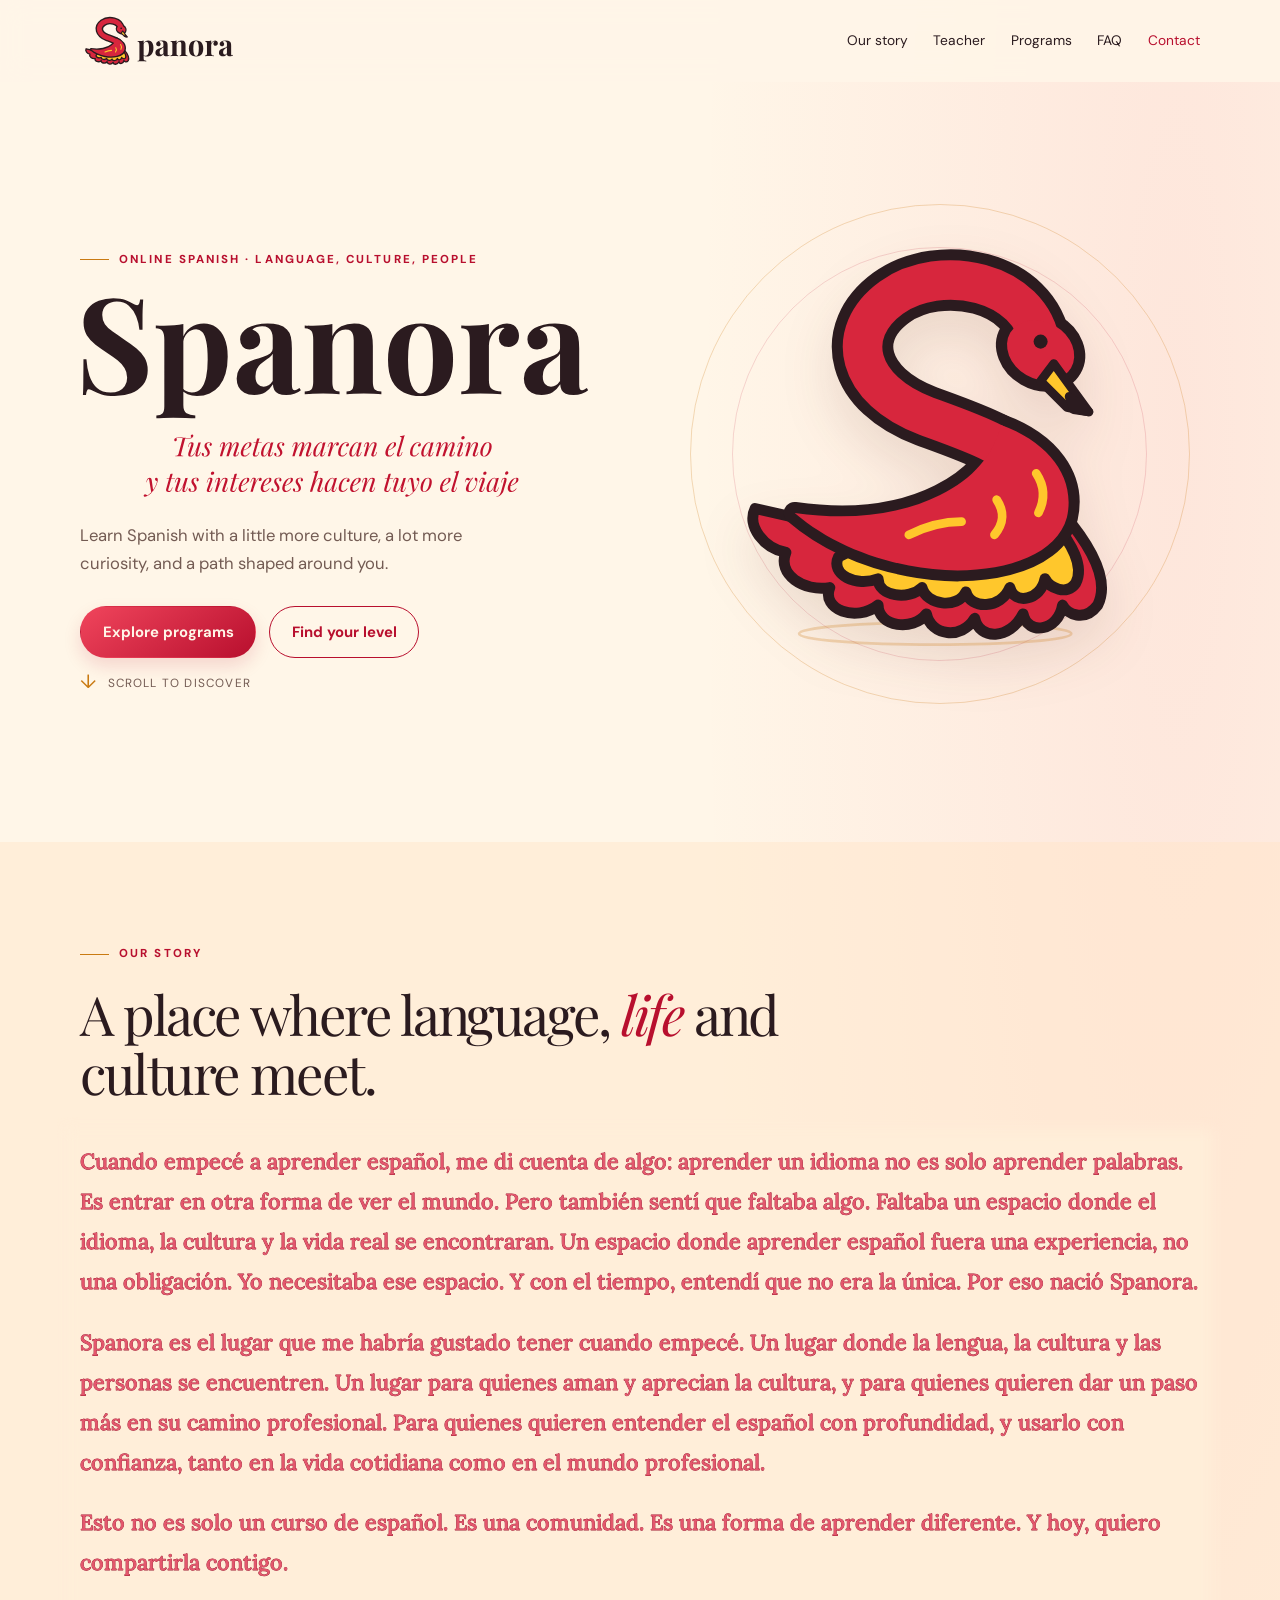
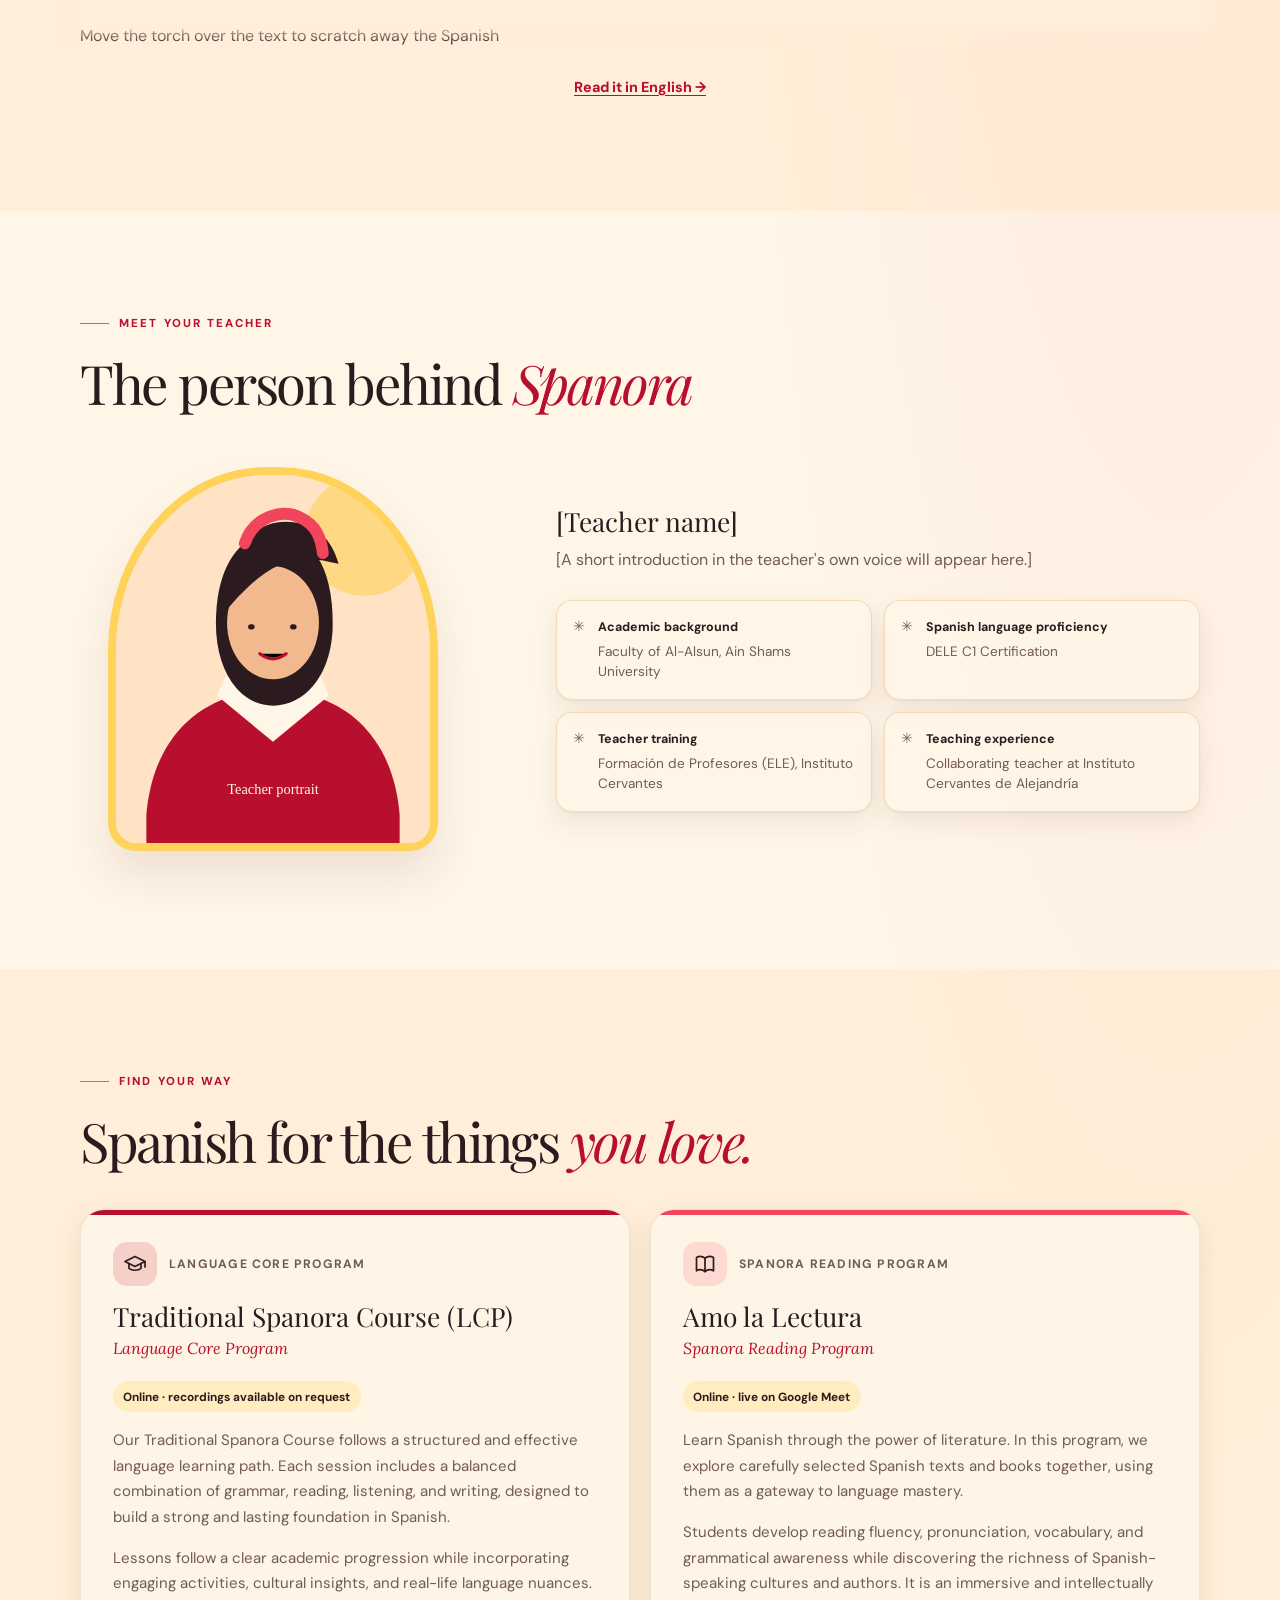
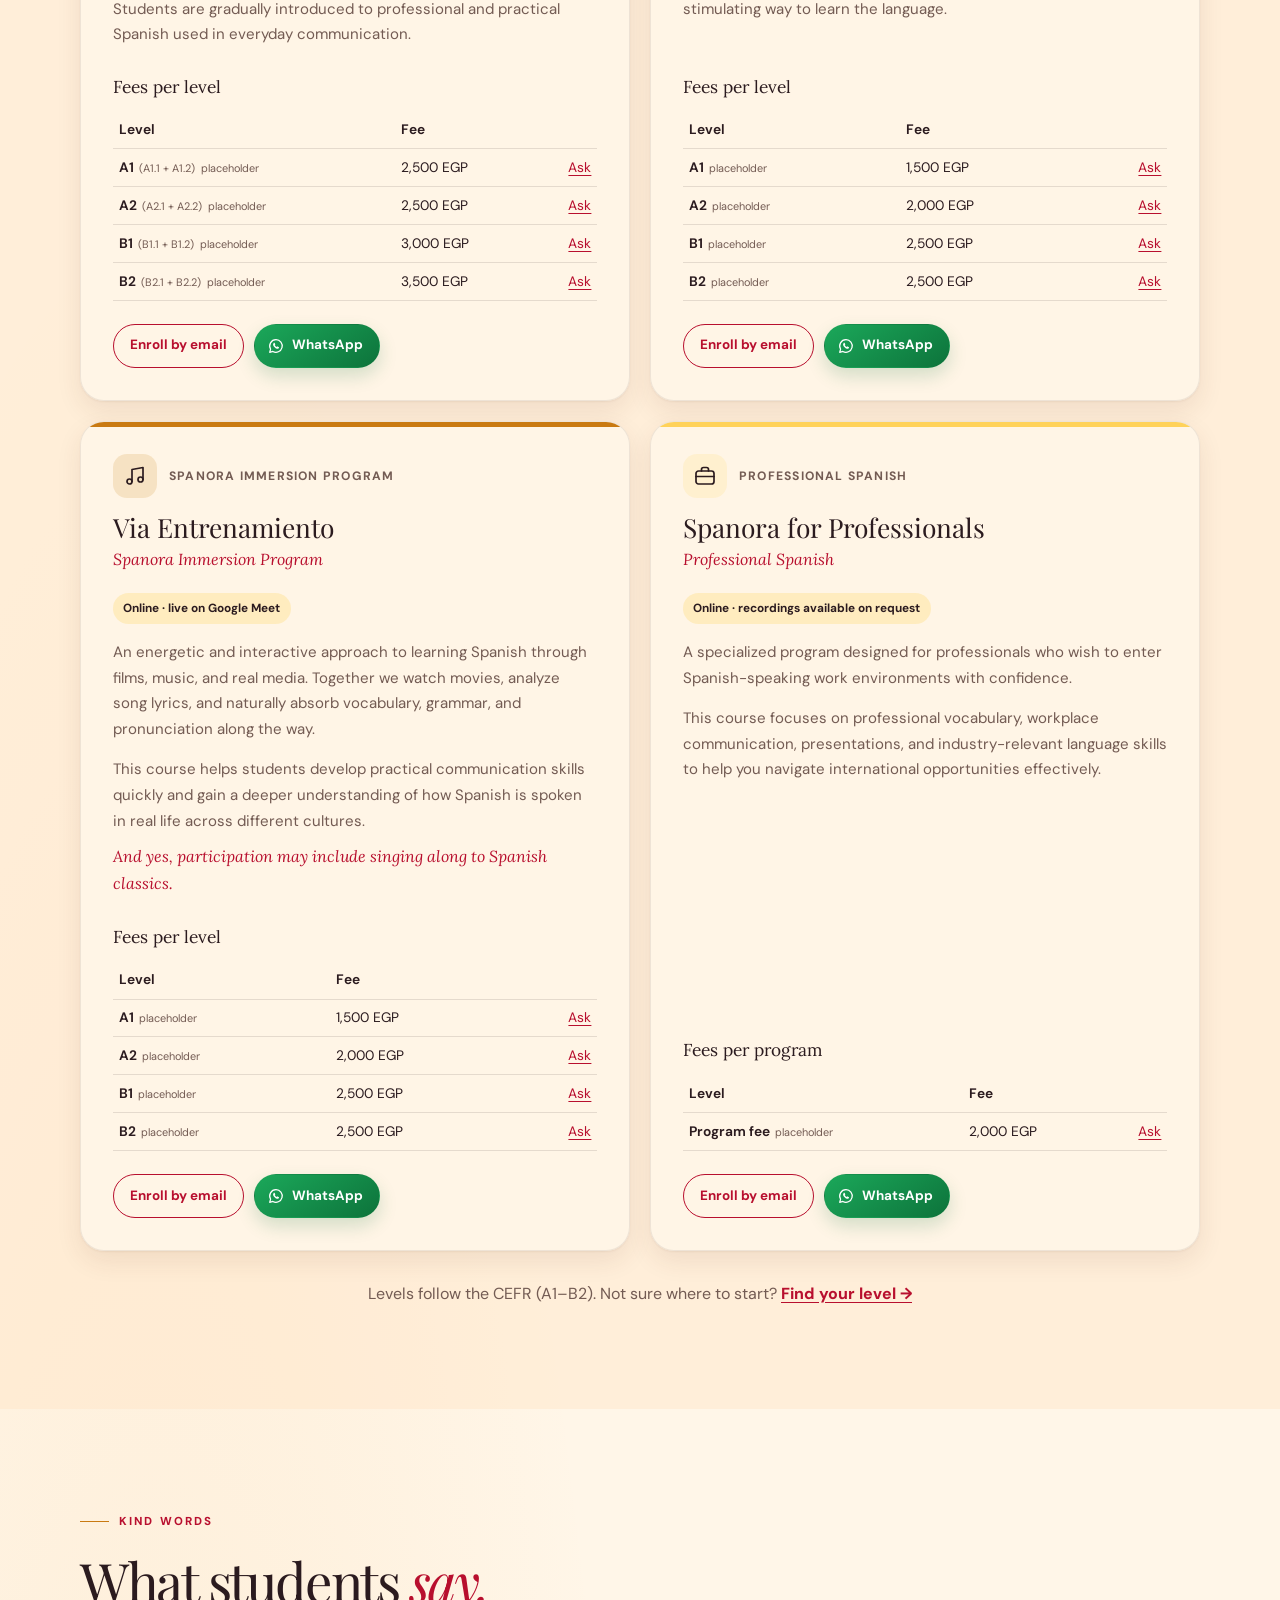
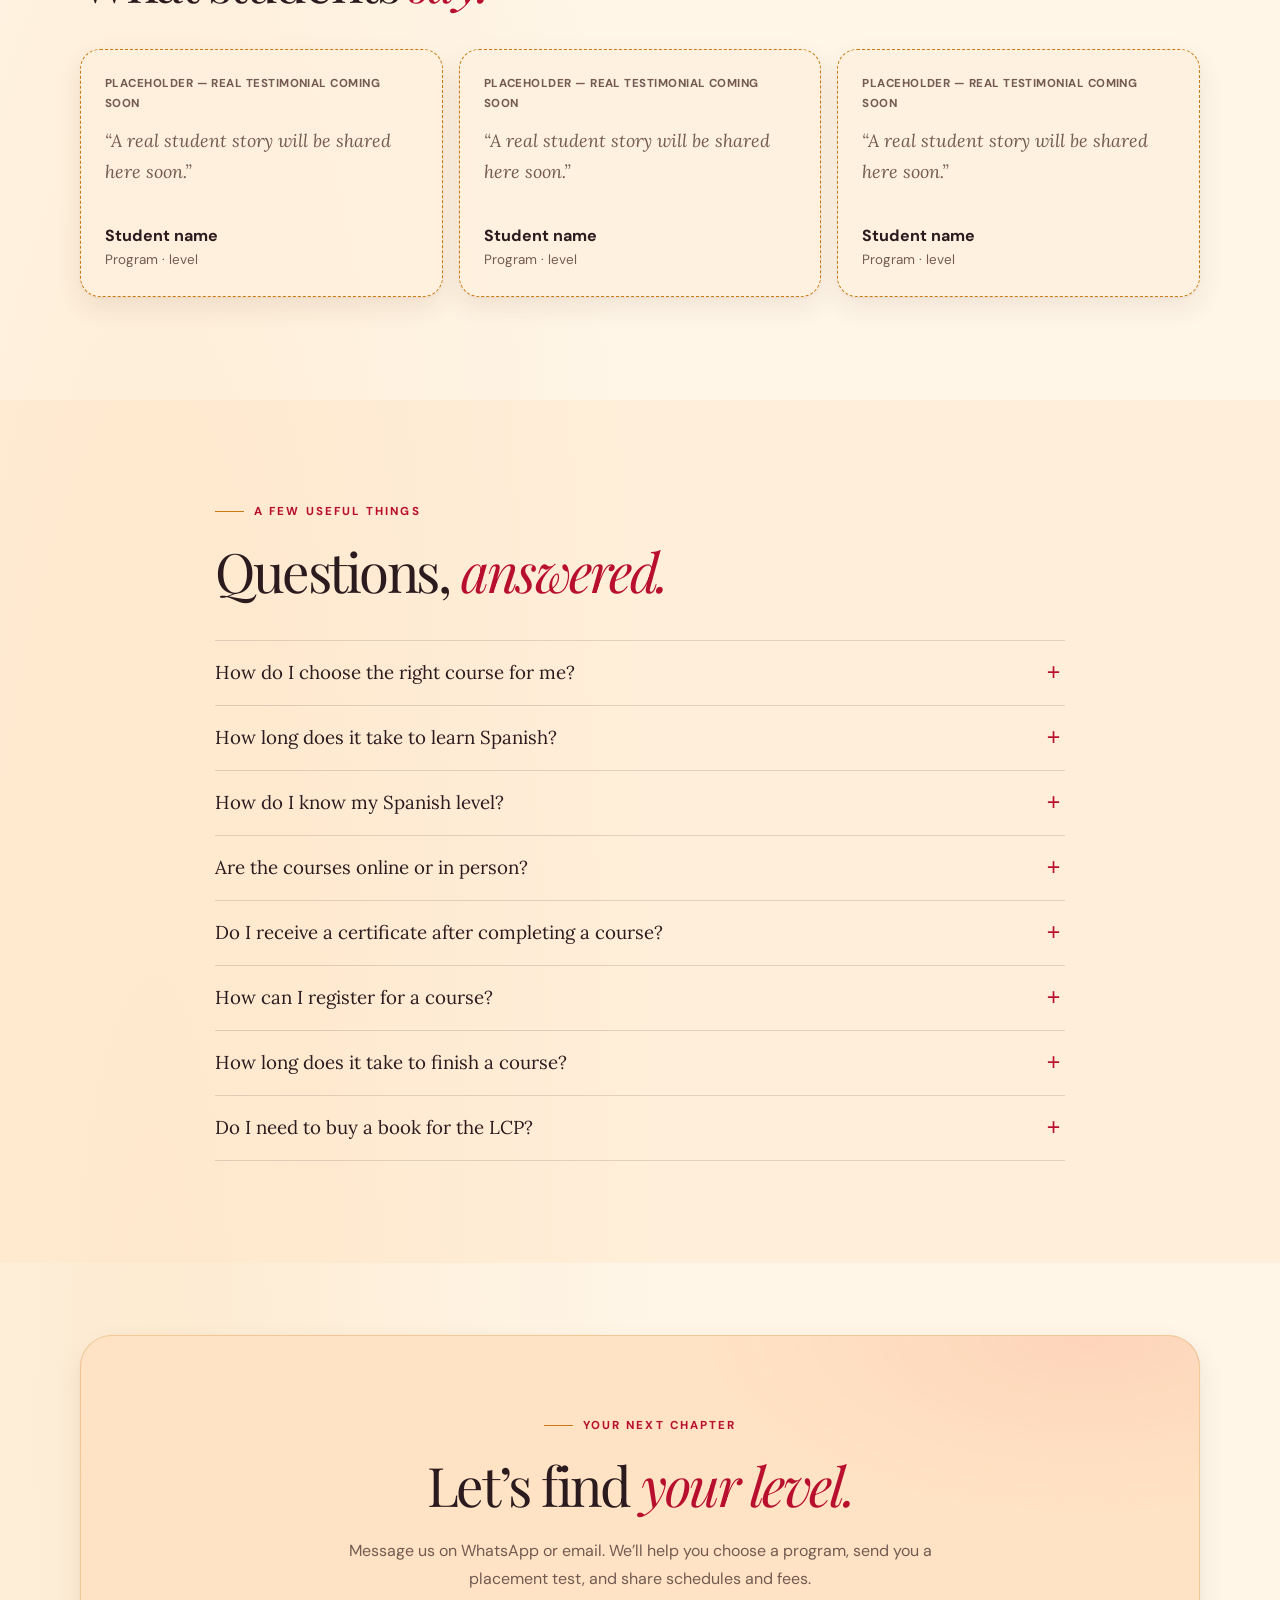
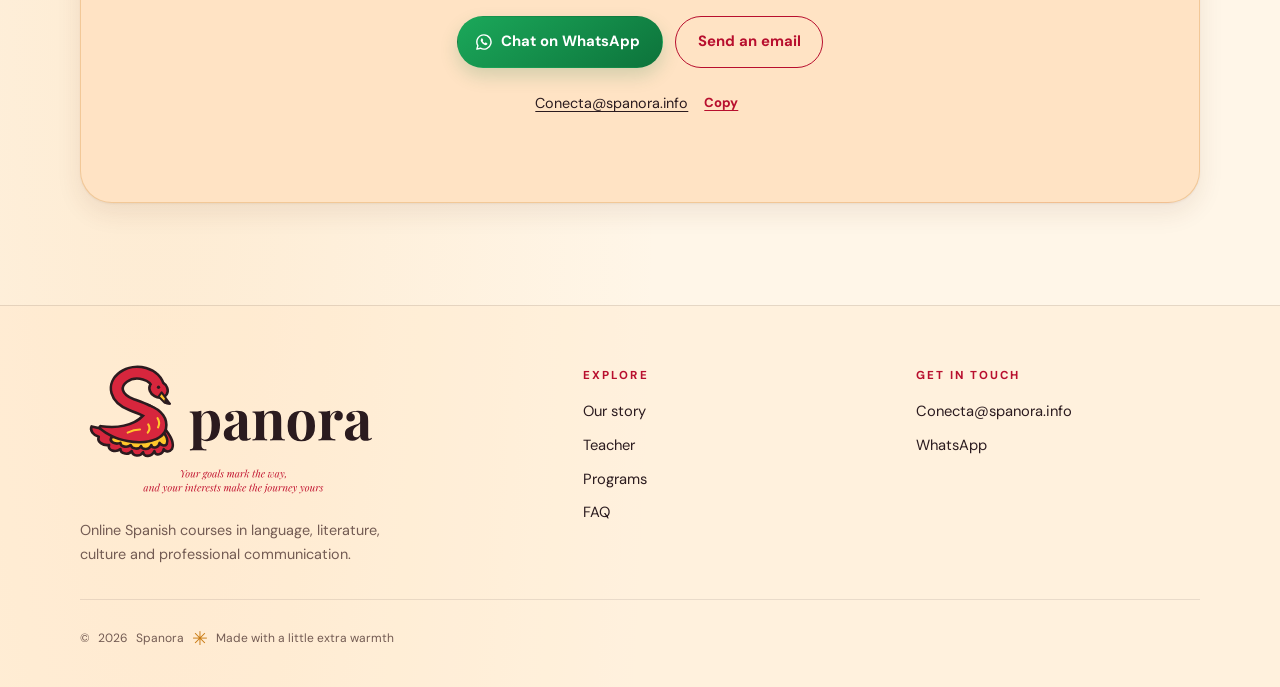
==== index.html @ b5266e98 "Update wording." ====
<!doctype html>
<html lang="en">
  <head>
    <meta charset="utf-8">
    <meta name="viewport" content="width=device-width, initial-scale=1">
    <meta name="theme-color" content="#FFF6E8">
    <meta name="description" content="Learn Spanish online with Spanora: structured courses, reading, film &amp; music immersion and Spanish for professionals. DELE-prepared. Contact us to find your level.">
    <meta property="og:type" content="website">
    <meta property="og:title" content="Spanora — Online Spanish courses with a certified teacher">
    <meta property="og:description" content="Your goals mark the way, and your interests make the journey yours.">
    <meta property="og:url" content="https://spanora.info/">
    <meta property="og:image" content="https://spanora.info/assets/og-image.png">
    <meta name="twitter:card" content="summary_large_image">
    <link rel="canonical" href="https://spanora.info/">
    <link rel="icon" href="./assets/logo.svg" type="image/svg+xml">
    <link rel="icon" href="./assets/favicon-32.png" type="image/png" sizes="32x32">
    <link rel="apple-touch-icon" href="./assets/apple-touch-icon.png">
    <link rel="preconnect" href="https://fonts.googleapis.com">
    <link rel="preconnect" href="https://fonts.gstatic.com" crossorigin>
    <link rel="stylesheet" href="https://fonts.googleapis.com/css2?family=DM+Sans:opsz,wght@9..40,400..800&amp;family=Lora:ital,wght@0,400..700;1,400..700&amp;family=Playfair+Display:ital,wght@0,400..700;1,400..700&amp;display=swap">
    <link rel="stylesheet" href="./css/tokens.css">
    <link rel="stylesheet" href="./css/base.css">
    <link rel="stylesheet" href="./css/components.css">
    <link rel="stylesheet" href="./css/intro-lens.css">
    <title>Spanora — Online Spanish courses with a certified teacher</title>
    <script type="application/ld+json">
      {
        "@context": "https://schema.org",
        "@type": "EducationalOrganization",
        "name": "Spanora",
        "email": "Conecta@spanora.info",
        "telephone": "+201110827032",
        "knowsLanguage": ["Spanish", "English"],
        "description": "Online Spanish courses in language, literature, culture and professional communication."
      }
    </script>
    <script src="./js/content.js" defer></script>
    <script src="./js/render.js" defer></script>
    <script src="./js/nav.js" defer></script>
    <script src="./js/faq.js" defer></script>
    <script src="./js/intro-lens.js" defer></script>
  </head>
  <body>
    <a class="skip-link" href="#main">Skip to content</a>
    <header class="site-header" data-header>
      <div class="container header__inner">
        <a class="brand brand--logo" href="#top" aria-label="Spanora home">
          <img src="./assets/logo-header.svg" width="528" height="177" alt="">
        </a>
        <button class="menu-toggle" type="button" aria-expanded="false" aria-controls="site-nav" aria-label="Open navigation">
          <span></span><span></span><span></span>
        </button>
        <nav class="site-nav" id="site-nav" aria-label="Main navigation">
          <a href="#intro">Our story</a>
          <a href="#teacher">Teacher</a>
          <a href="#programs">Programs</a>
          <a href="#faq">FAQ</a>
          <a href="#contact">Contact</a>
<!--          <a class="button button&#45;&#45;small" data-mailto="generic" href="mailto:Conecta@spanora.info">Get in touch</a>-->
<!--          <a class="site-nav__whatsapp" data-whatsapp="generic" href="https://wa.me/201110827032">WhatsApp</a>-->
        </nav>
      </div>
    </header>
    <main id="main">
      <section class="hero section" id="top" aria-labelledby="hero-title">
        <div class="container hero__grid">
          <div class="hero__copy">
            <p class="eyebrow"><span>Online Spanish <span aria-hidden="true">·</span> Language, culture, people</span></p>
            <h1 id="hero-title" class="hero__logo"><img src="./assets/wordmark-es.svg" width="470" height="194" alt="Spanora" title="Your goals mark the way, and your interests make the journey yours."></h1>
            <p class="visually-hidden" lang="es">Tus metas marcan el camino y tus intereses hacen tuyo el viaje. <span lang="en">Your goals mark the way, and your interests make the journey yours.</span></p>
            <p class="hero__description">Learn Spanish with a little more culture, a lot more curiosity, and a path shaped around you.</p>
            <div class="button-row">
              <a class="button" href="#programs">Explore programs</a>
              <a class="button button--secondary" href="#faq-level">Find your level</a>
<!--              <a class="button button&#45;&#45;secondary" data-mailto="placement" href="mailto:Conecta@spanora.info">Find your level</a>-->
<!--              <a class="button button&#45;&#45;whatsapp" data-whatsapp="placement" href="https://wa.me/201110827032">WhatsApp us</a>-->
            </div>
          </div>
          <div class="hero__art" aria-hidden="true">
            <svg class="hero__swan" viewBox="0 0 200 200" width="520" height="520" focusable="false">
              <defs>
                <path id="swan-neck" d="M146 60 C142 30 100 22 78 38 C56 54 62 80 94 92 C116 100 134 106 140 118"/>
                <path id="swan-body" d="M128 96 C150 104 162 120 158 138 C152 160 116 166 86 160 C66 156 48 148 34 136 C62 140 84 136 100 128 C116 120 124 110 128 96 Z"/>
              </defs>
              <g class="swan__ripples" fill="none" stroke-linecap="round">
                <ellipse class="swan__ripple" cx="98" cy="182" rx="62" ry="5" stroke="#C97A12"/>
                <ellipse class="swan__ripple swan__ripple--late" cx="98" cy="182" rx="62" ry="5" stroke="#B80F2E"/>
              </g>
              <g class="swan__float">
                <g transform="translate(0 -9)">
                  <g class="swan__ruffle" stroke="#2B1B1F" stroke-width="5" stroke-linejoin="round">
                    <path fill="#D7263D" d="M156 136 C168 150 178 166 172 178 C166 186 158 182 156 178 C154 190 140 192 138 182 C132 194 118 194 116 184 C110 194 96 192 94 182 C88 190 72 188 72 178 C62 186 46 180 50 170 C38 172 26 164 30 154 C20 152 12 142 16 134 L60 144 Z"/>
                    <path fill="#FFC72C" d="M152 140 C160 150 166 160 162 168 C158 174 150 170 148 166 C146 176 134 178 132 170 C128 180 114 180 112 172 C108 180 94 178 92 170 C86 176 72 174 72 166 C62 170 50 164 54 156 L70 148 Z"/>
                  </g>
                  <use href="#swan-neck" fill="none" stroke="#2B1B1F" stroke-width="28" stroke-linecap="round"/>
                  <use href="#swan-body" fill="#2B1B1F" stroke="#2B1B1F" stroke-width="10" stroke-linejoin="round"/>
                  <ellipse cx="146" cy="62" rx="16" ry="13" transform="rotate(30 146 62)" fill="#2B1B1F" stroke="#2B1B1F" stroke-width="10"/>
                  <use href="#swan-neck" fill="none" stroke="#D7263D" stroke-width="18" stroke-linecap="round"/>
                  <use href="#swan-body" fill="#D7263D"/>
                  <ellipse cx="146" cy="62" rx="16" ry="13" transform="rotate(30 146 62)" fill="#D7263D"/>
                  <g class="swan__beak">
                    <path d="M152 68 L168 90 L158 88 L146 76 Z" fill="#FFC72C" stroke="#2B1B1F" stroke-width="4" stroke-linejoin="round"/>
                    <path d="M168 90 L161 89 L159 83 Z" fill="#2B1B1F" stroke="#2B1B1F" stroke-width="4" stroke-linejoin="round"/>
                  </g>
                  <circle class="swan__eye" cx="146" cy="58" r="3.2" fill="#2B1B1F"/>
                  <g class="swan__wing" fill="none" stroke="#FFC72C" stroke-width="4" stroke-linecap="round">
                    <path d="M144 118 c4 6 4 12 1 18"/>
                    <path d="M126 130 c4 6 3 11 -1 16"/>
                    <path d="M86 146 c8 -4 16 -6 24 -6"/>
                  </g>
                </g>
              </g>
            </svg>
          </div>
          <a class="scroll-cue" href="#intro"><span aria-hidden="true">↓</span> Scroll to discover</a>
        </div>
      </section>
      <section class="section section--peach intro-section" id="intro" aria-labelledby="intro-title">
        <div class="container">
          <p class="eyebrow">Our story</p>
          <h2 id="intro-title">A place where language, <em>life</em> and culture meet.</h2>
          <div class="intro__stage" data-lens-stage tabindex="0" aria-label="Spanish story. Move the torch over the text to reveal its English translation.">
            <div class="intro__layer intro__layer--en" lang="en" aria-hidden="true" data-intro-en></div>
            <div class="visually-hidden" lang="es" data-intro-es></div>
            <canvas class="intro__canvas" data-intro-canvas aria-hidden="true"></canvas>
          </div>
          <p class="lens-hint" data-lens-hint aria-hidden="true">Move the torch over the text to scratch away the Spanish</p>
          <div class="intro__tools">
            <button class="text-button" type="button" data-reveal-all>Read it in English <span aria-hidden="true">→</span></button>
            <button class="text-button" type="button" data-replay hidden>Replay</button>
          </div>
          <p class="intro__done" role="status" data-intro-done hidden></p>
        </div>
      </section>
      <section class="section" id="teacher" aria-labelledby="teacher-title">
        <div class="container">
          <p class="eyebrow">Meet your teacher</p>
          <h2 id="teacher-title">The person behind <em>Spanora</em></h2>
          <div class="teacher-grid" data-teacher></div>
        </div>
      </section>
      <section class="section section--peach" id="programs" aria-labelledby="programs-title">
        <div class="container">
          <p class="eyebrow">Find your way</p>
          <h2 id="programs-title">Spanish for the things <em>you love.</em></h2>
          <div class="program-grid" data-programs></div>
          <p class="program-note">Levels follow the CEFR (A1–B2). Not sure where to start? <a data-mailto="placement" href="mailto:Conecta@spanora.info">Find your level <span aria-hidden="true">→</span></a></p>
        </div>
      </section>
      <section class="section" id="testimonials" aria-labelledby="testimonials-title">
        <div class="container">
          <p class="eyebrow">Kind words</p>
          <h2 id="testimonials-title">What students <em>say.</em></h2>
          <div class="testimonial-grid" data-testimonials></div>
        </div>
      </section>
      <section class="section section--peach" id="faq" aria-labelledby="faq-title">
        <div class="container container--narrow">
          <p class="eyebrow">A few useful things</p>
          <h2 id="faq-title">Questions, <em>answered.</em></h2>
          <div class="faq-list" data-faq></div>
        </div>
      </section>
      <section class="section contact-section" id="contact" aria-labelledby="contact-title">
        <div class="container contact-card">
          <p class="eyebrow">Your next chapter</p>
          <h2 id="contact-title">Let’s find <em>your level.</em></h2>
          <p>Message us on WhatsApp or email. We’ll help you choose a program, send you a placement test, and share schedules and fees.</p>
          <div class="contact-actions">
            <a class="button button--whatsapp" data-whatsapp="generic" href="https://wa.me/201110827032">Chat on WhatsApp</a>
            <a class="button button--secondary" data-mailto="generic" href="mailto:Conecta@spanora.info">Send an email</a>
          </div>
          <div class="contact-details">
            <a href="mailto:Conecta@spanora.info">Conecta@spanora.info</a>
            <button type="button" class="text-button" data-copy-email aria-label="Copy email address">Copy</button>
<!--            <span class="contact-details__sep" aria-hidden="true">·</span>-->
<!--            <a data-whatsapp="generic" href="https://wa.me/201110827032"><span class="visually-hidden">WhatsApp: </span>+20 111 082 7032</a>-->
<!--            <span class="copy-status" role="status" aria-live="polite" data-copy-status></span>-->
          </div>
        </div>
      </section>
    </main>
    <!-- Kept outside the sections: their reveal animation sets a transform, which would make this
         position: fixed glow track the section instead of the viewport. -->
    <div class="torch-glow" data-torch-glow aria-hidden="true"></div>
    <footer class="site-footer">
      <div class="container footer-grid">
        <div class="footer-brand">
          <a class="footer-logo" href="#top" aria-label="Spanora home"><img src="./assets/logo-en.svg" width="536" height="250" alt=""></a>
          <p class="footer-blurb">Online Spanish courses in language, literature, culture and professional communication.</p>
        </div>
        <nav class="footer-col" aria-label="Footer">
          <h2 class="footer-heading">Explore</h2>
          <a href="#intro">Our story</a>
          <a href="#teacher">Teacher</a>
          <a href="#programs">Programs</a>
          <a href="#faq">FAQ</a>
        </nav>
        <div class="footer-col">
          <h2 class="footer-heading">Get in touch</h2>
          <a href="mailto:Conecta@spanora.info">Conecta@spanora.info</a>
          <a data-whatsapp="generic" href="https://wa.me/201110827032">WhatsApp</a>
<!--          <a href="#contact">Find your level</a>-->
        </div>
        <p class="footer-small">© <span data-year></span> Spanora <span class="footer-flourish" aria-hidden="true">✳</span> Made with a little extra warmth</p>
      </div>
    </footer>
    <a class="back-to-top" href="#top" data-back-to-top aria-label="Back to top"><span aria-hidden="true">↑</span></a>
    <noscript>
      <div class="noscript-note">
        <h2>Welcome to Spanora</h2>
        <p lang="es">Tus metas marcan el camino y tus intereses hacen tuyo el viaje.</p>
        <p>Online Spanish programs in language, reading, film and music immersion, and professional Spanish.</p>
        <p>Explore the Traditional Spanora Course (LCP), Amo la Lectura, Via Entrenamiento, and Spanora for Professionals.</p>
        <a href="mailto:Conecta@spanora.info">Conecta@spanora.info</a>
        <a href="https://wa.me/201110827032">WhatsApp: +20 111 082 7032</a>
      </div>
    </noscript>
  </body>
</html>
---- css/tokens.css ----
:root {
  color-scheme: light;
  --cream: #FFF6E8;
  --peach: #FFE3C4;
  --rose: #F0455C;
  --red: #B80F2E;
  --gold: #FFD25A;
  --caramel: #C97A12;
  --ink: #2B1B1F;
  --muted: #735B53;
  --orange: #F29A2E;
  --red-gradient: linear-gradient(145deg, var(--rose), var(--red));
  --gold-gradient: linear-gradient(135deg, var(--gold), var(--orange));
  --page-wash:
    radial-gradient(ellipse at 12% 88%, rgb(242 154 46 / 12%), transparent 32rem),
    radial-gradient(ellipse at 92% 6%, rgb(240 69 92 / 9%), transparent 30rem);
  --content-width: 1120px;
  --font-display: "Playfair Display", Georgia, "Times New Roman", serif;
  --font-serif: Lora, Georgia, "Times New Roman", serif;
  --font-sans: "DM Sans", "Avenir Next", Avenir, "Segoe UI", sans-serif;
  --header-height: 82px;
  --radius-card: 24px;
  --shadow-soft: 0 24px 40px rgb(89 39 22 / 10%);
  --shadow-card: 0 1px 2px rgb(89 39 22 / 6%), 0 10px 26px rgb(89 39 22 / 9%);
  --shadow-card-hover: 0 2px 4px rgb(89 39 22 / 7%), 0 22px 40px rgb(89 39 22 / 15%);
  --whatsapp: #128C4A;
  --whatsapp-gradient: linear-gradient(145deg, #1BA85A, #0D733B);
  --icon-whatsapp: url("data:image/svg+xml,%3Csvg xmlns='http://www.w3.org/2000/svg' viewBox='0 0 24 24'%3E%3Cpath d='M12 2.6a9.4 9.4 0 0 0-8.1 14.2L2.6 21.4l4.7-1.2A9.4 9.4 0 1 0 12 2.6Z' fill='none' stroke='%23000' stroke-width='1.9' stroke-linejoin='round'/%3E%3Cpath d='M8.7 7.2c.3-.3.8-.3 1 .1l1.1 1.7c.2.3.2.7-.1 1l-.6.6c.6 1.3 1.6 2.3 2.9 2.9l.6-.6c.3-.3.7-.3 1-.1l1.7 1.1c.4.2.4.7.1 1l-.8.8c-.6.6-1.6.8-2.4.4-2.4-1.1-4.3-3-5.4-5.4-.4-.8-.2-1.8.4-2.4Z'/%3E%3C/svg%3E");
}
---- css/base.css ----
* { box-sizing: border-box; }
html { scroll-behavior: smooth; scroll-padding-top: calc(var(--header-height) + 1rem); }
body {
  min-width: 320px;
  margin: 0;
  background: var(--page-wash), var(--cream);
  color: var(--ink);
  font-family: var(--font-sans);
  font-size: 1rem;
  line-height: 1.7;
}
img { display: block; max-width: 100%; }
a { color: var(--red); text-underline-offset: .2em; }
a:hover { color: var(--ink); }
button { color: inherit; font: inherit; }
button, a { -webkit-tap-highlight-color: transparent; }
::selection { background: var(--gold); color: var(--ink); }
.container { width: min(calc(100% - 3rem), var(--content-width)); margin-inline: auto; }
.container--narrow { max-width: 850px; }
.section { padding: clamp(4rem, 8vw, 6.5rem) 0; scroll-margin-top: calc(var(--header-height) + 1rem); }
.section--peach { background: rgb(255 227 196 / 42%); }
h1, h2, h3, p { margin-top: 0; }
h1, h2, h3 { font-family: var(--font-display); font-weight: 400; }
h1 { max-width: 720px; margin-bottom: 1.3rem; font-size: clamp(3.2rem, 8vw, 6.5rem); letter-spacing: -.065em; line-height: .99; }
h2 { max-width: 800px; margin-bottom: 2.4rem; font-size: clamp(2rem, 4.5vw, 3.4rem); letter-spacing: -.045em; line-height: 1.08; }
h2 em, h1 .accent { color: var(--red); font-style: italic; }
h3 { margin-bottom: .35rem; font-size: 1.65rem; line-height: 1.2; }
.eyebrow { display: flex; align-items: center; gap: .65rem; margin-bottom: 1.3rem; color: var(--red); font-size: .72rem; font-weight: 750; letter-spacing: .18em; text-transform: uppercase; }
.eyebrow::before { width: 1.8rem; height: 1px; background: var(--caramel); content: ""; }
.skip-link { position: fixed; z-index: 100; top: .75rem; left: .75rem; padding: .7rem 1rem; transform: translateY(-160%); border-radius: 8px; background: var(--ink); color: var(--cream); }
.skip-link:focus { transform: translateY(0); }
:focus-visible { outline: 3px solid var(--red); outline-offset: 4px; }
.visually-hidden { position: absolute; width: 1px; height: 1px; padding: 0; margin: -1px; overflow: hidden; clip: rect(0, 0, 0, 0); white-space: nowrap; border: 0; }
.noscript-note { max-width: 60rem; margin: 2rem auto; padding: 1.5rem; }
@media (max-width: 700px) {
  :root { --header-height: 70px; }
  .container { width: min(calc(100% - 2.25rem), var(--content-width)); }
}
@media (prefers-reduced-motion: reduce) {
  html { scroll-behavior: auto; }
  *, *::before, *::after { animation-duration: .01ms !important; animation-iteration-count: 1 !important; scroll-behavior: auto !important; transition-duration: .01ms !important; }
}
---- css/components.css ----
.site-header { position: sticky; z-index: 20; top: 0; height: var(--header-height); background: rgb(255 246 232 / 90%); backdrop-filter: blur(14px); transition: box-shadow .2s ease; }
.site-header.is-scrolled { box-shadow: 0 1px 0 rgb(43 27 31 / 13%); }
.header__inner { display: flex; height: 100%; align-items: center; justify-content: space-between; }
.brand { display: inline-flex; align-items: center; gap: .65rem; color: var(--ink); font-size: .86rem; font-weight: 800; letter-spacing: .18em; text-decoration: none; }
.brand img { width: 42px; height: 42px; }
.brand--logo img { width: auto; height: 52px; }
.site-nav { display: flex; align-items: center; gap: clamp(.8rem, 2vw, 1.7rem); }
.site-nav a:not(.button) { color: var(--ink); font-size: .86rem; text-decoration: none; }
.site-nav a[aria-current="location"] { color: var(--red); }
.site-nav a[href^="#"]:not(.button) { position: relative; }
.site-nav a[href^="#"]:not(.button)::after { position: absolute; right: 0; bottom: -5px; left: 0; height: 2px; border-radius: 2px; background: var(--red); content: ""; transform: scaleX(0); transform-origin: left; transition: transform .25s ease; }
.site-nav a[href^="#"]:not(.button):hover::after, .site-nav a[aria-current="location"]::after { transform: scaleX(1); }
.site-nav a.site-nav__whatsapp { display: inline-flex; align-items: center; gap: .4rem; color: var(--whatsapp); font-size: .86rem; font-weight: 750; text-decoration: none; }
.site-nav a.site-nav__whatsapp::before { width: 1.15em; height: 1.15em; background: currentColor; content: ""; -webkit-mask: var(--icon-whatsapp) center / contain no-repeat; mask: var(--icon-whatsapp) center / contain no-repeat; }
.site-nav a.site-nav__whatsapp:hover { color: var(--ink); }
.menu-toggle { display: none; }
.button { display: inline-flex; min-height: 48px; align-items: center; justify-content: center; padding: .78rem 1.35rem; border: 1px solid transparent; border-radius: 99px; background: var(--red-gradient); box-shadow: 0 8px 18px rgb(184 15 46 / 14%); color: var(--cream); font-size: .93rem; font-weight: 700; text-align: center; text-decoration: none; transition: transform .2s ease, box-shadow .2s ease; }
.button:hover { transform: translateY(-2px); box-shadow: 0 12px 22px rgb(184 15 46 / 20%); color: var(--cream); }
.button:focus-visible { outline: 3px solid var(--gold); outline-offset: 3px; }
.button--secondary { border-color: var(--red); background: transparent; box-shadow: none; color: var(--red); }
.button--secondary:hover { background: rgb(184 15 46 / 6%); color: var(--red); }
.button--small { min-height: 42px; padding: .6rem 1rem; font-size: .84rem; }
.button--whatsapp { gap: .5rem; padding-left: 1.1rem; background: var(--whatsapp-gradient); box-shadow: 0 8px 18px rgb(13 115 59 / 18%); color: #fff; }
.button--whatsapp::before { flex: none; width: 1.2em; height: 1.2em; background: currentColor; content: ""; -webkit-mask: var(--icon-whatsapp) center / contain no-repeat; mask: var(--icon-whatsapp) center / contain no-repeat; }
.button--whatsapp:hover { box-shadow: 0 12px 22px rgb(13 115 59 / 26%); color: #fff; }
.button--small.button--whatsapp { padding-left: .85rem; }
.button-row { display: flex; flex-wrap: wrap; gap: .8rem; margin-top: 1.8rem; }
.hero { position: relative; min-height: min(760px, calc(100svh - var(--header-height))); display: grid; align-items: center; overflow: hidden; padding-block: 4.5rem 5.5rem; }
.hero__grid { position: relative; display: grid; min-height: 490px; grid-template-columns: 1.03fr .97fr; align-items: center; }
.hero__copy { position: relative; z-index: 1; min-width: 0; }
.hero__logo { max-width: 520px; margin: 1.2rem 0 1rem; line-height: 0; }
.hero__logo img { display: block; width: 100%; height: auto; }
.hero__description { max-width: 420px; margin-bottom: 0; color: var(--muted); font-size: 1.04rem; }
.hero__art { position: absolute; top: 50%; right: -4%; width: min(57%, 610px); aspect-ratio: 1; transform: translateY(-50%); }
.hero__art::before, .hero__art::after { position: absolute; inset: 9%; border: 1px solid rgb(201 122 18 / 25%); border-radius: 50%; content: ""; }
.hero__art::after { inset: 16%; border-color: rgb(184 15 46 / 15%); }
.hero__art .hero__swan { position: absolute; z-index: 1; inset: 14%; width: 72%; height: 72%; overflow: visible; filter: drop-shadow(0 24px 26px rgb(89 39 22 / 12%)); }
.swan__float, .swan__ruffle, .swan__eye, .swan__wing, .swan__ripple { transform-box: fill-box; }
.swan__ripple { opacity: .25; stroke-width: 1.2; }
.swan__ripple--late { opacity: 0; }
.scroll-cue { position: absolute; bottom: 0; left: 0; display: inline-flex; align-items: center; gap: .65rem; color: var(--muted); font-size: .74rem; letter-spacing: .1em; text-decoration: none; text-transform: uppercase; }
.scroll-cue span { color: var(--caramel); font-size: 1.2rem; }
.teacher-grid { display: grid; grid-template-columns: .75fr 1.25fr; align-items: center; gap: clamp(2rem, 7vw, 6rem); }
.teacher-portrait { width: min(100%, 330px); aspect-ratio: .86; justify-self: center; overflow: hidden; border: 8px solid var(--gold); border-radius: 48% 48% 28px 28px; background: var(--peach); box-shadow: var(--shadow-soft); }
.teacher-portrait img { width: 100%; height: 100%; object-fit: cover; }
.teacher-bio { margin: .5rem 0 1.7rem; color: var(--muted); }
.credentials { display: grid; grid-template-columns: repeat(2, 1fr); gap: .8rem; }
.credential { display: flex; gap: .8rem; padding: 1rem; border: 1px solid rgb(201 122 18 / 22%); border-radius: 16px; background: rgb(255 246 232 / 85%); box-shadow: var(--shadow-card); transition: transform .25s ease, box-shadow .25s ease, border-color .25s ease; }
.credential__mark { color: var(--caramel); font-size: 1.25rem; line-height: 1.2; }
.credential strong, .credential span { display: block; }
.credential strong { margin-bottom: .2rem; font-size: .78rem; }
.credential span { color: var(--muted); font-size: .85rem; line-height: 1.5; }
.program-grid { display: grid; grid-template-columns: repeat(2, minmax(0, 1fr)); gap: 1.25rem; }
.program-card { --program-accent: var(--red); position: relative; display: flex; flex-direction: column; padding: clamp(1.3rem, 3vw, 2rem); overflow: hidden; border: 1px solid rgb(43 27 31 / 8%); border-radius: var(--radius-card); background: rgb(255 246 232 / 92%); box-shadow: var(--shadow-card); transition: transform .3s ease, box-shadow .3s ease; }
.program-card::before { position: absolute; top: 0; right: 0; left: 0; height: 5px; background: var(--program-accent); content: ""; }
.program-card:nth-child(2) { --program-accent: var(--rose); }
.program-card:nth-child(3) { --program-accent: var(--caramel); }
.program-card:nth-child(4) { --program-accent: var(--gold); }
.program-card__head { display: flex; align-items: center; gap: .75rem; margin-bottom: .9rem; }
.program-card__icon { display: grid; width: 44px; height: 44px; flex: none; place-items: center; border-radius: 14px; background: color-mix(in srgb, var(--program-accent) 16%, transparent); color: var(--ink); }
.program-card__icon svg { width: 24px; height: 24px; }
.program-card__label { margin-bottom: 0; color: var(--muted); font-size: .76rem; font-weight: 700; letter-spacing: .1em; text-transform: uppercase; }
.program-card h3 { margin-bottom: .15rem; }
.program-card__subtitle { margin-bottom: 1.2rem; color: var(--red); font-family: var(--font-serif); font-style: italic; }
.program-card__description { color: var(--muted); font-size: .94rem; }
.program-card__aside { margin: -.4rem 0 1rem; color: var(--red); font-family: var(--font-serif); font-style: italic; }
.format-badge { align-self: flex-start; margin-bottom: 1rem; padding: .35rem .65rem; border-radius: 99px; background: rgb(255 210 90 / 28%); color: var(--ink); font-size: .74rem; font-weight: 700; }
.fee-table { width: 100%; margin: auto 0 1.2rem; border-collapse: collapse; font-size: .86rem; }
.fee-table caption { padding: .6rem 0; color: var(--ink); font-family: var(--font-serif); font-size: 1.08rem; text-align: left; }
.fee-table th, .fee-table td { padding: .42rem .35rem; border-bottom: 1px solid rgb(43 27 31 / 12%); text-align: left; }
.fee-table th { font-weight: 650; }
.fee-table td:last-child, .fee-table th:last-child { text-align: right; }
.fee-placeholder { display: inline-block; margin-left: .35rem; color: var(--muted); font-size: .68rem; font-weight: 400; }
.program-card__actions { display: flex; flex-wrap: wrap; gap: .6rem; margin-top: .25rem; }
@media (hover: hover) {
  .program-card:hover, .testimonial:hover { transform: translateY(-6px); box-shadow: var(--shadow-card-hover); }
  .credential:hover { border-color: rgb(201 122 18 / 45%); transform: translateY(-3px); box-shadow: var(--shadow-card-hover); }
}
.program-note { margin: 1.8rem 0 0; color: var(--muted); text-align: center; }
.program-note a { font-weight: 750; }
.testimonial-grid { display: grid; grid-template-columns: repeat(3, minmax(0, 1fr)); gap: 1rem; }
.testimonial { padding: 1.5rem; border: 1px dashed var(--caramel); border-radius: 20px; background: rgb(255 240 222 / 80%); box-shadow: var(--shadow-card); transition: transform .3s ease, box-shadow .3s ease; }
.placeholder-tag { display: inline-block; margin-bottom: .8rem; color: var(--muted); font-size: .72rem; font-weight: 750; letter-spacing: .04em; text-transform: uppercase; }
.testimonial blockquote { min-height: 5rem; margin: 0 0 1rem; color: var(--muted); font-family: var(--font-serif); font-size: 1.12rem; font-style: italic; }
.testimonial__name { margin-bottom: 0; font-weight: 750; }
.testimonial__program { margin: 0; color: var(--muted); font-size: .84rem; }
.faq-list { border-top: 1px solid rgb(43 27 31 / 14%); }
.faq-item { border-bottom: 1px solid rgb(43 27 31 / 14%); }
.faq-item summary { position: relative; min-height: 64px; display: flex; align-items: center; justify-content: space-between; gap: 1rem; padding: 1rem 2.5rem 1rem 0; cursor: pointer; font-family: var(--font-serif); font-size: 1.17rem; list-style: none; }
.faq-item summary::-webkit-details-marker { display: none; }
.faq-item summary::after { position: absolute; right: .3rem; color: var(--red); font-family: sans-serif; font-size: 1.45rem; content: "+"; transition: transform .2s ease; }
.faq-item[open] summary::after { transform: rotate(45deg); }
.faq-item__answer { max-width: 720px; padding: 0 2rem 1.2rem 0; color: var(--muted); }
.faq-item__answer p:last-child { margin-bottom: 0; }
.contact-section { padding-top: 4.5rem; }
.contact-card { padding: clamp(2rem, 7vw, 5rem); border: 1px solid rgb(201 122 18 / 25%); border-radius: 32px; background: radial-gradient(ellipse at 90% 0%, rgb(240 69 92 / 9%), transparent 24rem), var(--peach); box-shadow: var(--shadow-card); text-align: center; }
.contact-card .eyebrow { justify-content: center; }
.contact-card h2 { margin-inline: auto; }
.contact-card > p:not(.eyebrow) { max-width: 590px; margin: -1rem auto 1.5rem; color: var(--muted); }
.contact-actions { display: flex; flex-wrap: wrap; justify-content: center; gap: .75rem; }
.contact-details { display: flex; flex-wrap: wrap; align-items: center; justify-content: center; gap: .2rem .6rem; margin-top: 1.1rem; font-size: .9rem; }
.contact-details a { color: var(--ink); }
.contact-details .text-button { min-height: 36px; padding: .25rem .4rem; font-size: .82rem; }
.contact-details__sep { color: var(--caramel); }
.copy-status:empty { display: none; }
.text-button { min-height: 44px; padding: .35rem .55rem; border: 0; background: transparent; color: var(--red); cursor: pointer; font-size: .9rem; font-weight: 750; text-decoration: underline; text-underline-offset: .2em; }
.copy-status { flex-basis: 100%; color: var(--muted); font-size: .8rem; }
.site-footer { padding: 3.5rem 0 2rem; border-top: 1px solid rgb(43 27 31 / 12%); background: rgb(255 227 196 / 30%); }
.footer-grid { display: grid; grid-template-columns: 1.6fr 1fr 1fr; align-items: start; gap: 2rem 3rem; }
.footer-logo { display: block; width: min(100%, 300px); line-height: 0; }
.footer-logo img { width: 100%; height: auto; }
.footer-blurb { max-width: 340px; margin: 1rem 0 0; color: var(--muted); font-size: .9rem; }
.footer-col { display: flex; flex-direction: column; align-items: flex-start; gap: .55rem; }
.footer-heading { margin: .4rem 0 .35rem; color: var(--red); font-family: var(--font-sans); font-size: .72rem; font-weight: 750; letter-spacing: .18em; line-height: 1.4; text-transform: uppercase; }
.footer-col a { color: var(--ink); font-size: .92rem; text-decoration: none; }
.footer-col a:hover { color: var(--red); text-decoration: underline; }
.footer-small { grid-column: 1 / -1; display: flex; align-items: center; gap: .5rem; margin: 0; padding-top: 1.4rem; border-top: 1px solid rgb(43 27 31 / 10%); color: var(--muted); font-size: .75rem; }
.back-to-top { position: fixed; z-index: 15; right: clamp(1rem, 3vw, 2rem); bottom: clamp(1rem, 3vw, 2rem); display: grid; width: 46px; height: 46px; place-items: center; border-radius: 50%; background: var(--red-gradient); box-shadow: 0 10px 22px rgb(184 15 46 / 25%); color: var(--cream); font-size: 1.2rem; font-weight: 700; opacity: 0; pointer-events: none; text-decoration: none; transform: translateY(12px); transition: opacity .25s ease, transform .25s ease; }
.back-to-top.is-visible { opacity: 1; pointer-events: auto; transform: translateY(0); }
.back-to-top:hover { color: var(--cream); transform: translateY(-3px); }
.footer-flourish { color: var(--caramel); font-family: var(--font-serif); font-size: 1.2rem; }
.is-placeholder { position: relative; }
.section.will-reveal { opacity: 0; transform: translateY(16px); transition: opacity .65s ease, transform .65s ease; }
.section.will-reveal.is-visible { opacity: 1; transform: translateY(0); }
body.is-dev .is-placeholder { outline: 1px dashed var(--caramel); outline-offset: 4px; }
body.is-dev .is-placeholder::after { position: absolute; top: .45rem; right: .45rem; padding: .15rem .4rem; border-radius: 4px; background: var(--gold); color: var(--ink); content: "placeholder"; font: 700 .62rem/1.4 sans-serif; letter-spacing: 0; text-transform: uppercase; }
@media (max-width: 1000px) {
  .site-nav { gap: .9rem; }
  .site-nav a:not(.button) { font-size: .8rem; }
  .hero__art { right: -9%; width: 60%; }
}
@media (max-width: 700px) {
  .menu-toggle { z-index: 2; width: 46px; height: 46px; display: grid; align-content: center; justify-items: center; gap: 5px; padding: 0; border: 1px solid rgb(43 27 31 / 15%); border-radius: 50%; background: var(--cream); cursor: pointer; }
  .menu-toggle span { width: 18px; height: 2px; background: var(--ink); transition: transform .2s ease, opacity .2s ease; }
  .menu-toggle[aria-expanded="true"] span:first-child { transform: translateY(7px) rotate(45deg); }
  .menu-toggle[aria-expanded="true"] span:nth-child(2) { opacity: 0; }
  .menu-toggle[aria-expanded="true"] span:last-child { transform: translateY(-7px) rotate(-45deg); }
  .site-nav { position: absolute; top: 100%; right: 0; left: 0; display: none; align-items: stretch; gap: .3rem; padding: .5rem 1.125rem 1.25rem; border-bottom: 1px solid rgb(43 27 31 / 12%); background: var(--cream); }
  .site-nav.is-open { display: flex; flex-direction: column; }
  .site-nav a:not(.button) { padding: .65rem .2rem; font-size: .95rem; }
  .site-nav .button { align-self: flex-start; margin-top: .4rem; }
  .site-nav a[href^="#"]:not(.button)::after { right: auto; bottom: .3rem; width: 1.5rem; }
  .hero { min-height: auto; padding-block: 3rem 4.5rem; }
  .hero__grid { min-height: 0; grid-template-columns: 1fr; align-content: start; padding-bottom: 2.5rem; }
  .hero__copy { padding-top: 2rem; }
  .hero__art { position: relative; top: auto; right: auto; width: min(82%, 360px); margin: 1.5rem -4% 0 auto; transform: none; }
  .scroll-cue { bottom: 0; }
  .teacher-grid { grid-template-columns: 1fr; gap: 2rem; }
  .teacher-portrait { width: min(72%, 300px); }
  .program-grid { grid-template-columns: 1fr; }
  .testimonial-grid { display: flex; gap: .9rem; overflow-x: auto; padding: .3rem .2rem 1.2rem; scroll-snap-type: x mandatory; }
  .testimonial { min-width: min(84vw, 330px); scroll-snap-align: start; }
  .footer-grid { grid-template-columns: 1fr 1fr; gap: 2rem 1.5rem; }
  .footer-brand { grid-column: 1 / -1; }
  .footer-small { flex-wrap: wrap; padding-right: 3.5rem; }
  .contact-details__sep { display: none; }
  .contact-details > a:last-of-type { flex-basis: 100%; }
}
@media (max-width: 420px) {

  .hero__logo { max-width: 420px; }
  .credentials { grid-template-columns: 1fr; }
}
@media (prefers-reduced-motion: no-preference) {
  .hero__art .hero__swan { animation: arrive 1.2s cubic-bezier(.2, .8, .2, 1) both; }
  @keyframes arrive { from { opacity: 0; transform: translateY(14px) rotate(-4deg); } to { opacity: 1; transform: translateY(0) rotate(0); } }
  .swan__float { transform-origin: 50% 100%; animation: swan-float 6s 1.2s ease-in-out infinite; }
  .swan__ruffle { transform-origin: 90% 0; animation: swan-ruffle 3s 1.2s ease-in-out infinite; }
  .swan__wing { transform-origin: 80% 20%; animation: swan-wing 6s 1.2s ease-in-out infinite; }
  .swan__eye { transform-origin: center; animation: swan-blink 5.5s 2s infinite; }
  .swan__ripple { transform-origin: center; animation: swan-ripple 4.4s 1.2s ease-out infinite; }
  .swan__ripple--late { animation-delay: 3.4s; }
  @keyframes swan-float {
    0%, 100% { transform: translateY(0) rotate(0); }
    30% { transform: translateY(-5px) rotate(-1.6deg); }
    65% { transform: translateY(2px) rotate(1.2deg); }
  }
  @keyframes swan-ruffle {
    0%, 100% { transform: rotate(0) skewX(0); }
    50% { transform: rotate(-2deg) skewX(2deg); }
  }
  @keyframes swan-wing {
    0%, 100% { transform: rotate(0); }
    40% { transform: rotate(-4deg); }
  }
  @keyframes swan-blink {
    0%, 92%, 100% { transform: scaleY(1); }
    95% { transform: scaleY(.1); }
  }
  @keyframes swan-ripple {
    from { opacity: .4; transform: scale(.6); }
    to { opacity: 0; transform: scale(1.25); }
  }
}
---- css/intro-lens.css ----
.intro__stage { position: relative; min-height: 1px; touch-action: none; cursor: url("data:image/svg+xml,%3Csvg xmlns='http://www.w3.org/2000/svg' width='32' height='40' viewBox='0 0 32 40'%3E%3Cpath d='M8 2C5 10 1 14 3 20c1 5 5 7 10 6 5-1 8-6 5-11C15 10 11 8 8 2Z' fill='%23F0455C' stroke='%23B80F2E' stroke-width='2'/%3E%3Cpath d='M8 23 22 38' stroke='%232B1B1F' stroke-width='5' stroke-linecap='round'/%3E%3Cpath d='m11 24 14 14' stroke='%23C97A12' stroke-width='2' stroke-linecap='round'/%3E%3Cpath d='M8 8c-2 4-3 6-2 9' fill='none' stroke='%23FFD25A' stroke-width='2' stroke-linecap='round'/%3E%3C/svg%3E") 8 3, crosshair;}
.intro__stage.is-done { cursor: auto; }
.intro__layer, [data-intro-es] { font-family: var(--font-serif); font-size: clamp(1.12rem, 2vw, 1.35rem); line-height: 1.85; }
.intro__layer p, [data-intro-es] p { margin: 0 0 1.3rem; }
.intro__layer p:last-child, [data-intro-es] p:last-child { margin-bottom: 0; }
.intro__stage {
  /* Spanish is painted on the canvas from these values (see intro-lens.js). */
  --intro-es-fill: #E4566C;
  --intro-es-stroke: #9E1A33;
  --intro-es-stroke-width: 0.4px;
  --intro-en-fill: #1A0E10;
  --intro-en-stroke: #FFFDF8;
  --intro-en-stroke-width: 2.5px;
  --torch-x: -999px;
  --torch-y: -999px;
  --torch-radius: 110px;
}
.intro__layer--en { position: relative; z-index: 0; margin: 0; color: var(--intro-en-fill); font-weight: 500; -webkit-text-stroke: var(--intro-en-stroke-width) var(--intro-en-stroke); paint-order: stroke fill; }
.intro__layer--lit { position: absolute; z-index: 0; inset: 0; color: #3D1600; -webkit-text-stroke-color: #FFE7A3; text-shadow: 0 0 6px rgb(255 200 80 / 95%), 0 0 16px rgb(255 160 40 / 70%); opacity: 0; pointer-events: none; transition: opacity .22s ease; -webkit-mask-image: radial-gradient(circle var(--torch-radius) at var(--torch-x) var(--torch-y), #000 0, #000 45%, transparent 100%); mask-image: radial-gradient(circle var(--torch-radius) at var(--torch-x) var(--torch-y), #000 0, #000 45%, transparent 100%); }
.intro__stage.is-lit .intro__layer--lit { opacity: 1; }
.intro__stage.is-done .intro__layer--lit, .intro__stage.is-fallback .intro__layer--lit { display: none; }
.intro__canvas { position: absolute; z-index: 1; inset: 0; display: block; width: 100%; height: 100%; opacity: 1; pointer-events: none; transition: opacity .8s ease; }
.intro__stage.is-done .intro__canvas { opacity: 0; pointer-events: none; }
.intro__stage.is-fallback { display: block; }
.intro__stage.is-fallback .intro__canvas { display: none; }
.intro__stage.is-fallback [data-intro-es] { position: static; width: auto; height: auto; margin-top: 2rem; overflow: visible; clip: auto; white-space: normal; color: var(--intro-es-fill); -webkit-text-stroke: var(--intro-es-stroke-width) var(--intro-es-stroke); paint-order: stroke fill; }
.intro__stage.is-fallback [data-intro-es]::before { display: block; margin-bottom: .7rem; color: var(--red); content: "Spanish original"; -webkit-text-stroke: 0; font-family: var(--font-sans); font-size: .75rem; font-weight: 750; letter-spacing: .14em; text-transform: uppercase; }
.torch-glow { position: fixed; z-index: 30; top: 0; left: 0; width: 220px; height: 220px; border-radius: 50%; background: radial-gradient(circle, rgb(255 210 90 / 28%) 0, rgb(255 210 90 / 18%) 35%, rgb(240 154 46 / 9%) 58%, transparent 72%); opacity: 0; pointer-events: none; transform: translate(-100vw, -100vh); transition: opacity .22s ease; will-change: transform; }
.torch-glow.is-visible { opacity: 1; }
.intro__tools { display: flex; justify-content: center; gap: 1rem; margin-top: 1rem; }
.intro__done { max-width: 720px; margin: 1.5rem auto 0; color: var(--red); font-family: var(--font-serif); font-size: clamp(1.35rem, 3vw, 2rem); font-style: italic; text-align: center; }
.intro__done:not([hidden]) { animation: message-in .6s ease both; }
.intro__done:not([hidden])::after { display: block; width: min(60%, 270px); height: 3px; margin: .5rem auto 0; background: var(--gold); content: ""; transform-origin: left; animation: underline-in .65s .2s ease both; }
@keyframes message-in { from { opacity: 0; transform: translateY(8px); } to { opacity: 1; transform: translateY(0); } }
@keyframes underline-in { from { transform: scaleX(0); } to { transform: scaleX(1); } }
@media (prefers-reduced-motion: reduce) {
  .intro__done:not([hidden]), .intro__done:not([hidden])::after { animation: none; }
}
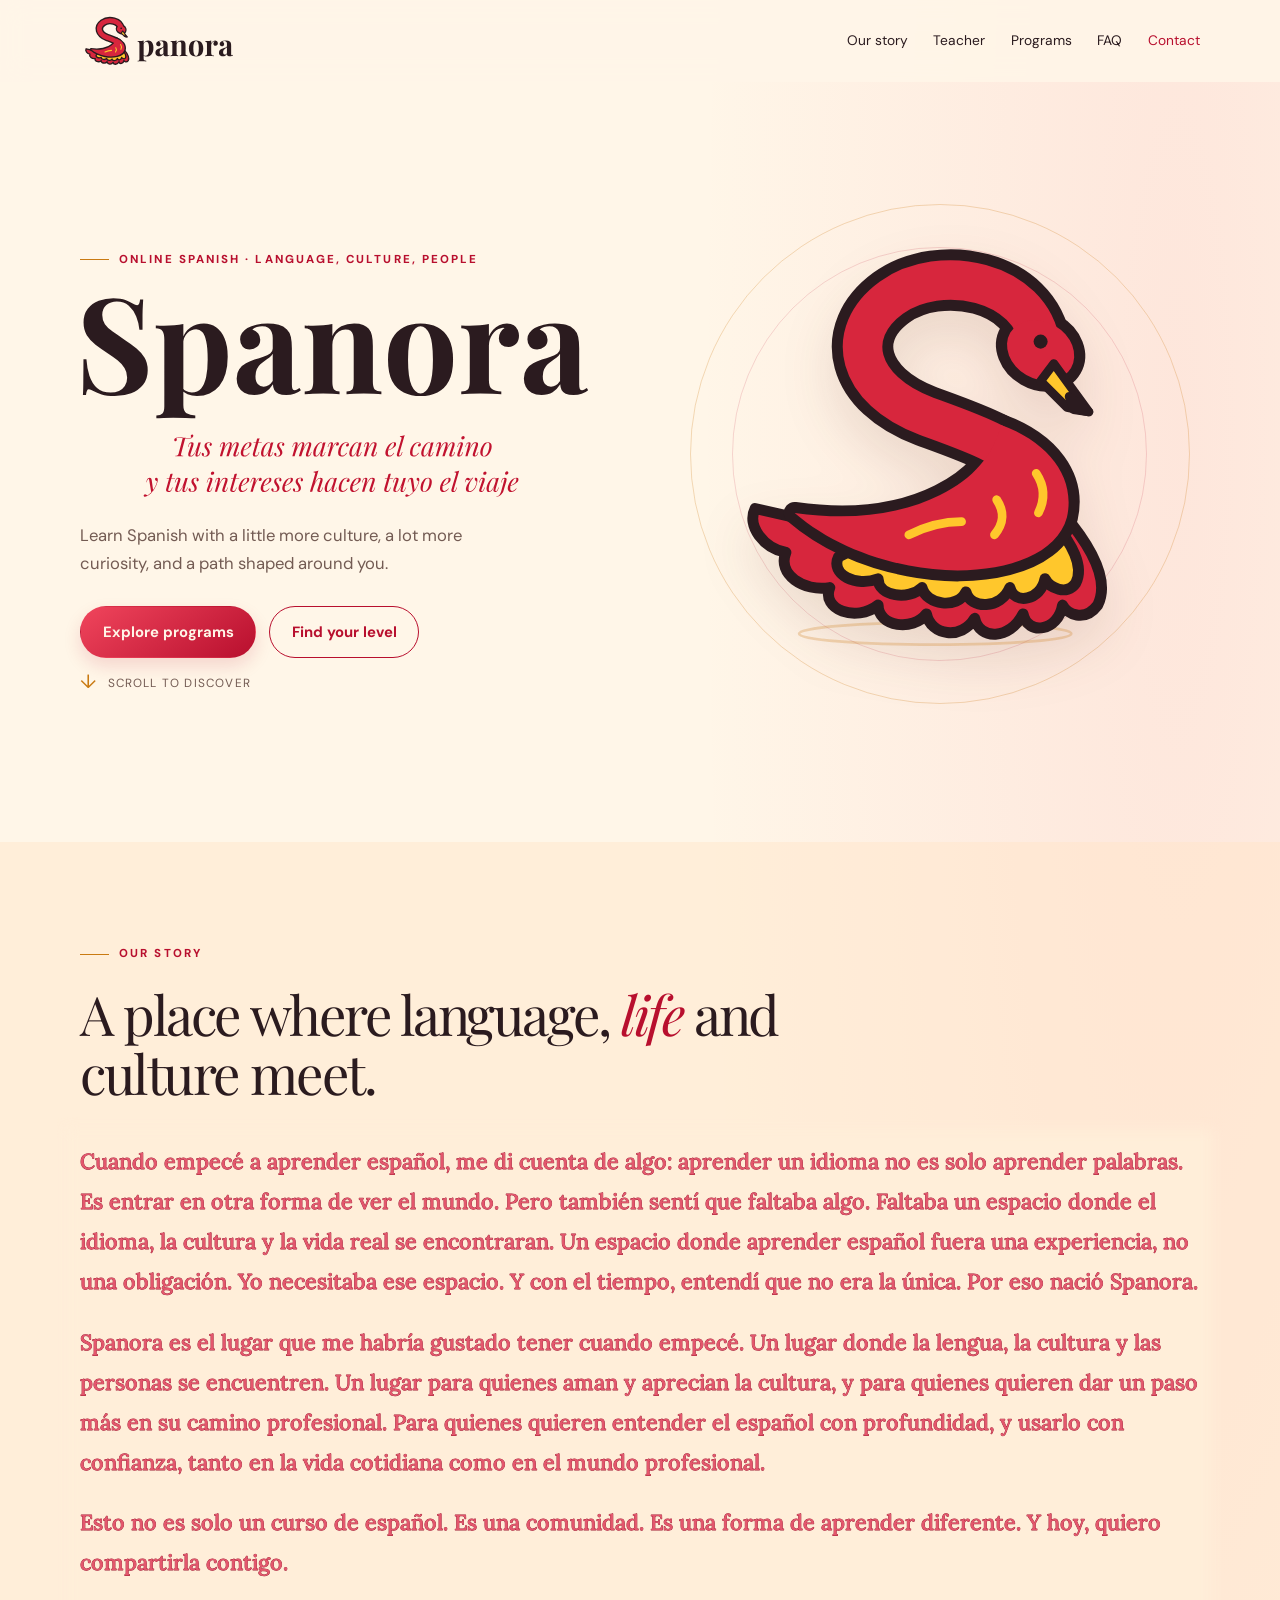
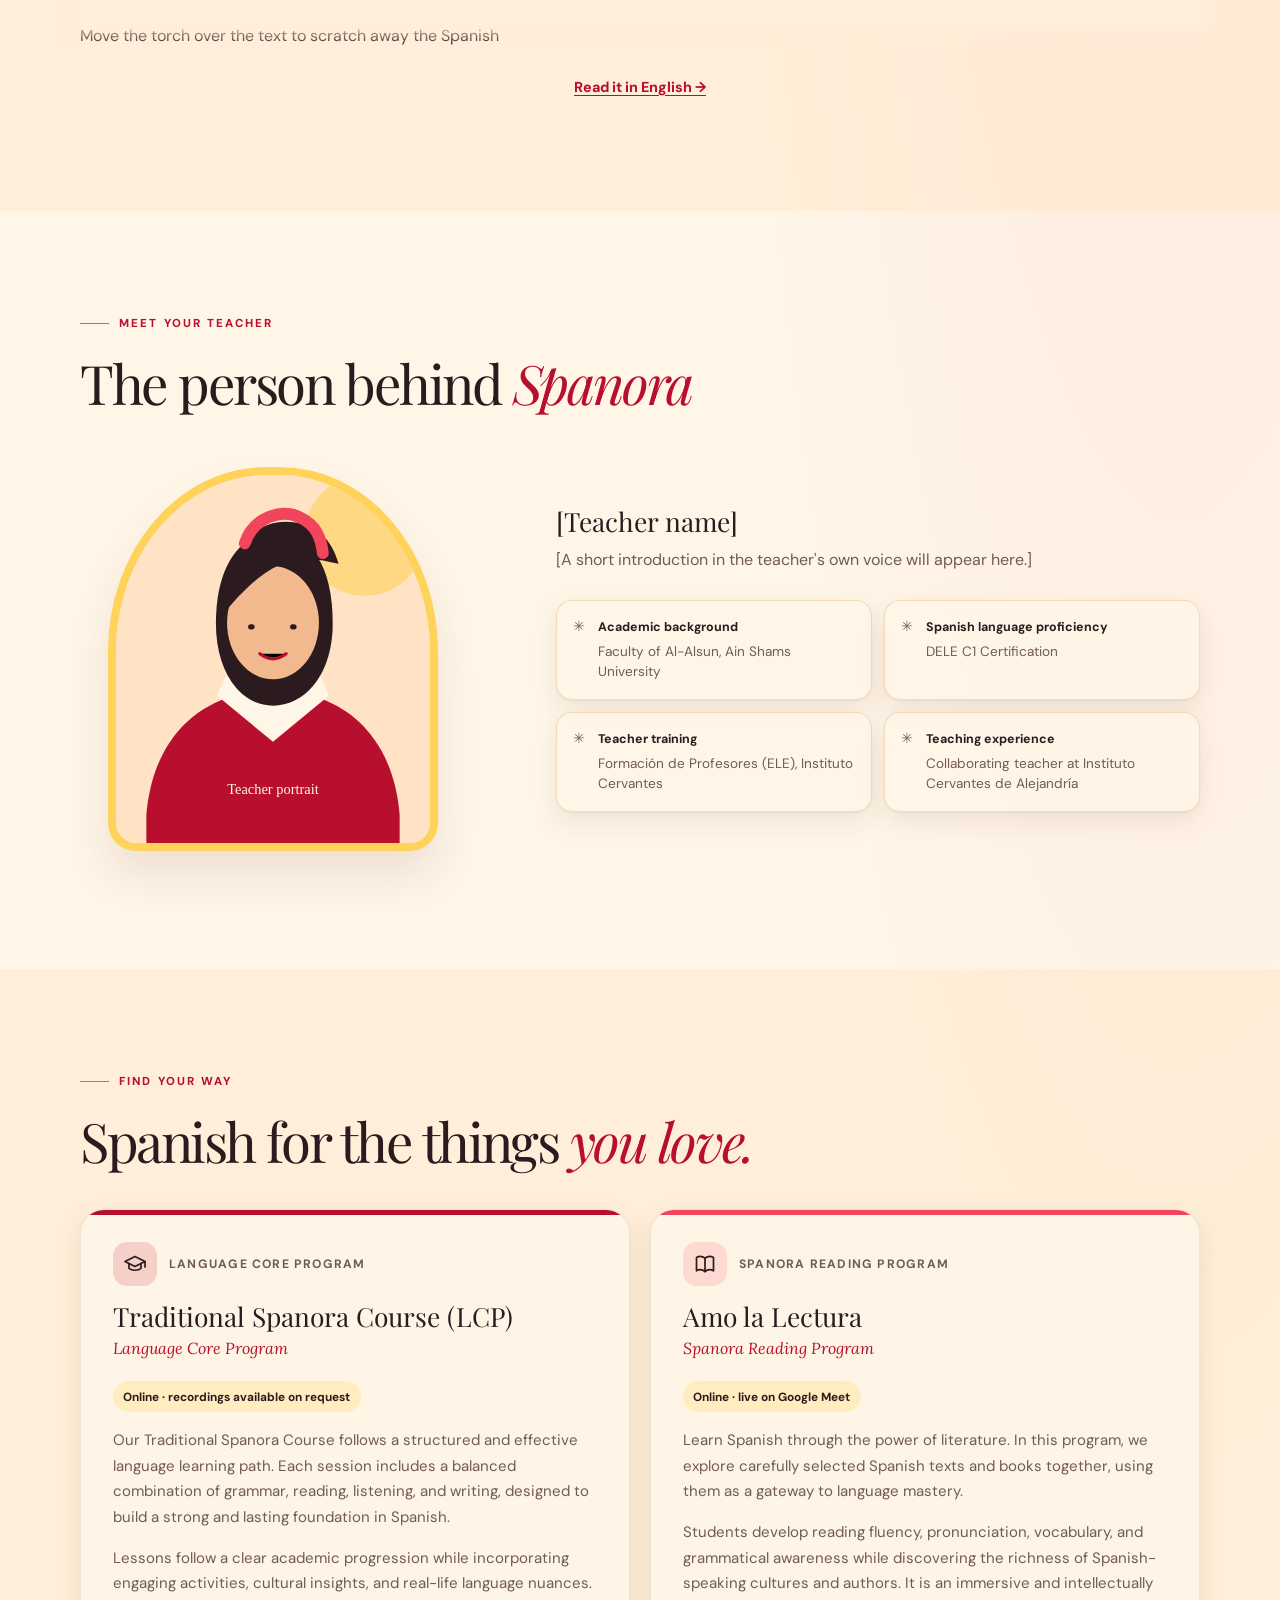
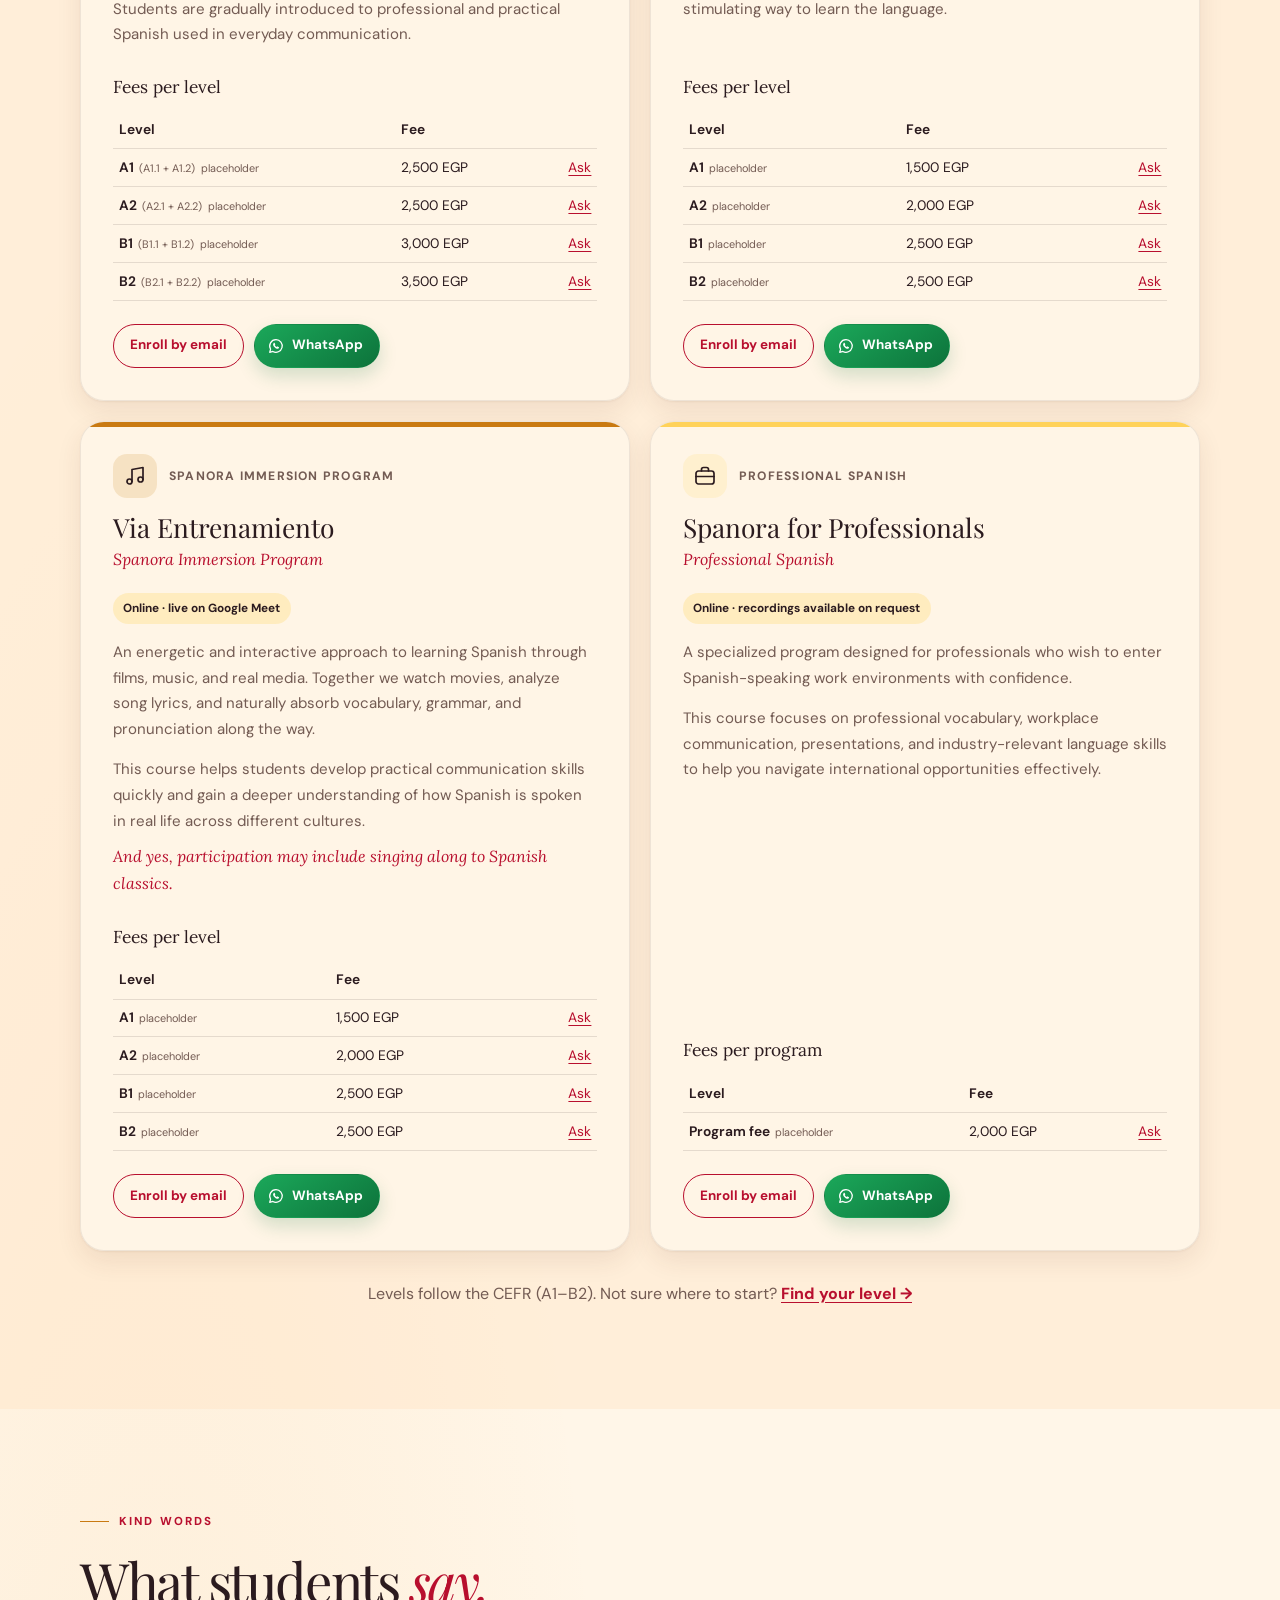
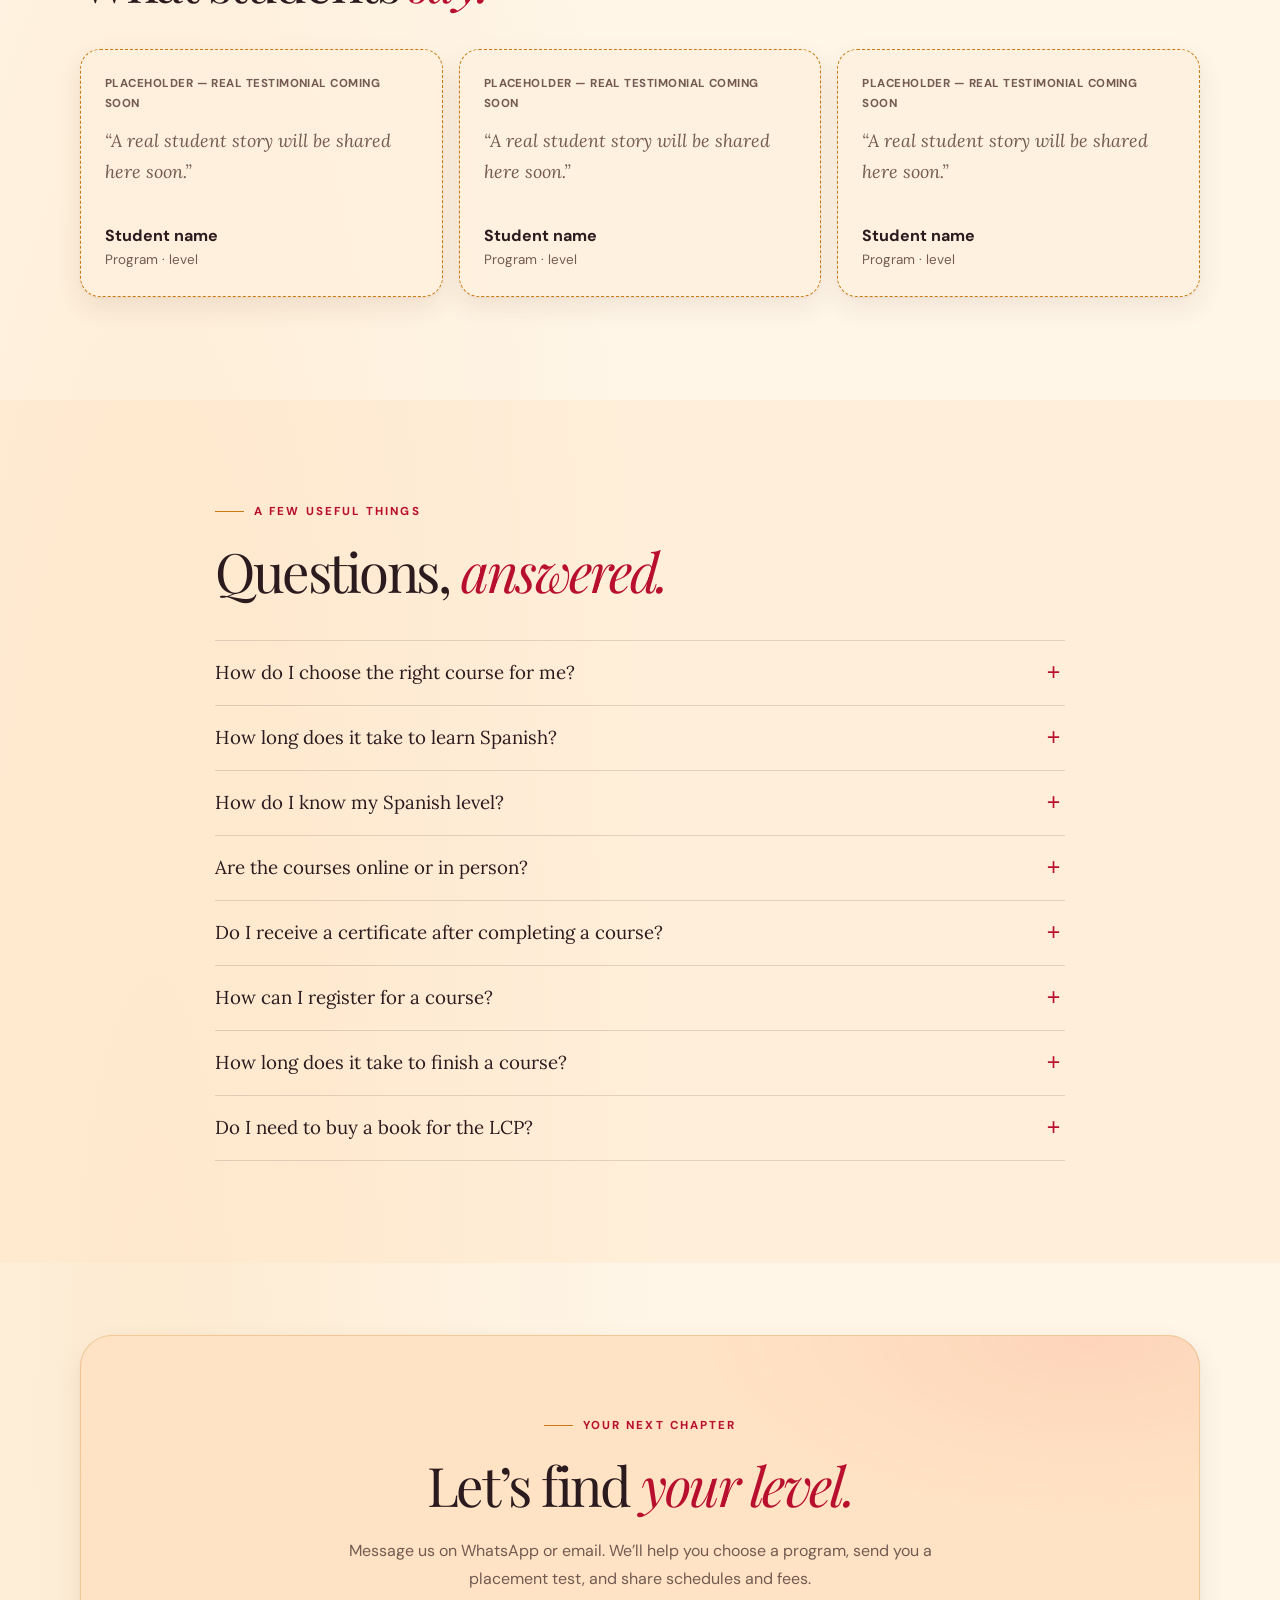
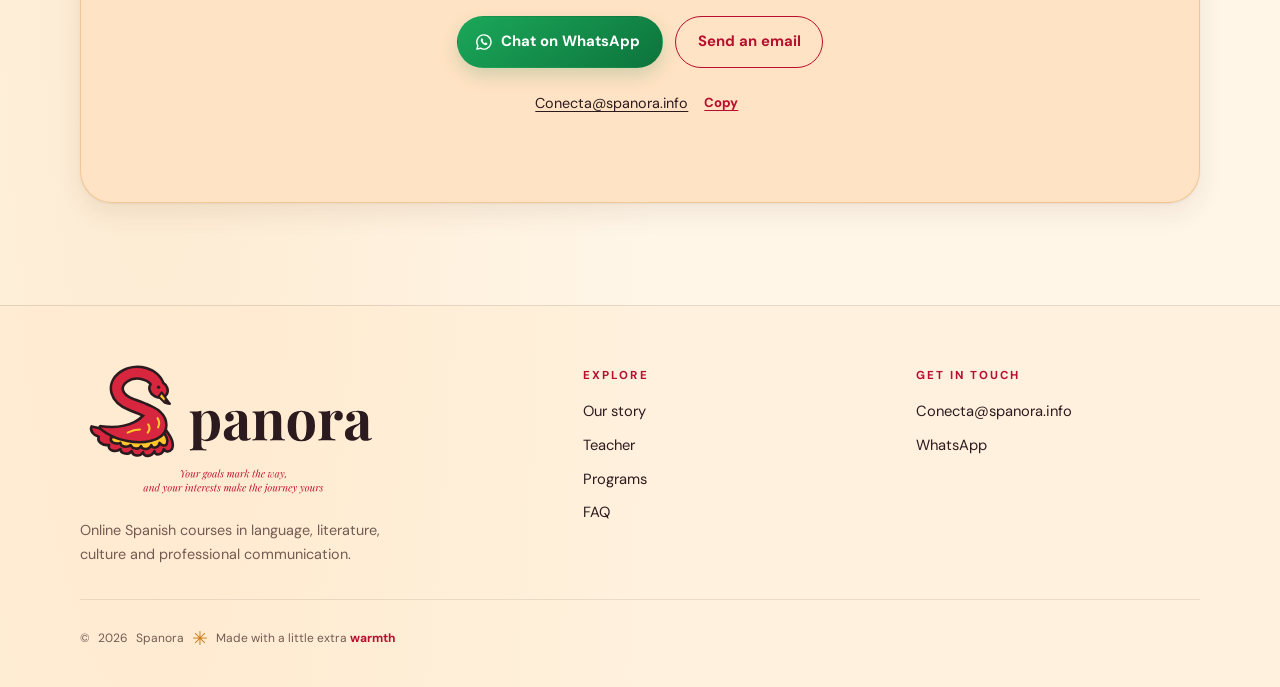
==== commit 15070588: "Update wording and credits." ====
--- a/index.html
+++ b/index.html
@@ -202,7 +202,16 @@
           <a data-whatsapp="generic" href="https://wa.me/201110827032">WhatsApp</a>
 <!--          <a href="#contact">Find your level</a>-->
         </div>
-        <p class="footer-small">© <span data-year></span> Spanora <span class="footer-flourish" aria-hidden="true">✳</span> Made with a little extra warmth</p>
+        <div class="footer-small">© <span data-year></span> Spanora <span class="footer-flourish" aria-hidden="true">✳</span>
+          <details class="footer-developer">
+            <summary>Made with a little extra <span class="footer-warmth">warmth</span></summary>
+            <div class="footer-developer__card">
+              <strong>Hesham Elshrkawy</strong>
+              <span>Senior Software Engineer</span>
+              <a href="https://wa.me/201110827032">Contact the developer on WhatsApp</a>
+            </div>
+          </details>
+        </div>
       </div>
     </footer>
     <a class="back-to-top" href="#top" data-back-to-top aria-label="Back to top"><span aria-hidden="true">↑</span></a>
--- a/css/components.css
+++ b/css/components.css
@@ -115,6 +115,12 @@
 .footer-col a { color: var(--ink); font-size: .92rem; text-decoration: none; }
 .footer-col a:hover { color: var(--red); text-decoration: underline; }
 .footer-small { grid-column: 1 / -1; display: flex; align-items: center; gap: .5rem; margin: 0; padding-top: 1.4rem; border-top: 1px solid rgb(43 27 31 / 10%); color: var(--muted); font-size: .75rem; }
+.footer-developer { position: relative; }
+.footer-developer summary { cursor: pointer; list-style: none; }
+.footer-developer summary::-webkit-details-marker { display: none; }
+.footer-warmth { display: inline-block; color: var(--red); font-weight: 750; }
+.footer-developer__card { position: absolute; z-index: 5; right: 0; bottom: calc(100% + .75rem); display: grid; width: min(18rem, calc(100vw - 2.5rem)); gap: .35rem; padding: 1rem 1.1rem; border: 1px solid rgb(43 27 31 / 12%); border-radius: 12px; background: var(--cream); box-shadow: 0 12px 32px rgb(43 27 31 / 16%); color: var(--ink); font-size: .85rem; line-height: 1.5; }
+.footer-developer__card a { margin-top: .25rem; color: var(--red); font-weight: 700; }
 .back-to-top { position: fixed; z-index: 15; right: clamp(1rem, 3vw, 2rem); bottom: clamp(1rem, 3vw, 2rem); display: grid; width: 46px; height: 46px; place-items: center; border-radius: 50%; background: var(--red-gradient); box-shadow: 0 10px 22px rgb(184 15 46 / 25%); color: var(--cream); font-size: 1.2rem; font-weight: 700; opacity: 0; pointer-events: none; text-decoration: none; transform: translateY(12px); transition: opacity .25s ease, transform .25s ease; }
 .back-to-top.is-visible { opacity: 1; pointer-events: auto; transform: translateY(0); }
 .back-to-top:hover { color: var(--cream); transform: translateY(-3px); }
@@ -162,6 +168,11 @@
   .credentials { grid-template-columns: 1fr; }
 }
 @media (prefers-reduced-motion: no-preference) {
+  .footer-warmth { animation: footer-warmth-bounce 1.8s ease-in-out infinite; }
+  @keyframes footer-warmth-bounce {
+    0%, 100% { transform: translateY(0); }
+    50% { transform: translateY(-3px); }
+  }
   .hero__art .hero__swan { animation: arrive 1.2s cubic-bezier(.2, .8, .2, 1) both; }
   @keyframes arrive { from { opacity: 0; transform: translateY(14px) rotate(-4deg); } to { opacity: 1; transform: translateY(0) rotate(0); } }
   .swan__float { transform-origin: 50% 100%; animation: swan-float 6s 1.2s ease-in-out infinite; }
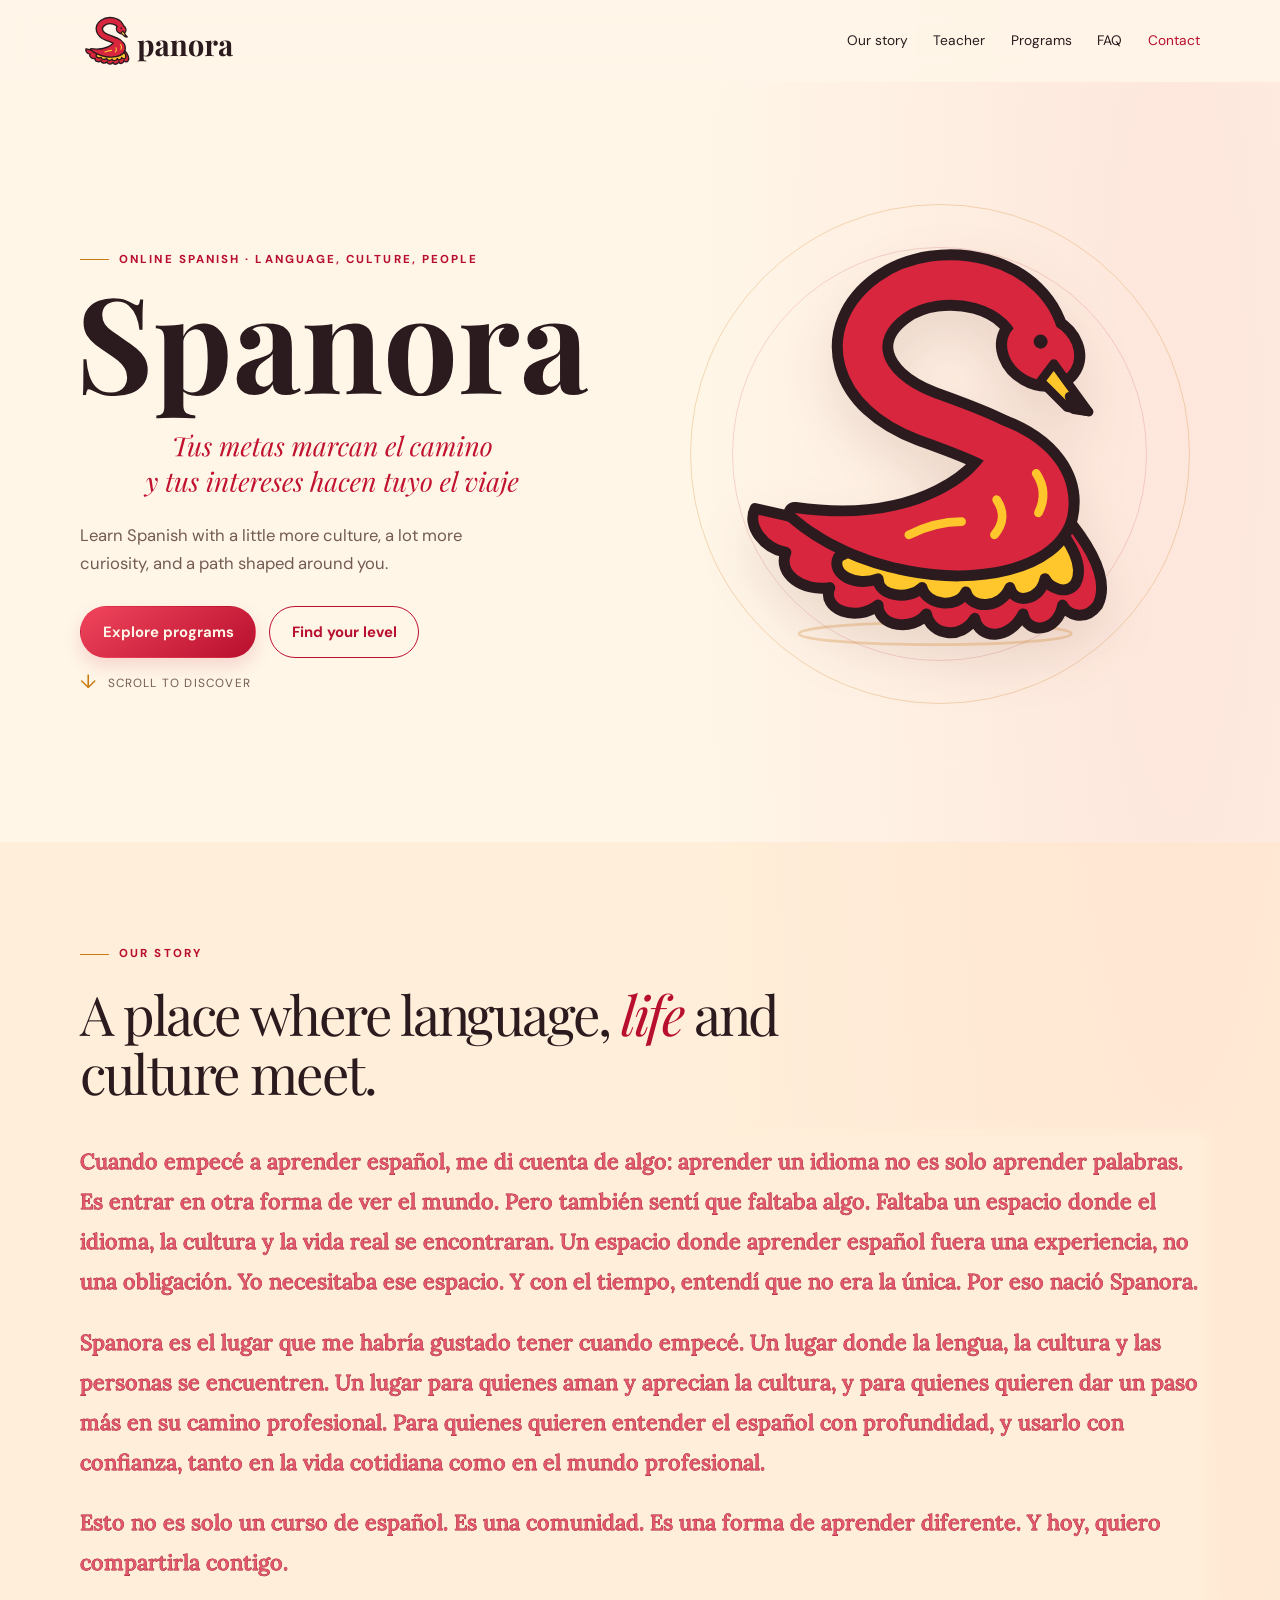
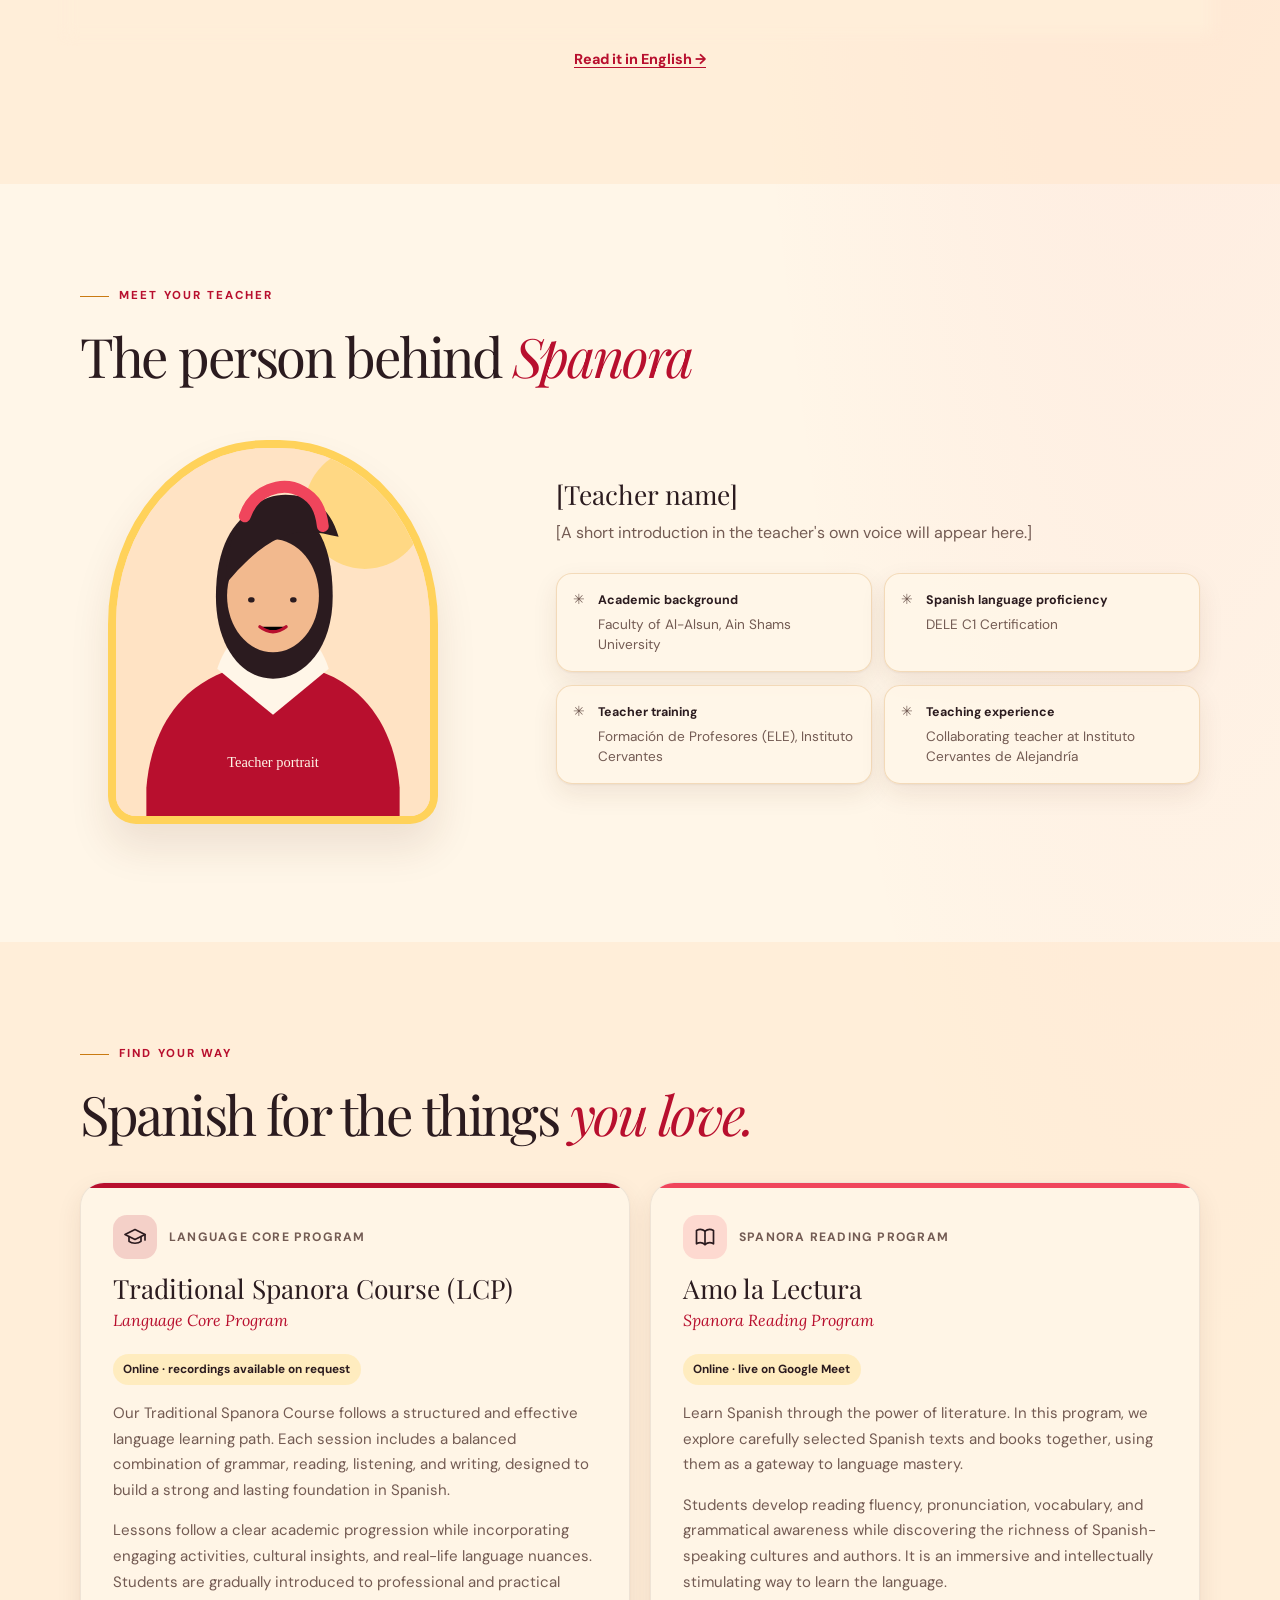
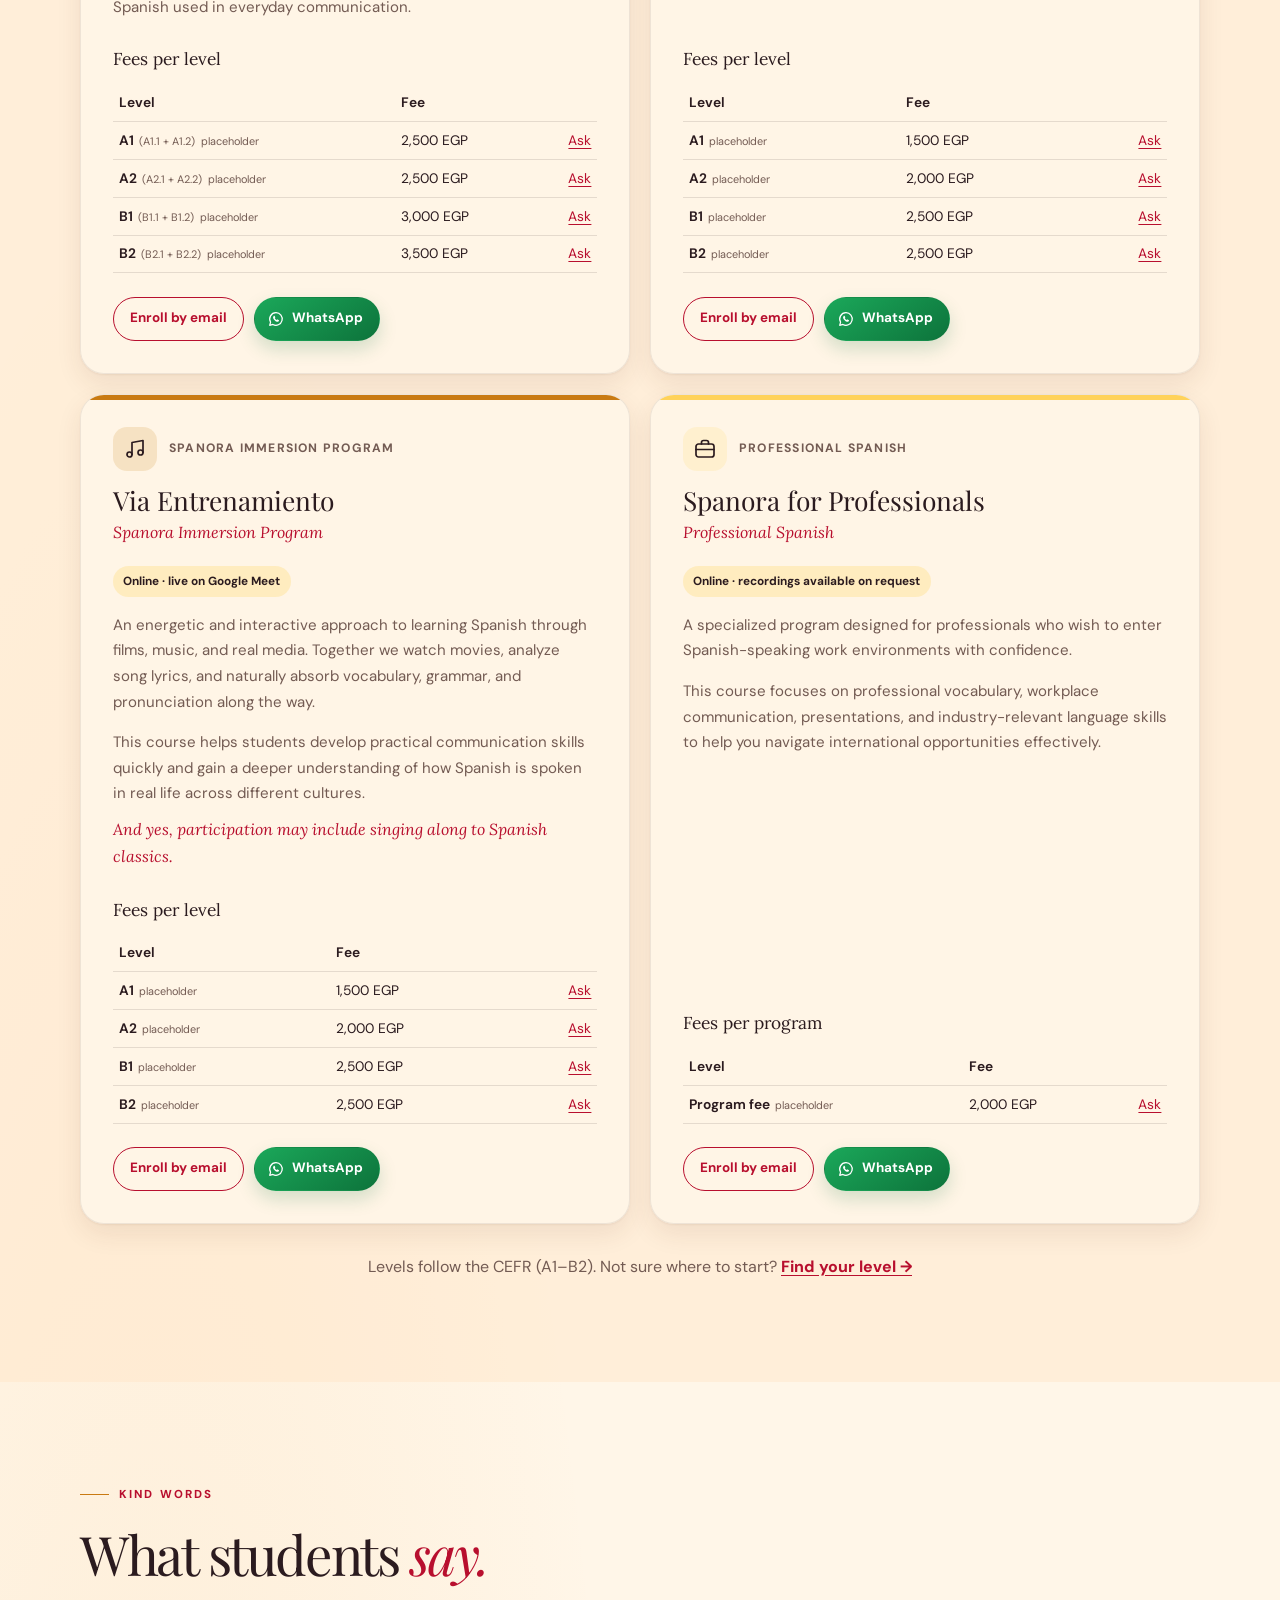
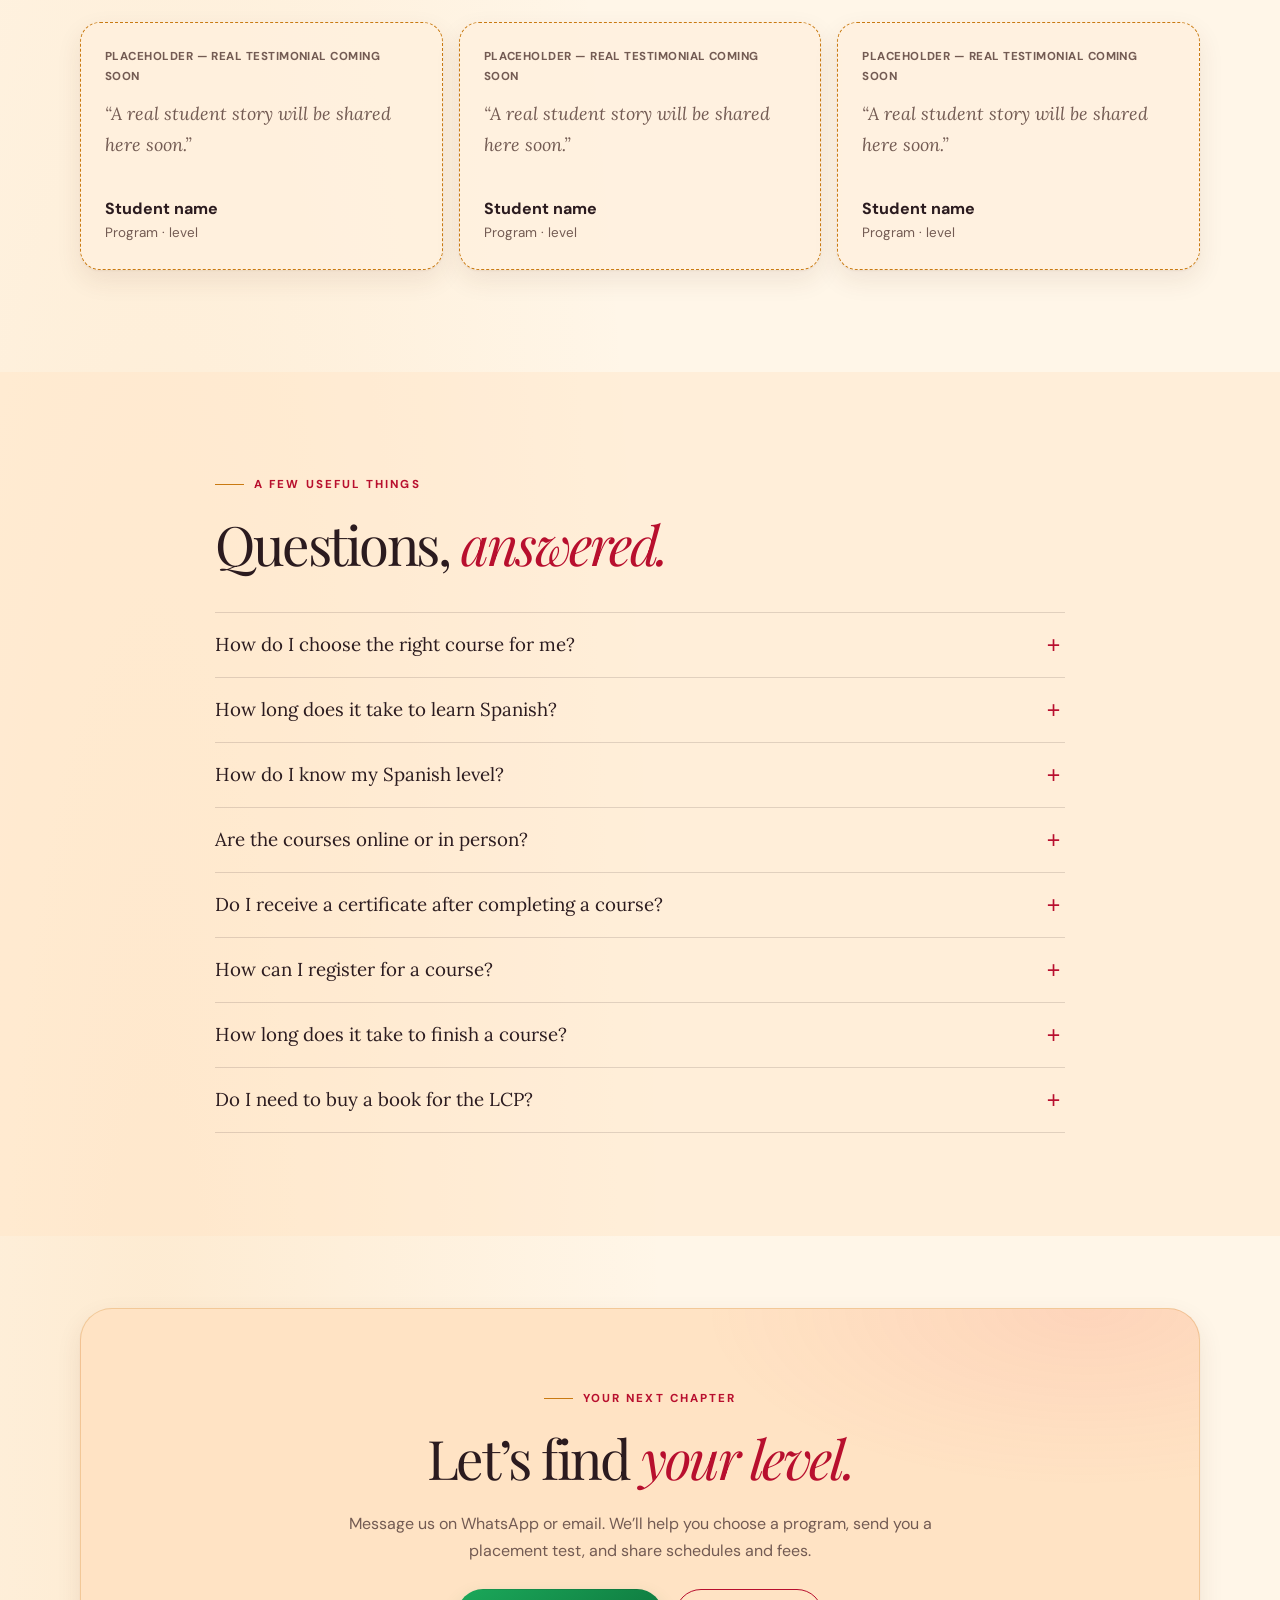
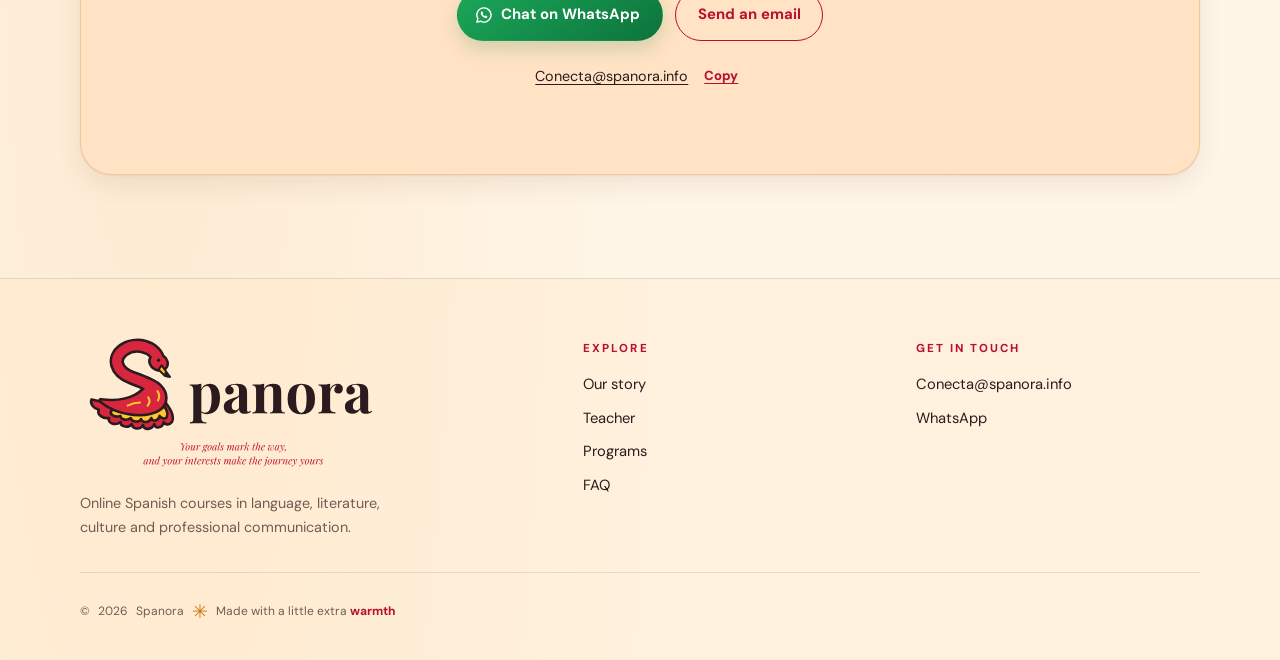
==== commit 33178ca7: "Update." ====
--- a/index.html
+++ b/index.html
@@ -37,6 +37,7 @@
     <script src="./js/content.js" defer></script>
     <script src="./js/render.js" defer></script>
     <script src="./js/nav.js" defer></script>
+    <script src="./js/hero-motion.js" defer></script>
     <script src="./js/faq.js" defer></script>
     <script src="./js/intro-lens.js" defer></script>
   </head>
@@ -124,7 +125,7 @@
             <div class="visually-hidden" lang="es" data-intro-es></div>
             <canvas class="intro__canvas" data-intro-canvas aria-hidden="true"></canvas>
           </div>
-          <p class="lens-hint" data-lens-hint aria-hidden="true">Move the torch over the text to scratch away the Spanish</p>
+<!--          <p class="lens-hint" data-lens-hint aria-hidden="true">Move the torch over the text to scratch away the Spanish</p>-->
           <div class="intro__tools">
             <button class="text-button" type="button" data-reveal-all>Read it in English <span aria-hidden="true">→</span></button>
             <button class="text-button" type="button" data-replay hidden>Replay</button>
--- a/css/components.css
+++ b/css/components.css
@@ -32,9 +32,13 @@
 .hero__logo img { display: block; width: 100%; height: auto; }
 .hero__description { max-width: 420px; margin-bottom: 0; color: var(--muted); font-size: 1.04rem; }
 .hero__art { position: absolute; top: 50%; right: -4%; width: min(57%, 610px); aspect-ratio: 1; transform: translateY(-50%); }
-.hero__art::before, .hero__art::after { position: absolute; inset: 9%; border: 1px solid rgb(201 122 18 / 25%); border-radius: 50%; content: ""; }
+.hero__art::before, .hero__art::after { position: absolute; inset: 9%; border: 1px solid rgb(201 122 18 / 25%); border-radius: 50%; content: ""; translate: var(--hero-parallax-x, 0px) var(--hero-parallax-y, 0px); transition: translate .45s cubic-bezier(.2, .8, .2, 1); }
 .hero__art::after { inset: 16%; border-color: rgb(184 15 46 / 15%); }
-.hero__art .hero__swan { position: absolute; z-index: 1; inset: 14%; width: 72%; height: 72%; overflow: visible; filter: drop-shadow(0 24px 26px rgb(89 39 22 / 12%)); }
+.hero__art[data-parallax]::before { --hero-parallax-x: var(--hero-ring-x, 0px); --hero-parallax-y: var(--hero-ring-y, 0px); }
+.hero__art[data-parallax]::after { --hero-parallax-x: var(--hero-inner-ring-x, 0px); --hero-parallax-y: var(--hero-inner-ring-y, 0px); }
+.hero__art .hero__swan { position: absolute; z-index: 1; inset: 14%; width: 72%; height: 72%; overflow: visible; filter: drop-shadow(0 24px 26px rgb(89 39 22 / 12%)); transition: translate .45s cubic-bezier(.2, .8, .2, 1); }
+.hero__art[data-parallax] .hero__swan { translate: var(--hero-swan-x, 0px) var(--hero-swan-y, 0px); }
+.hero[data-parallax] .hero__copy { translate: var(--hero-copy-x, 0px) var(--hero-copy-y, 0px); transition: translate .45s cubic-bezier(.2, .8, .2, 1); }
 .swan__float, .swan__ruffle, .swan__eye, .swan__wing, .swan__ripple { transform-box: fill-box; }
 .swan__ripple { opacity: .25; stroke-width: 1.2; }
 .swan__ripple--late { opacity: 0; }
@@ -57,8 +61,9 @@
 .program-card:nth-child(3) { --program-accent: var(--caramel); }
 .program-card:nth-child(4) { --program-accent: var(--gold); }
 .program-card__head { display: flex; align-items: center; gap: .75rem; margin-bottom: .9rem; }
-.program-card__icon { display: grid; width: 44px; height: 44px; flex: none; place-items: center; border-radius: 14px; background: color-mix(in srgb, var(--program-accent) 16%, transparent); color: var(--ink); }
+.program-card__icon { position: relative; display: grid; width: 44px; height: 44px; flex: none; place-items: center; border-radius: 14px; background: color-mix(in srgb, var(--program-accent) 16%, transparent); color: var(--ink); }
 .program-card__icon svg { width: 24px; height: 24px; }
+.program-card__icon--briefcase::after { position: absolute; top: -5px; right: -5px; display: grid; width: 16px; height: 16px; place-items: center; border-radius: 50%; background: var(--gold); color: var(--red); content: "✳"; font-size: .7rem; opacity: 0; transform: scale(.4) rotate(-35deg); }
 .program-card__label { margin-bottom: 0; color: var(--muted); font-size: .76rem; font-weight: 700; letter-spacing: .1em; text-transform: uppercase; }
 .program-card h3 { margin-bottom: .15rem; }
 .program-card__subtitle { margin-bottom: 1.2rem; color: var(--red); font-family: var(--font-serif); font-style: italic; }
@@ -168,6 +173,44 @@
   .credentials { grid-template-columns: 1fr; }
 }
 @media (prefers-reduced-motion: no-preference) {
+  .program-card:focus-within .program-card__icon--cap svg { animation: program-cap-toss .65s cubic-bezier(.2, .8, .2, 1); }
+  .program-card:focus-within .program-card__icon--book svg { animation: program-book-open .55s cubic-bezier(.2, .8, .2, 1); }
+  .program-card:focus-within .program-card__icon--music svg { animation: program-music-spin .7s cubic-bezier(.25, .8, .25, 1); }
+  .program-card:focus-within .program-card__icon--briefcase svg { animation: program-briefcase-stamp .48s cubic-bezier(.2, .8, .2, 1); }
+  .program-card:focus-within .program-card__icon--briefcase::after { animation: program-stamp-spark .48s .08s cubic-bezier(.2, .8, .2, 1) both; }
+  @media (hover: hover) {
+    .program-card:hover .program-card__icon--cap svg { animation: program-cap-toss .65s cubic-bezier(.2, .8, .2, 1); }
+    .program-card:hover .program-card__icon--book svg { animation: program-book-open .55s cubic-bezier(.2, .8, .2, 1); }
+    .program-card:hover .program-card__icon--music svg { animation: program-music-spin .7s cubic-bezier(.25, .8, .25, 1); }
+    .program-card:hover .program-card__icon--briefcase svg { animation: program-briefcase-stamp .48s cubic-bezier(.2, .8, .2, 1); }
+    .program-card:hover .program-card__icon--briefcase::after { animation: program-stamp-spark .48s .08s cubic-bezier(.2, .8, .2, 1) both; }
+  }
+  .program-card__icon svg { transform-box: fill-box; transform-origin: center; }
+  @keyframes program-cap-toss {
+    0%, 100% { transform: translateY(0) rotate(0); }
+    38% { transform: translateY(-4px) rotate(-7deg); }
+    70% { transform: translateY(1px) rotate(3deg); }
+  }
+  @keyframes program-book-open {
+    0%, 100% { transform: perspective(80px) rotateY(0) scale(1); }
+    45% { transform: perspective(80px) rotateY(-18deg) scale(.96); }
+    75% { transform: perspective(80px) rotateY(5deg) scale(1.02); }
+  }
+  @keyframes program-music-spin {
+    0%, 100% { transform: rotate(0) scale(1); }
+    45% { transform: rotate(150deg) scale(1.08); }
+    75% { transform: rotate(320deg) scale(.98); }
+  }
+  @keyframes program-briefcase-stamp {
+    0%, 100% { transform: translateY(0) scale(1); }
+    45% { transform: translateY(2px) scale(.88); }
+    75% { transform: translateY(-1px) scale(1.04); }
+  }
+  @keyframes program-stamp-spark {
+    0% { opacity: 0; transform: scale(.4) rotate(-35deg); }
+    55% { opacity: 1; transform: scale(1.15) rotate(15deg); }
+    100% { opacity: 1; transform: scale(1) rotate(0); }
+  }
   .footer-warmth { animation: footer-warmth-bounce 1.8s ease-in-out infinite; }
   @keyframes footer-warmth-bounce {
     0%, 100% { transform: translateY(0); }
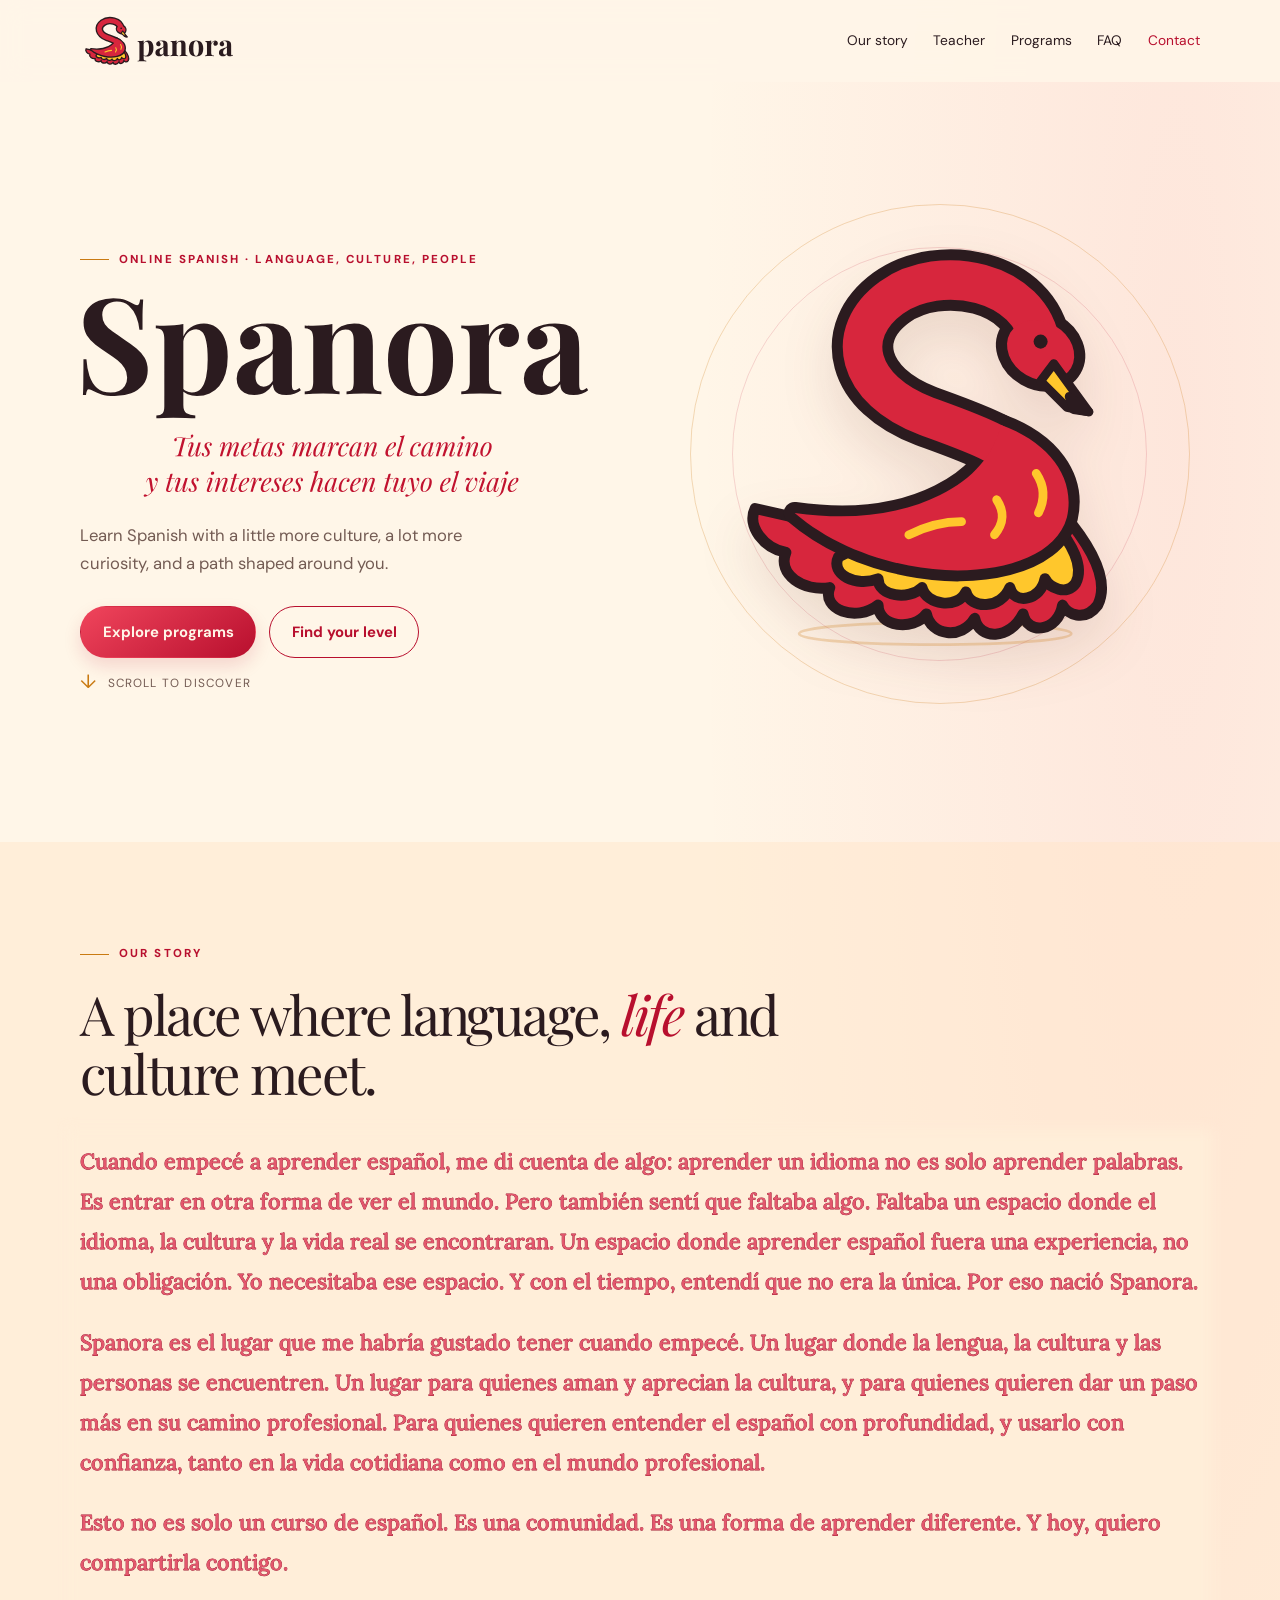
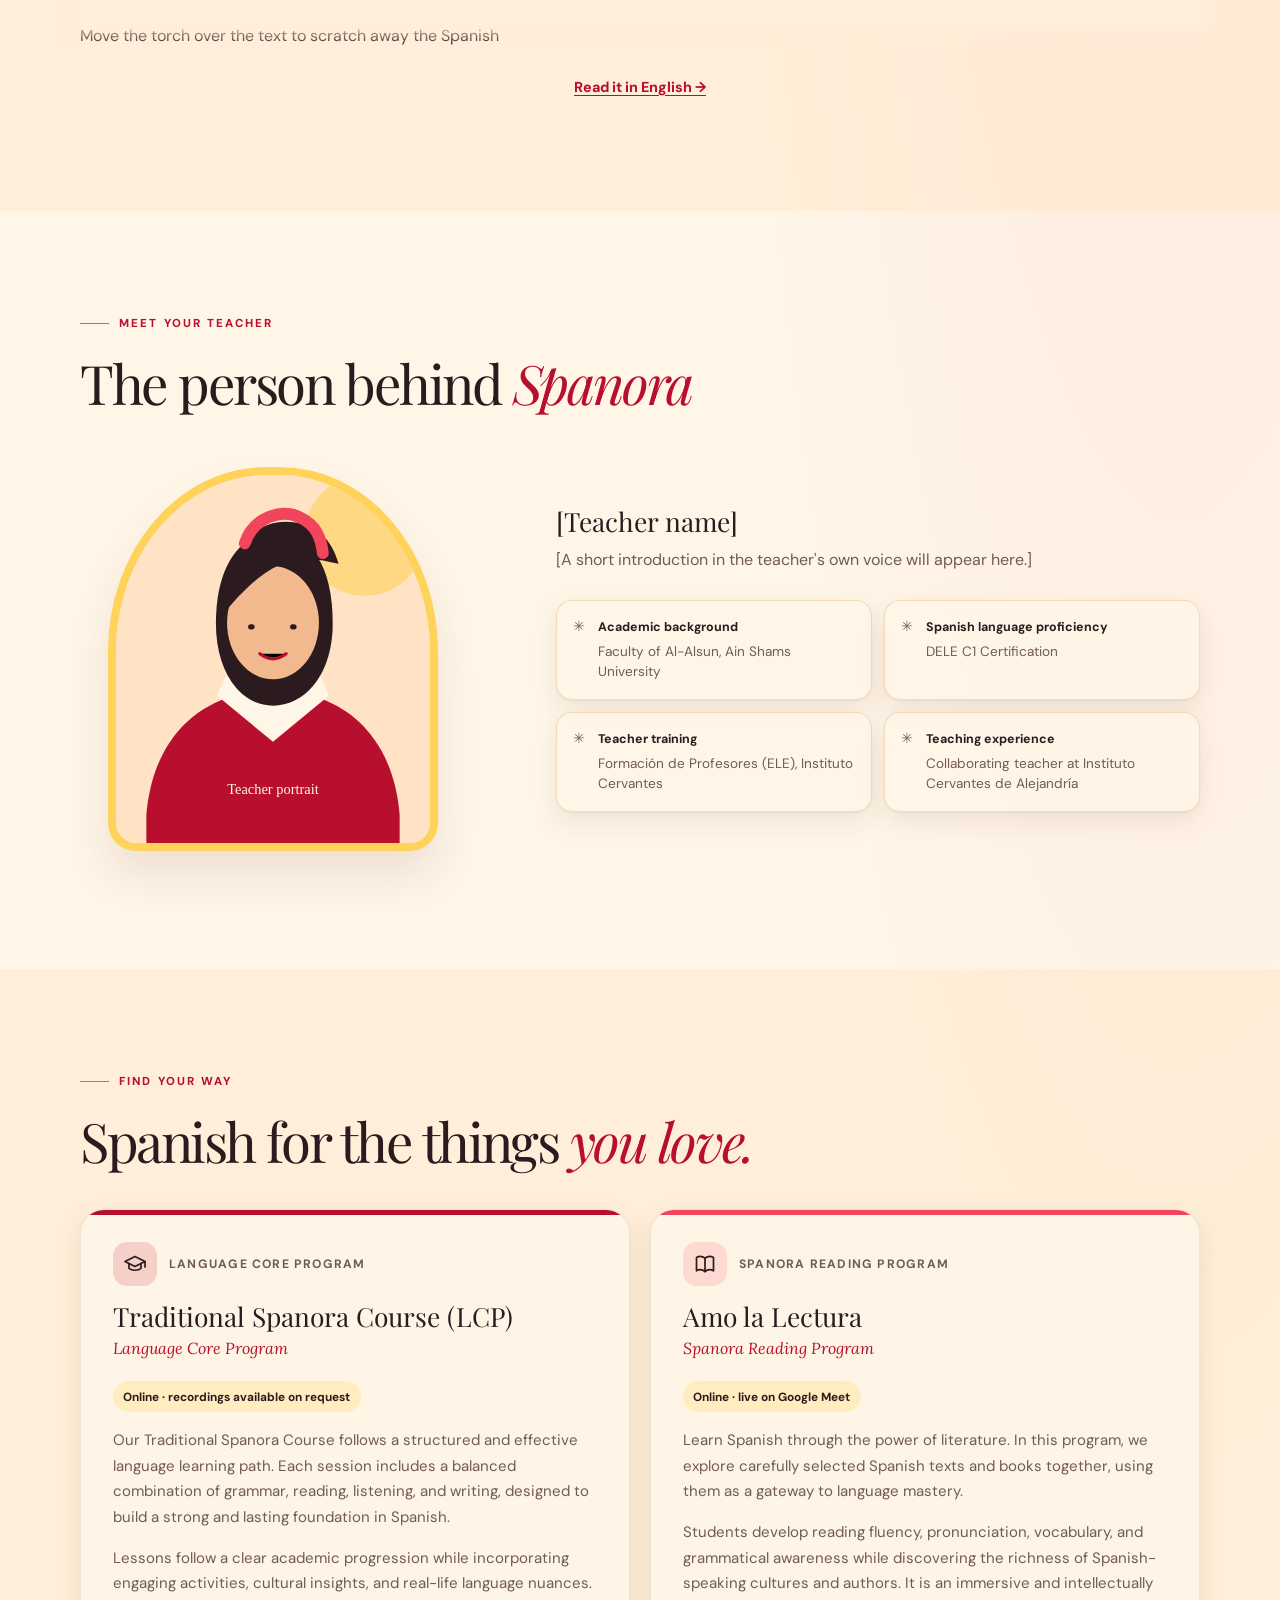
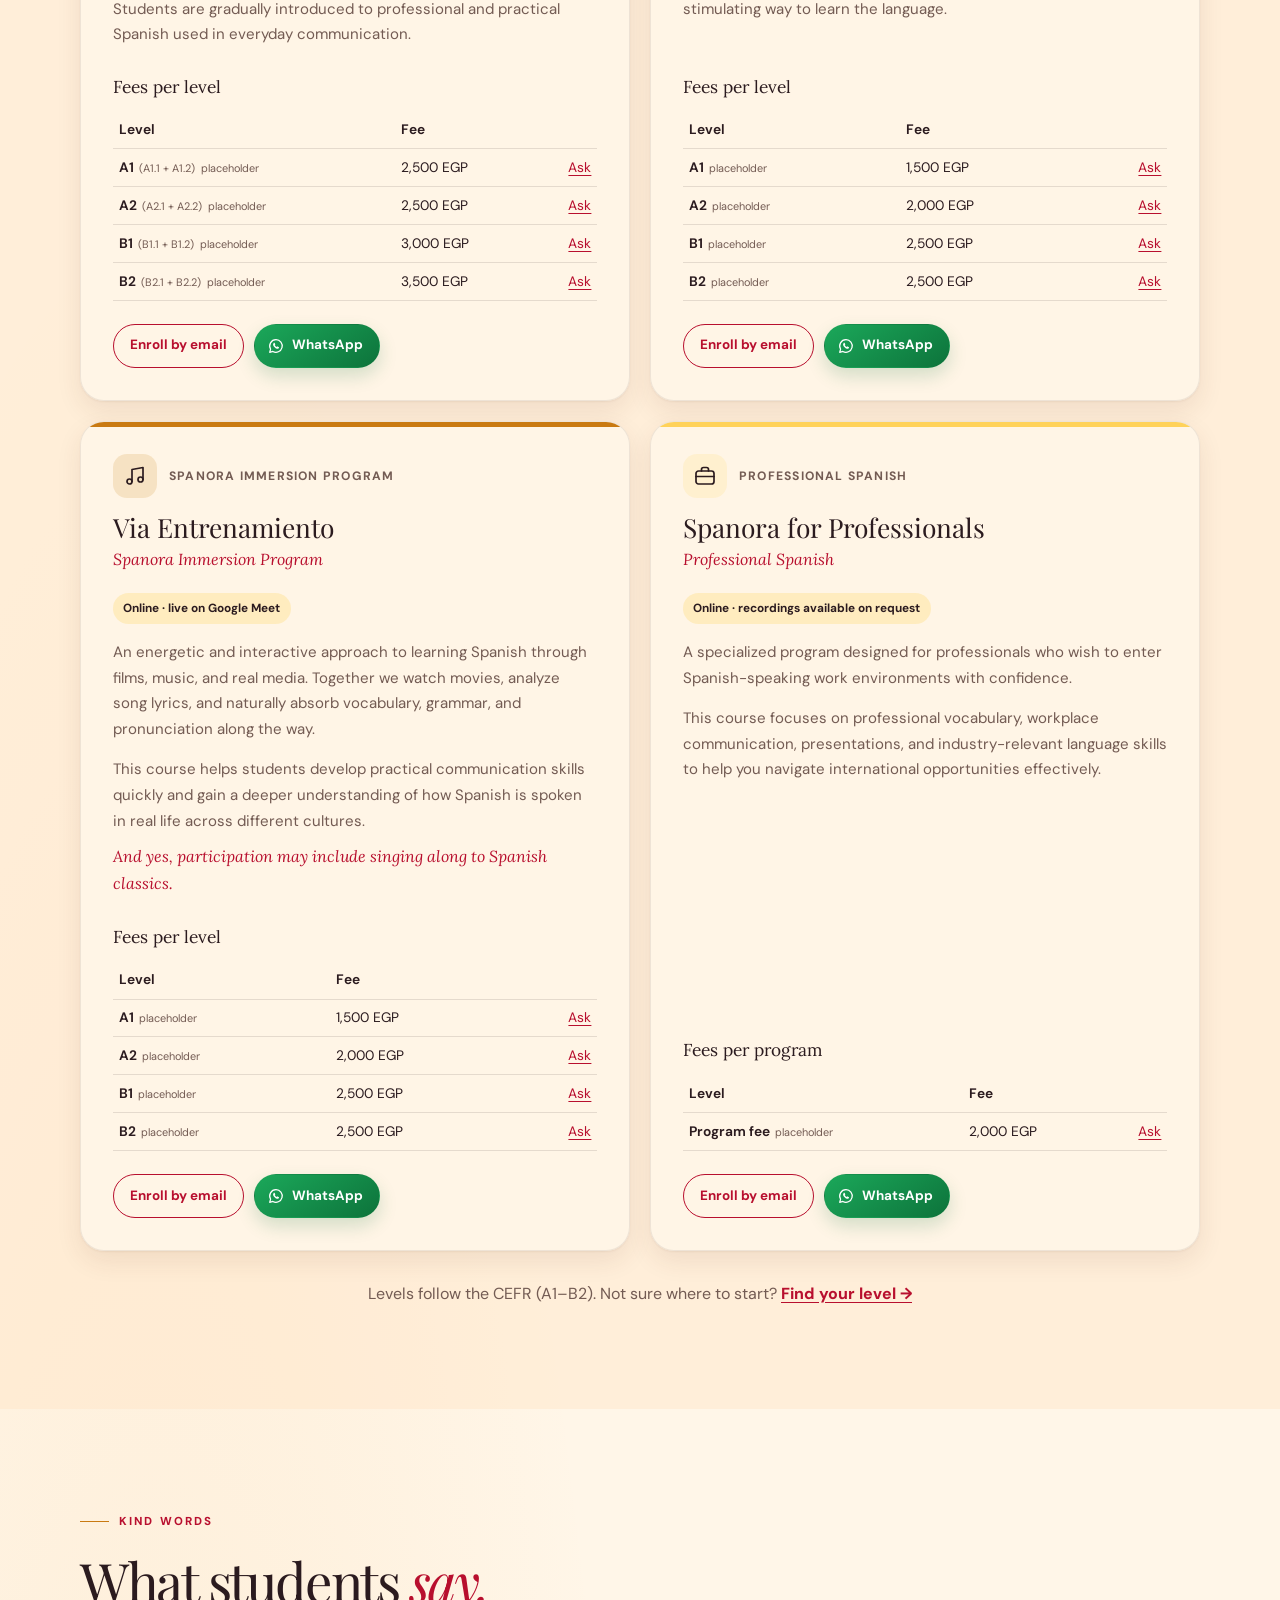
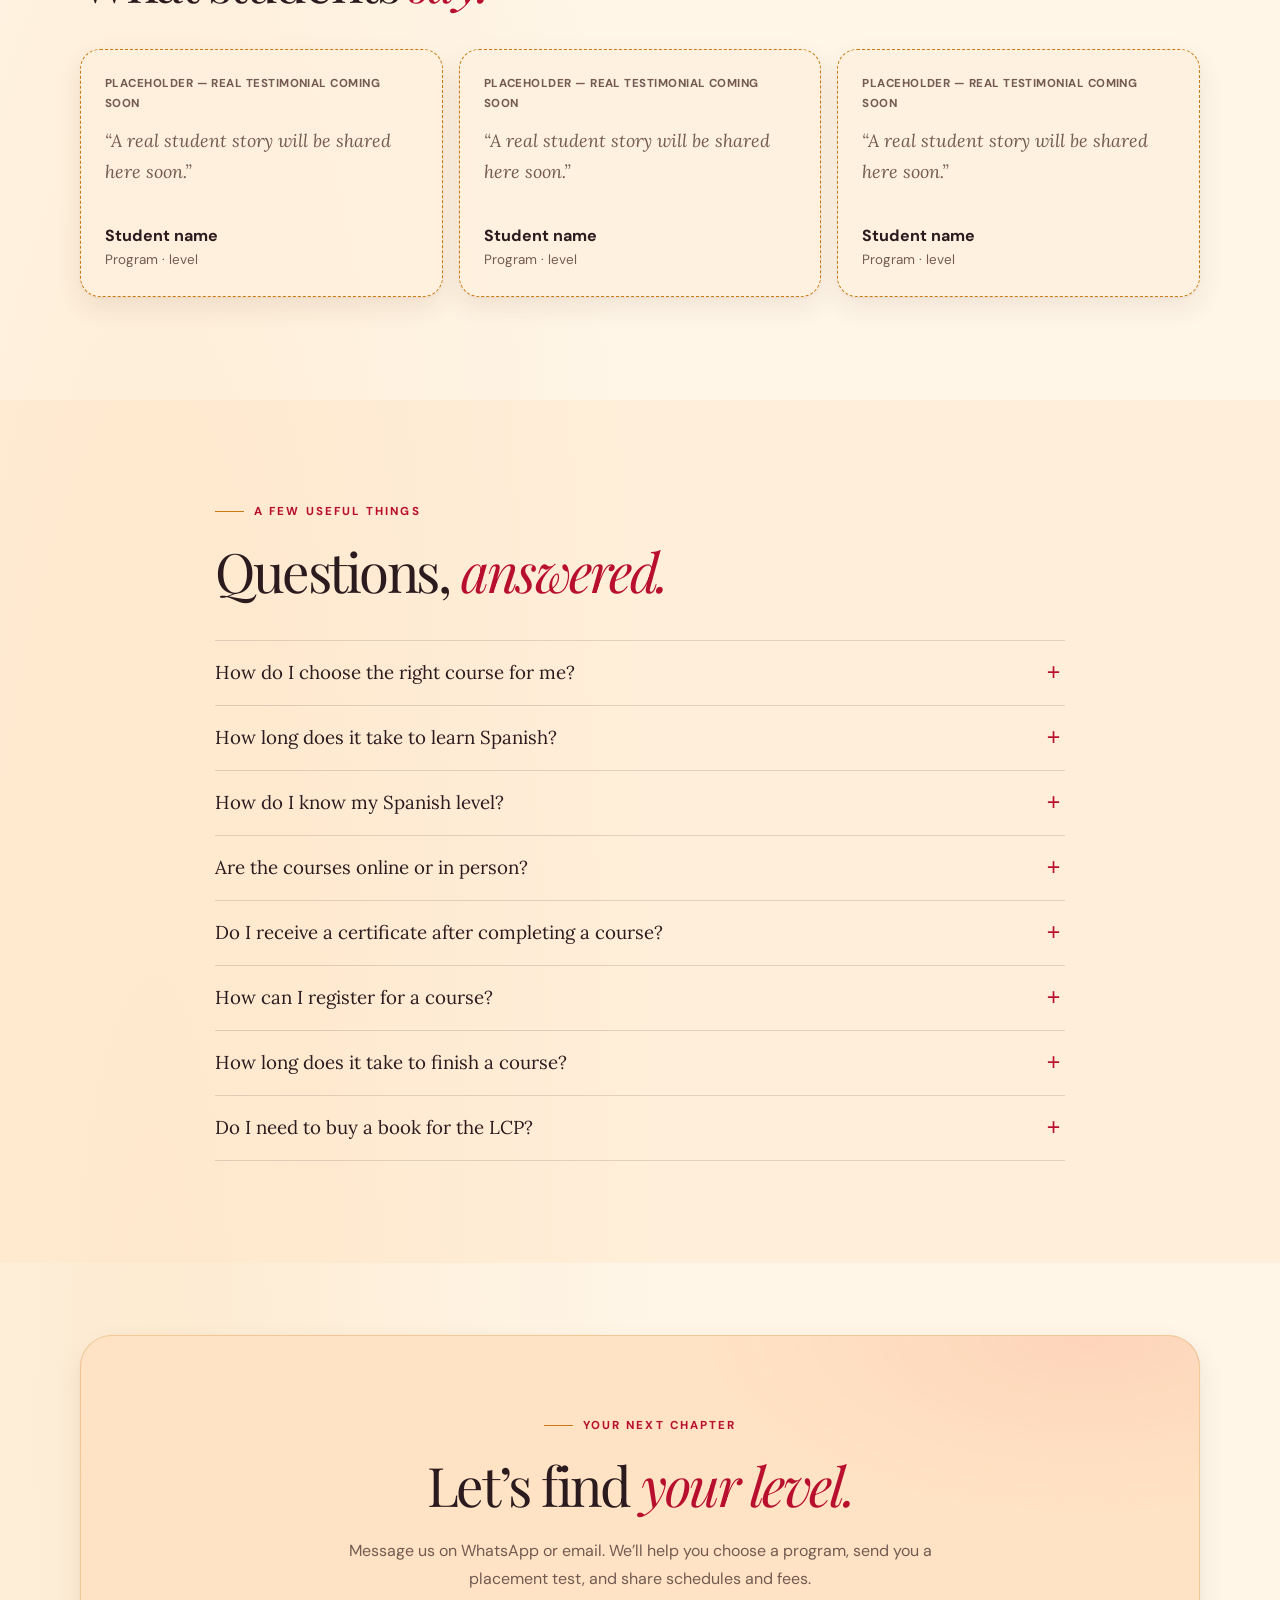
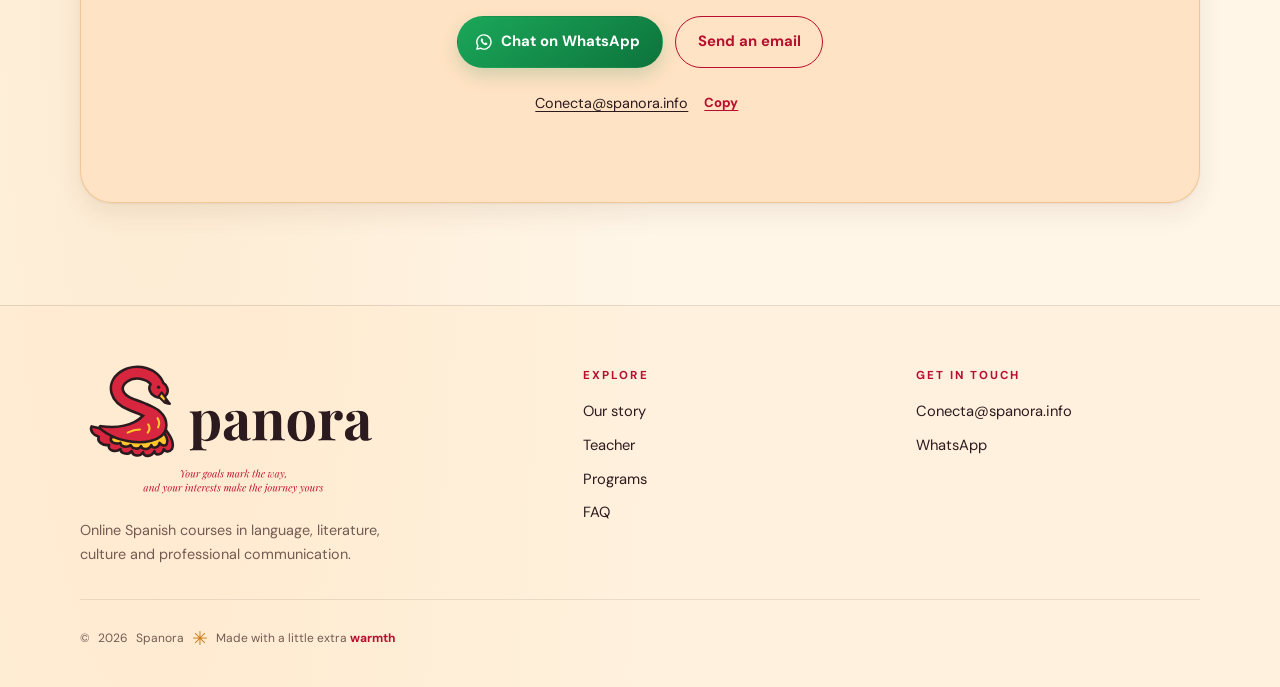
==== commit 96552739: "Merge pull request #1 from EngHeshamElshrkawy/dev Load website with place holders" ====
--- a/index.html
+++ b/index.html
@@ -125,7 +125,7 @@
             <div class="visually-hidden" lang="es" data-intro-es></div>
             <canvas class="intro__canvas" data-intro-canvas aria-hidden="true"></canvas>
           </div>
-<!--          <p class="lens-hint" data-lens-hint aria-hidden="true">Move the torch over the text to scratch away the Spanish</p>-->
+          <p class="lens-hint" data-lens-hint aria-hidden="true">Move the torch over the text to scratch away the Spanish</p>
           <div class="intro__tools">
             <button class="text-button" type="button" data-reveal-all>Read it in English <span aria-hidden="true">→</span></button>
             <button class="text-button" type="button" data-replay hidden>Replay</button>
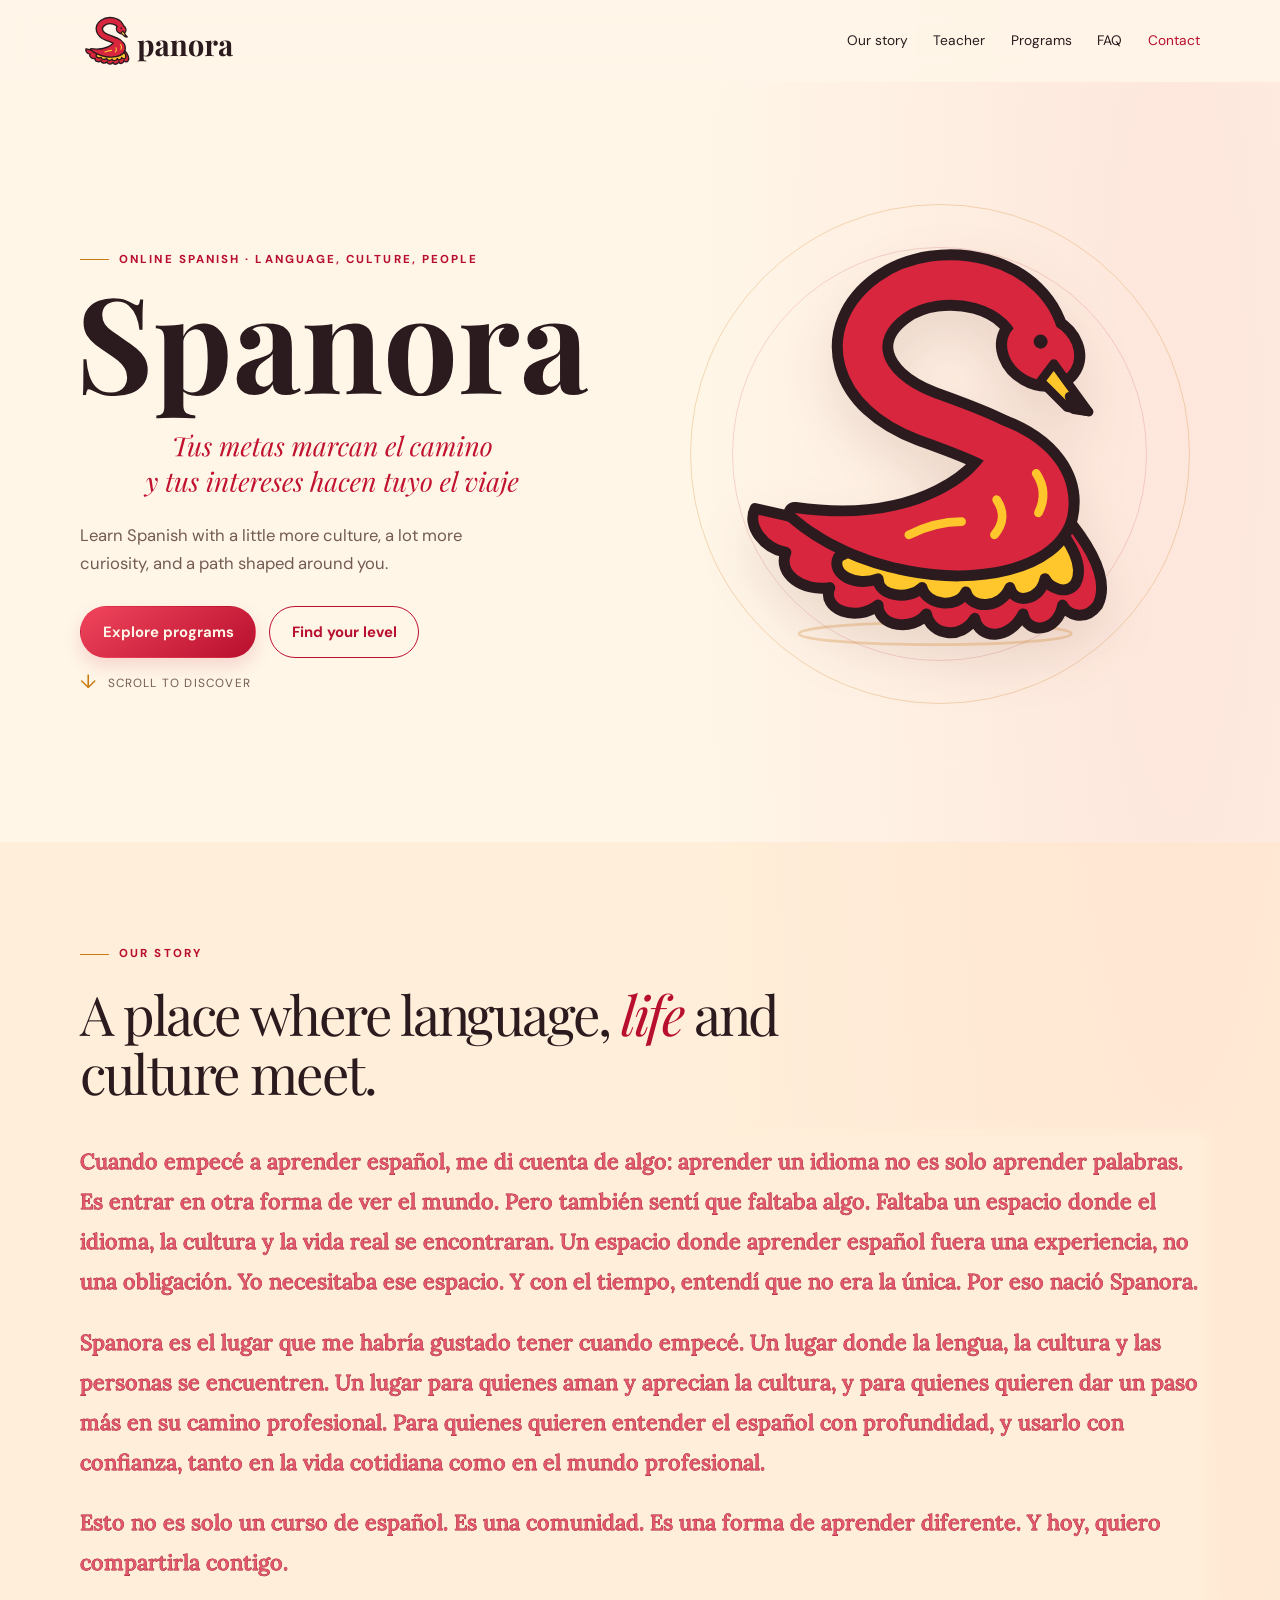
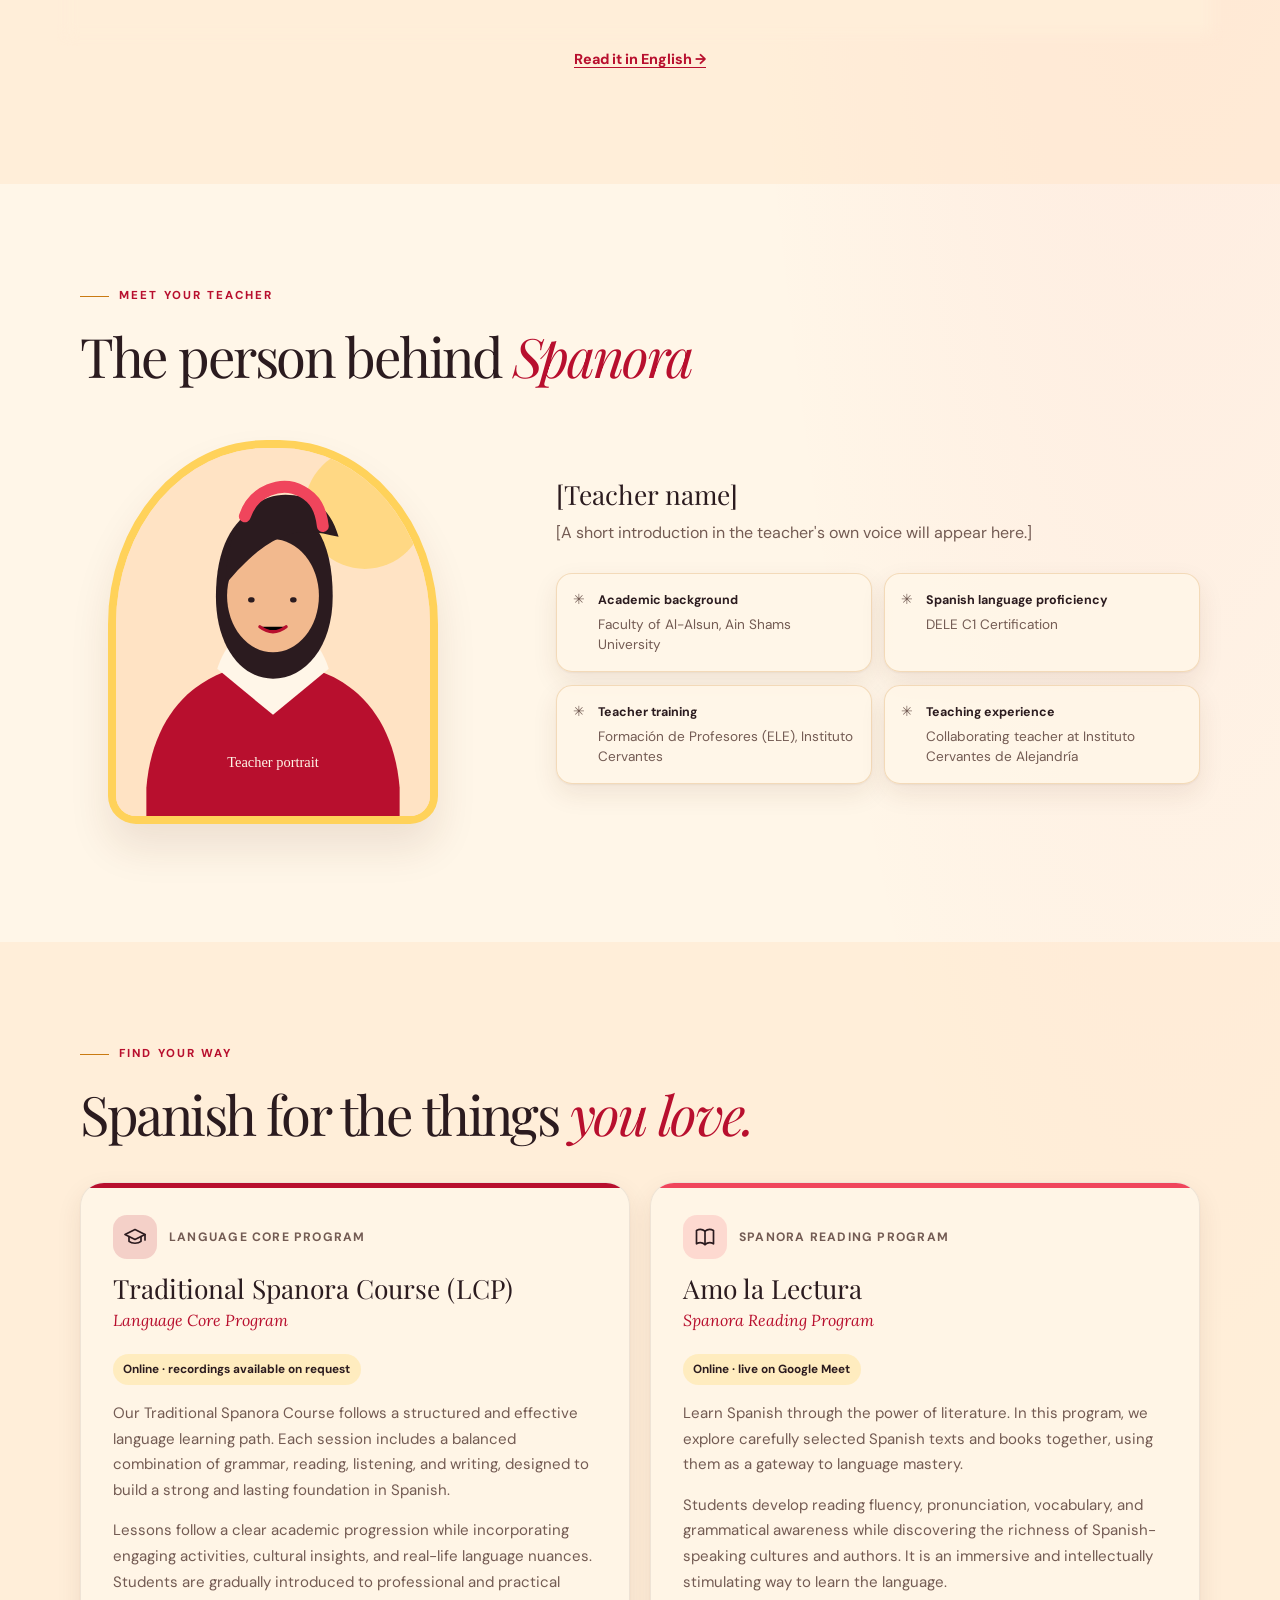
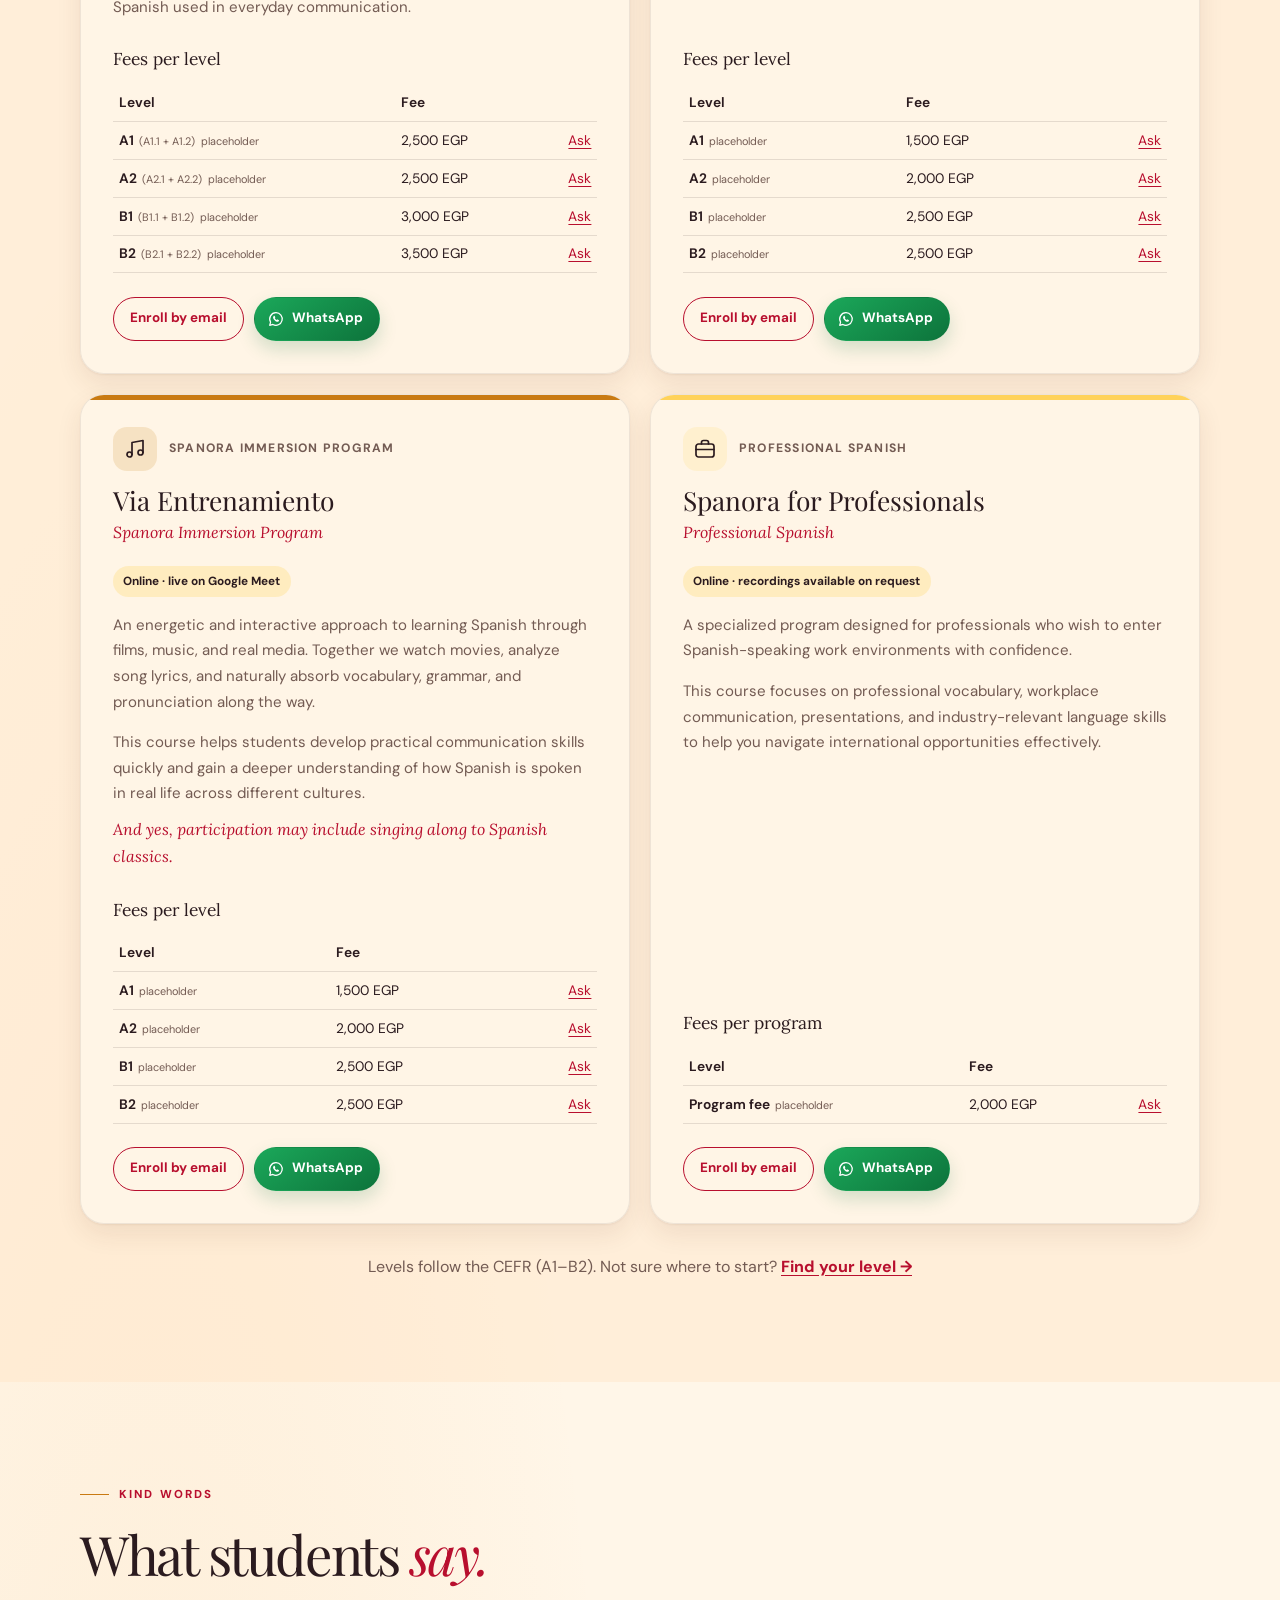
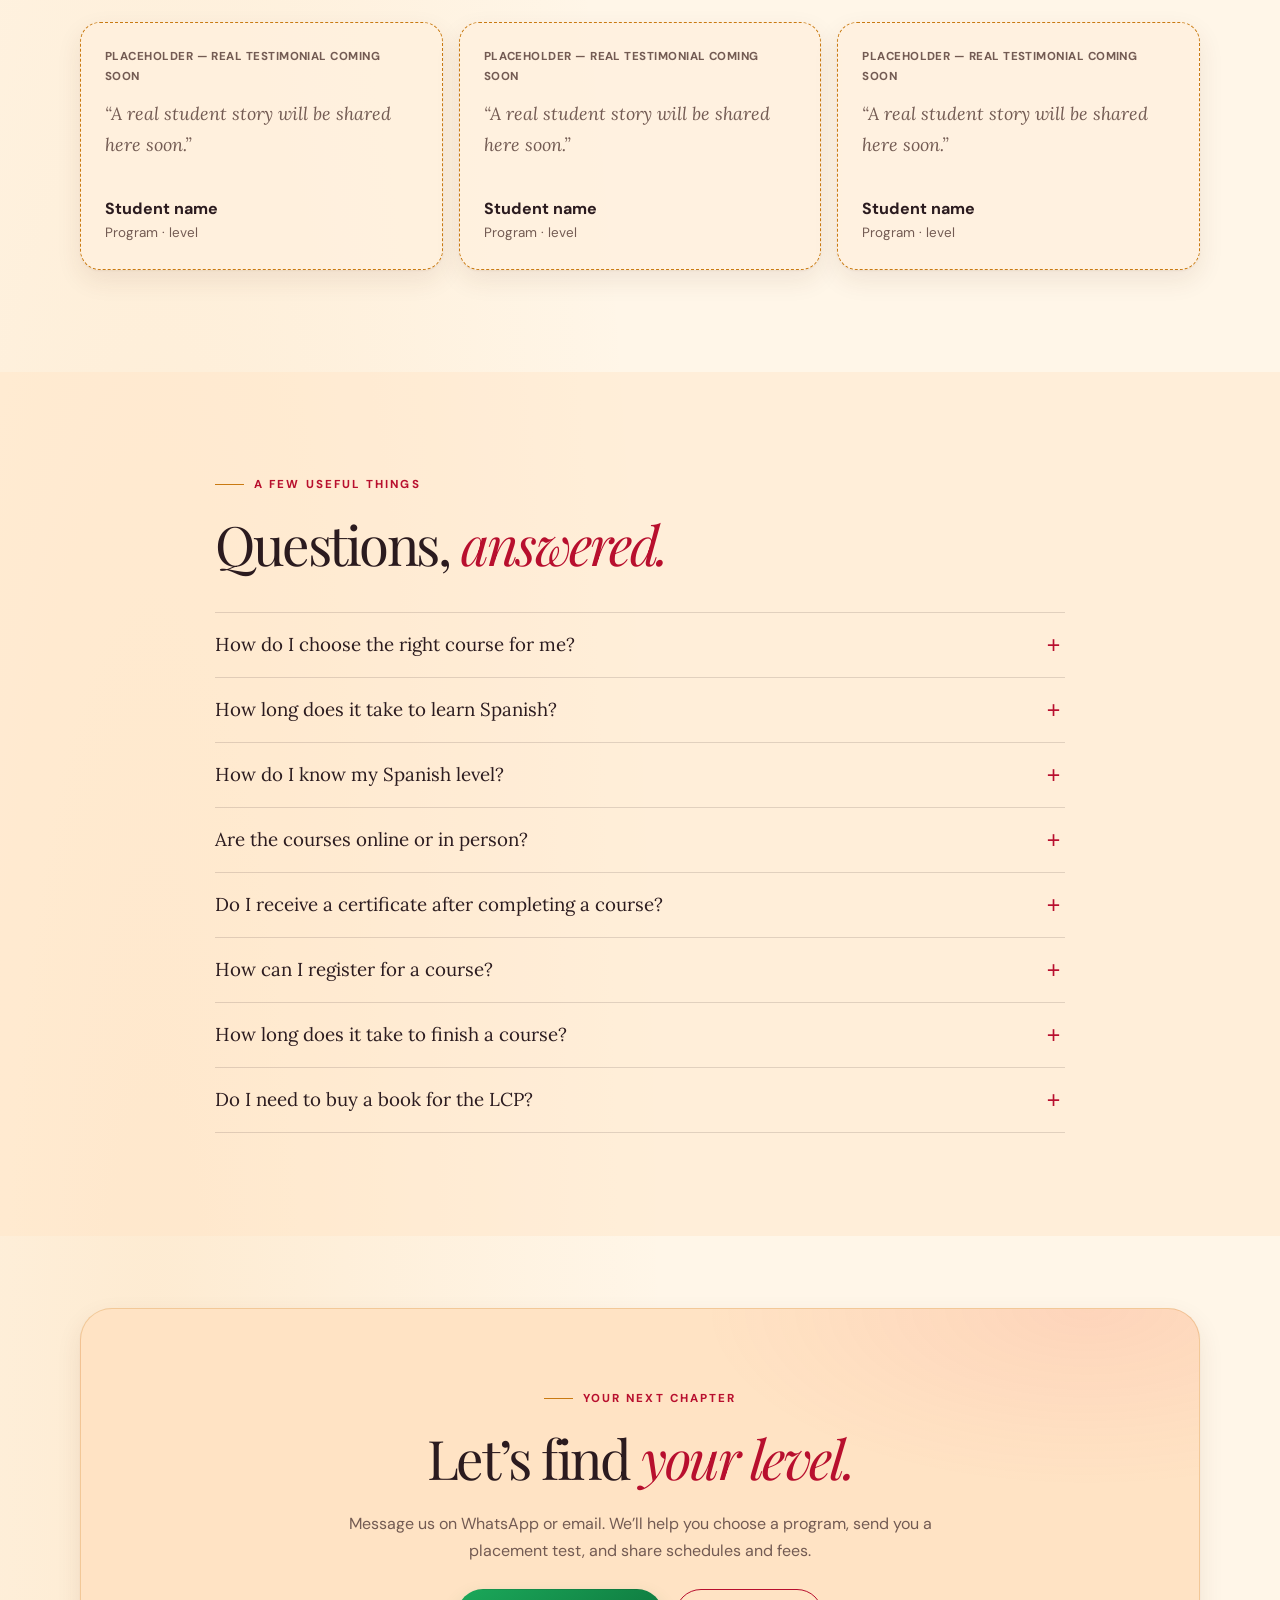
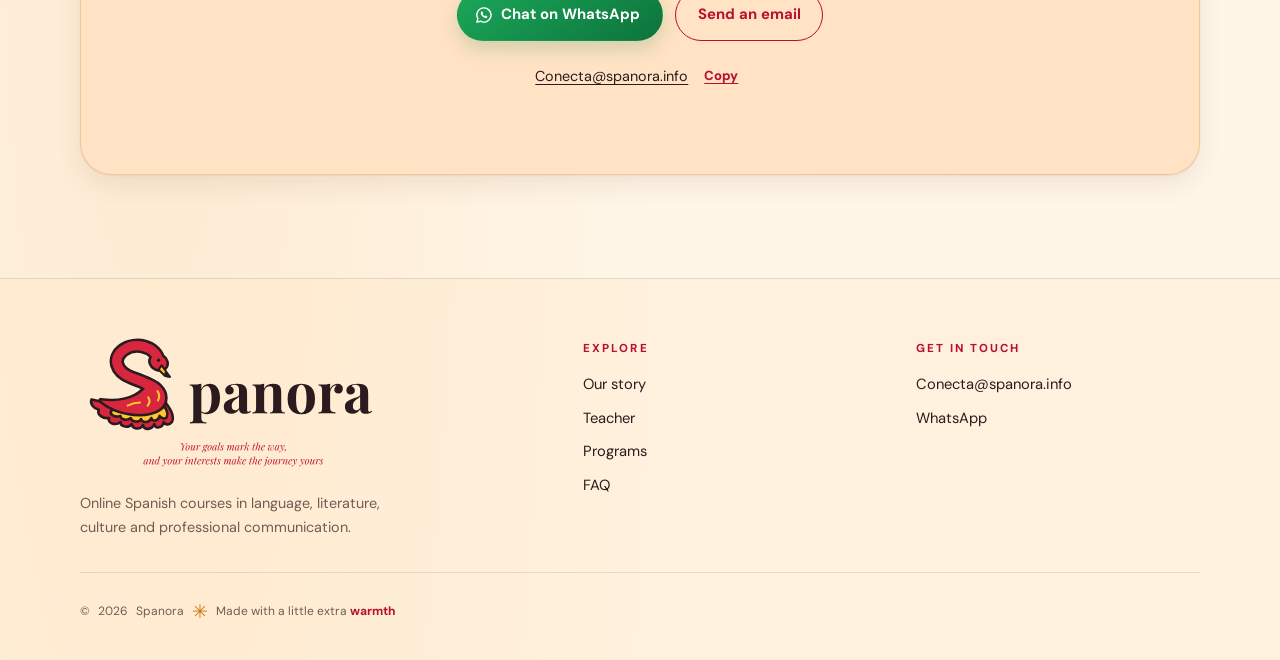
==== commit d27628ff: "Update dark mode" ====
--- a/index.html
+++ b/index.html
@@ -4,6 +4,7 @@
     <meta charset="utf-8">
     <meta name="viewport" content="width=device-width, initial-scale=1">
     <meta name="theme-color" content="#FFF6E8">
+    <meta name="color-scheme" content="light">
     <meta name="description" content="Learn Spanish online with Spanora: structured courses, reading, film &amp; music immersion and Spanish for professionals. DELE-prepared. Contact us to find your level.">
     <meta property="og:type" content="website">
     <meta property="og:title" content="Spanora — Online Spanish courses with a certified teacher">
@@ -125,7 +126,7 @@
             <div class="visually-hidden" lang="es" data-intro-es></div>
             <canvas class="intro__canvas" data-intro-canvas aria-hidden="true"></canvas>
           </div>
-          <p class="lens-hint" data-lens-hint aria-hidden="true">Move the torch over the text to scratch away the Spanish</p>
+<!--          <p class="lens-hint" data-lens-hint aria-hidden="true">Move the torch over the text to scratch away the Spanish</p>-->
           <div class="intro__tools">
             <button class="text-button" type="button" data-reveal-all>Read it in English <span aria-hidden="true">→</span></button>
             <button class="text-button" type="button" data-replay hidden>Replay</button>
--- a/css/tokens.css
+++ b/css/tokens.css
@@ -1,5 +1,5 @@
 :root {
-  color-scheme: light;
+  color-scheme: only light;
   --cream: #FFF6E8;
   --peach: #FFE3C4;
   --rose: #F0455C;
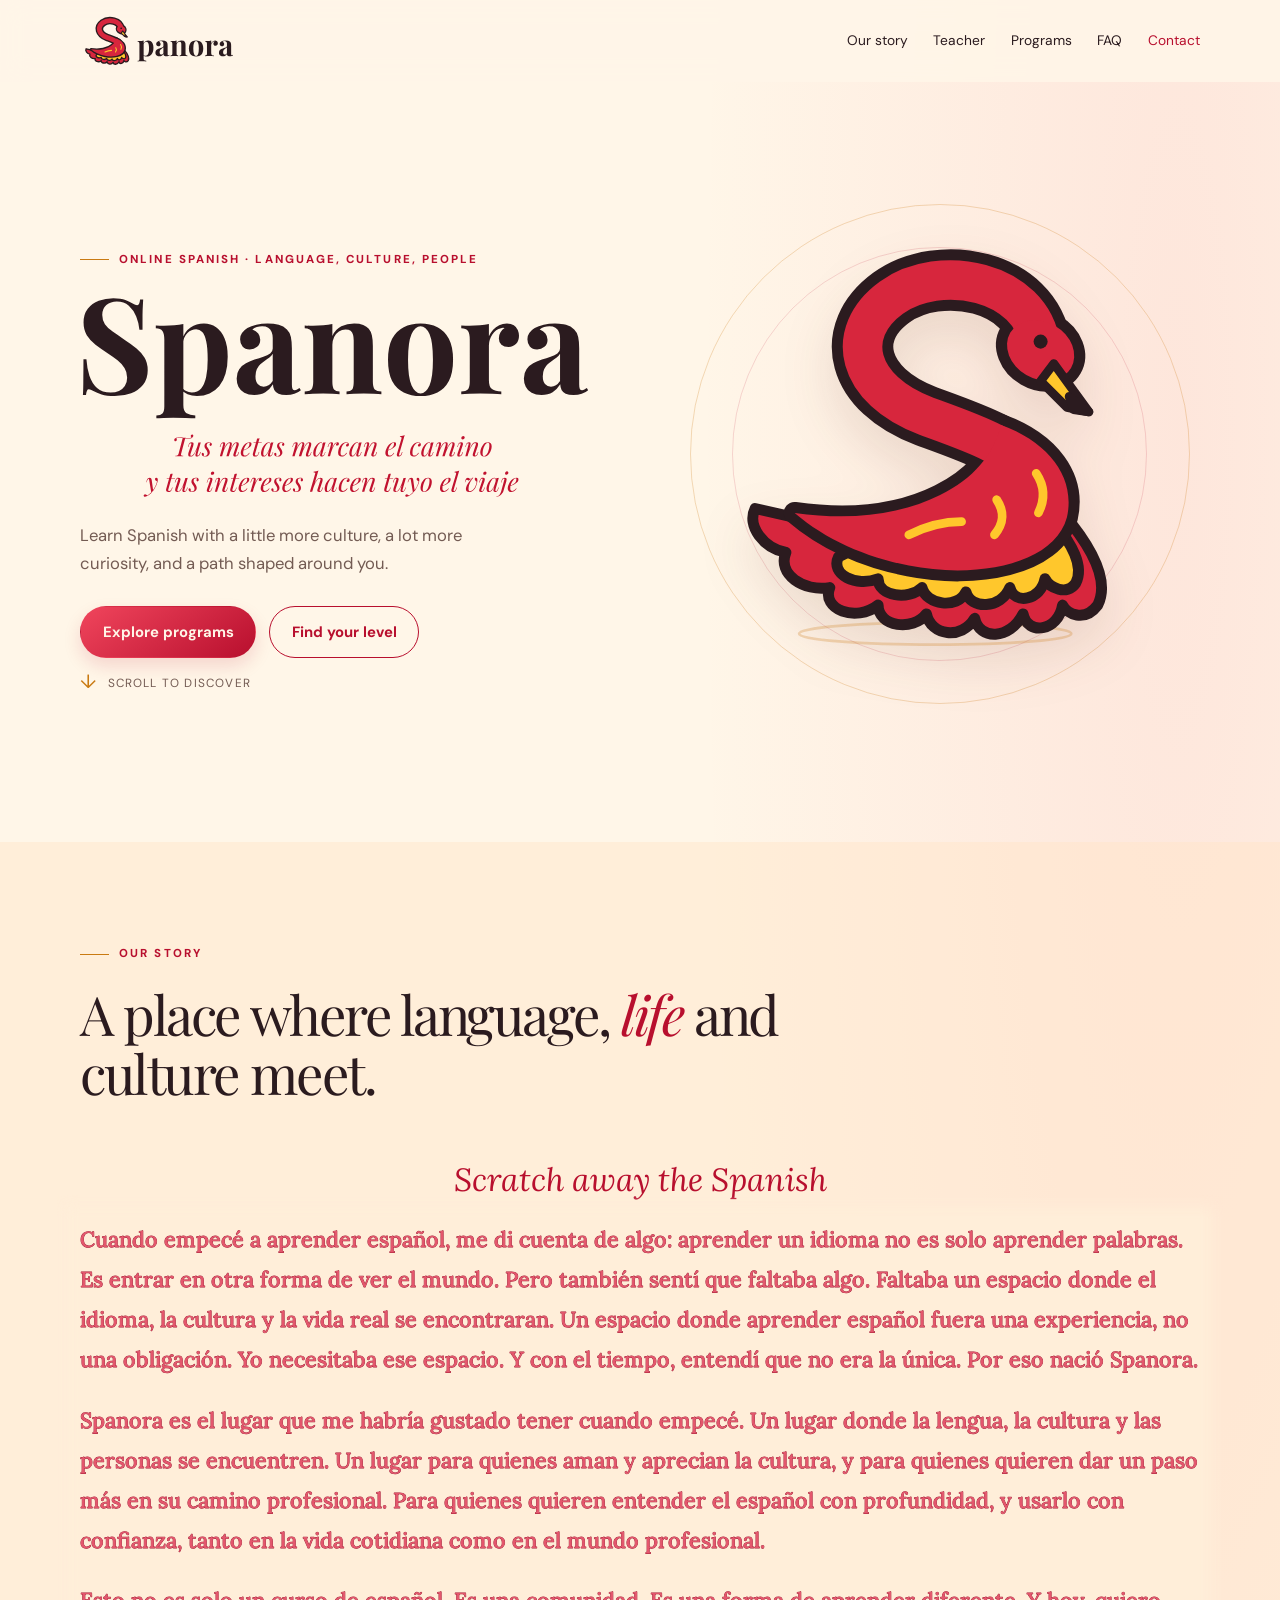
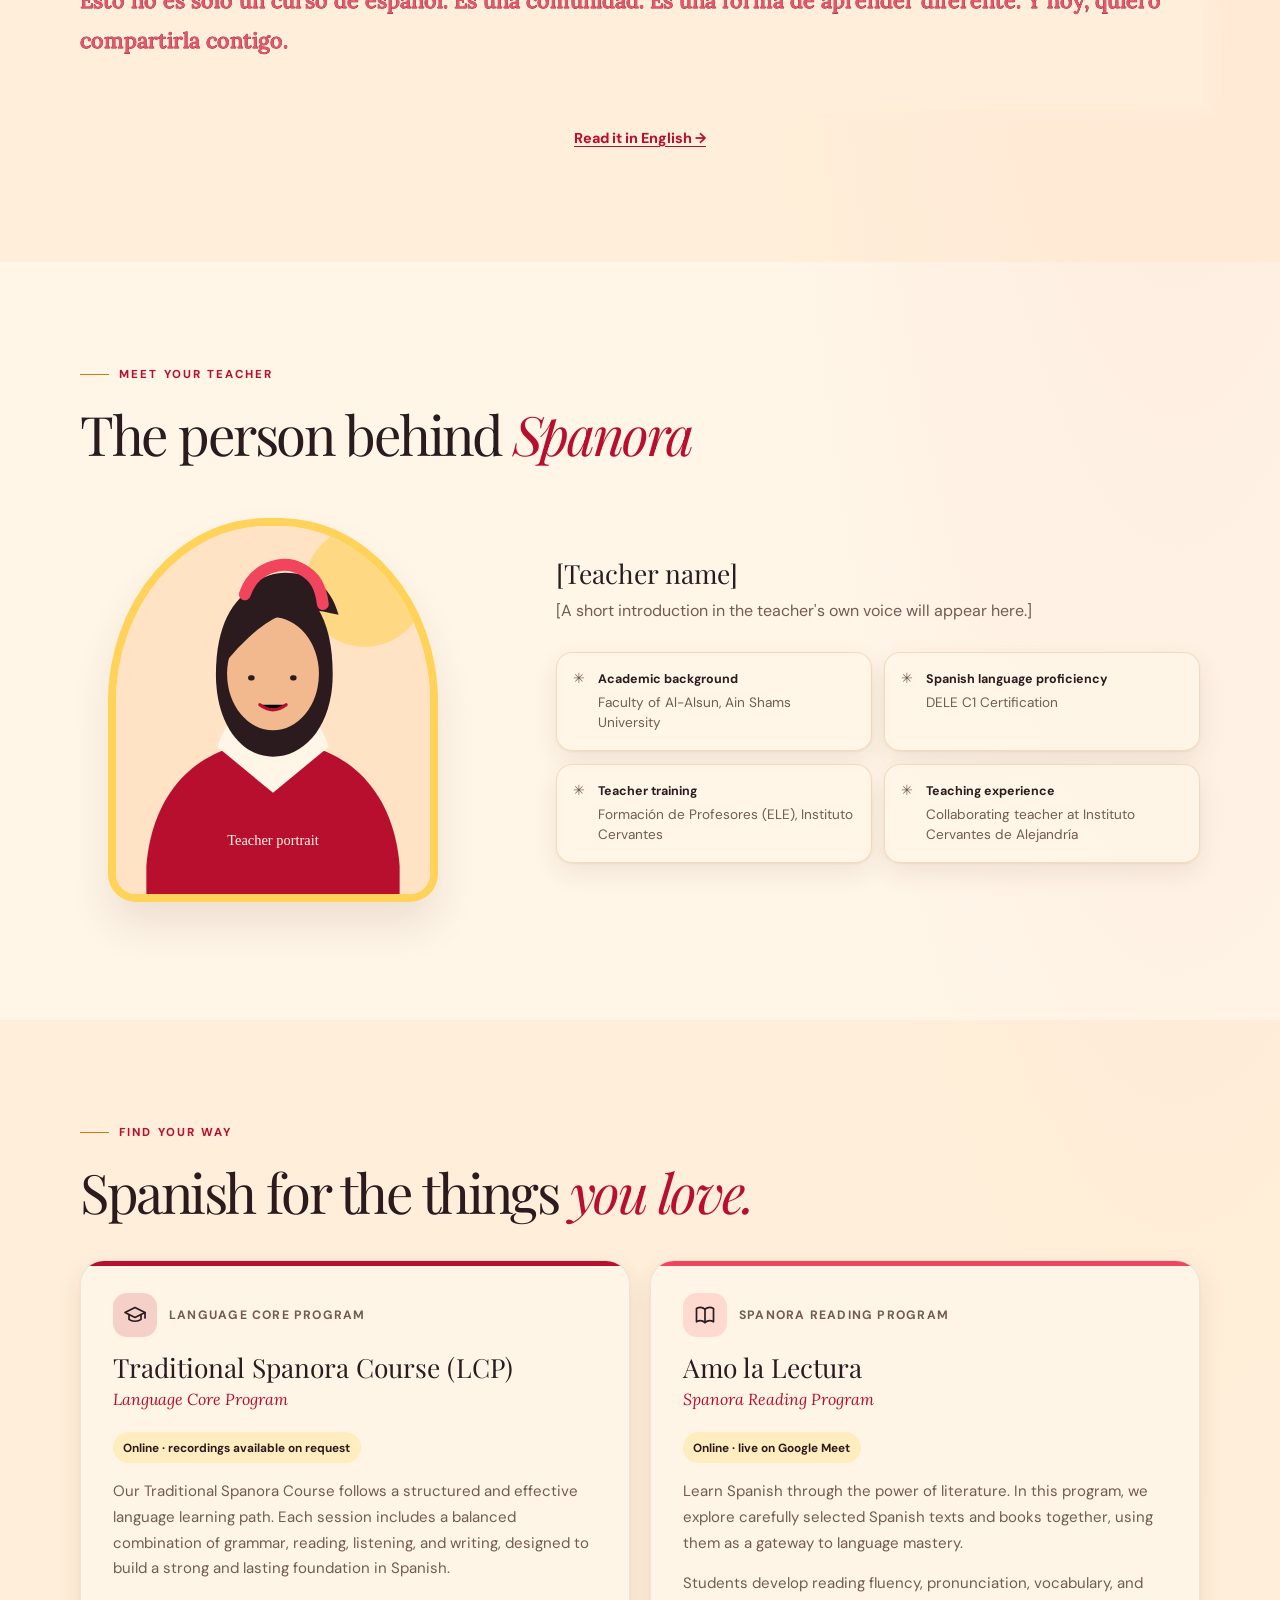
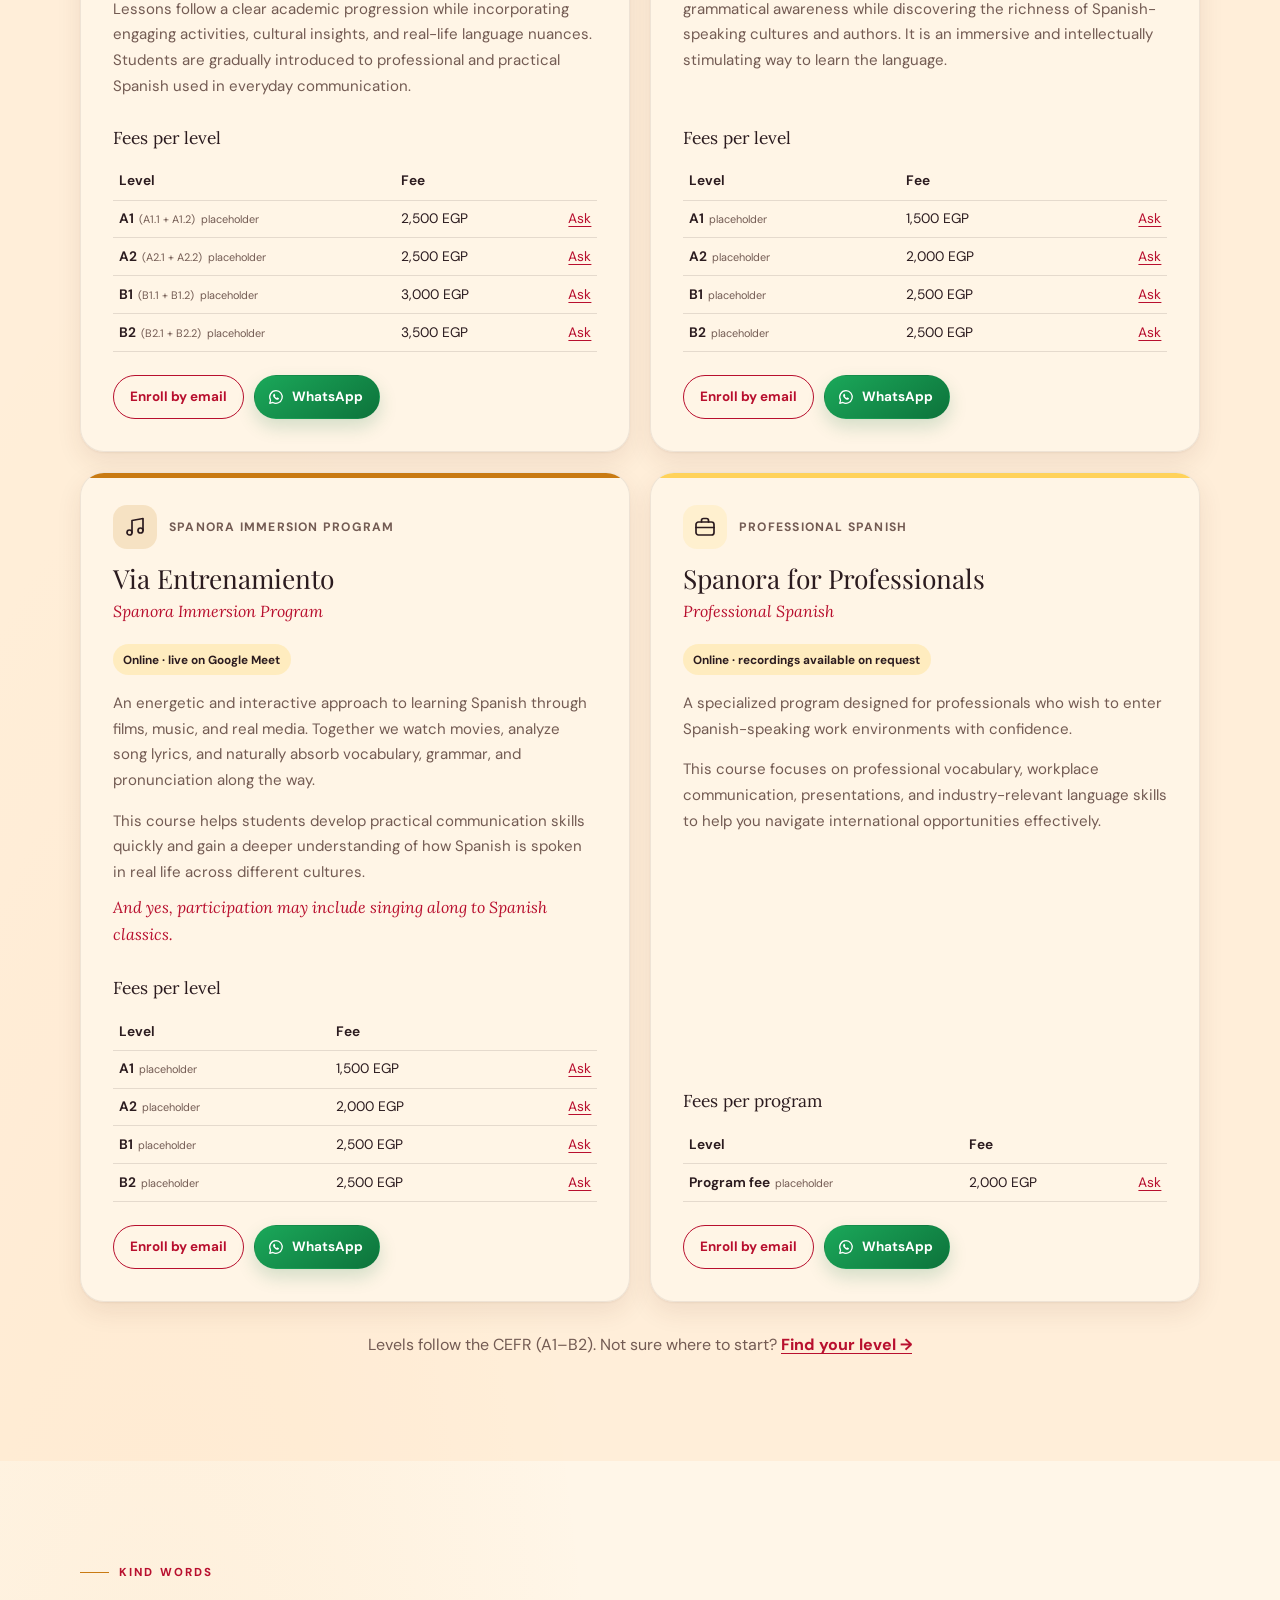
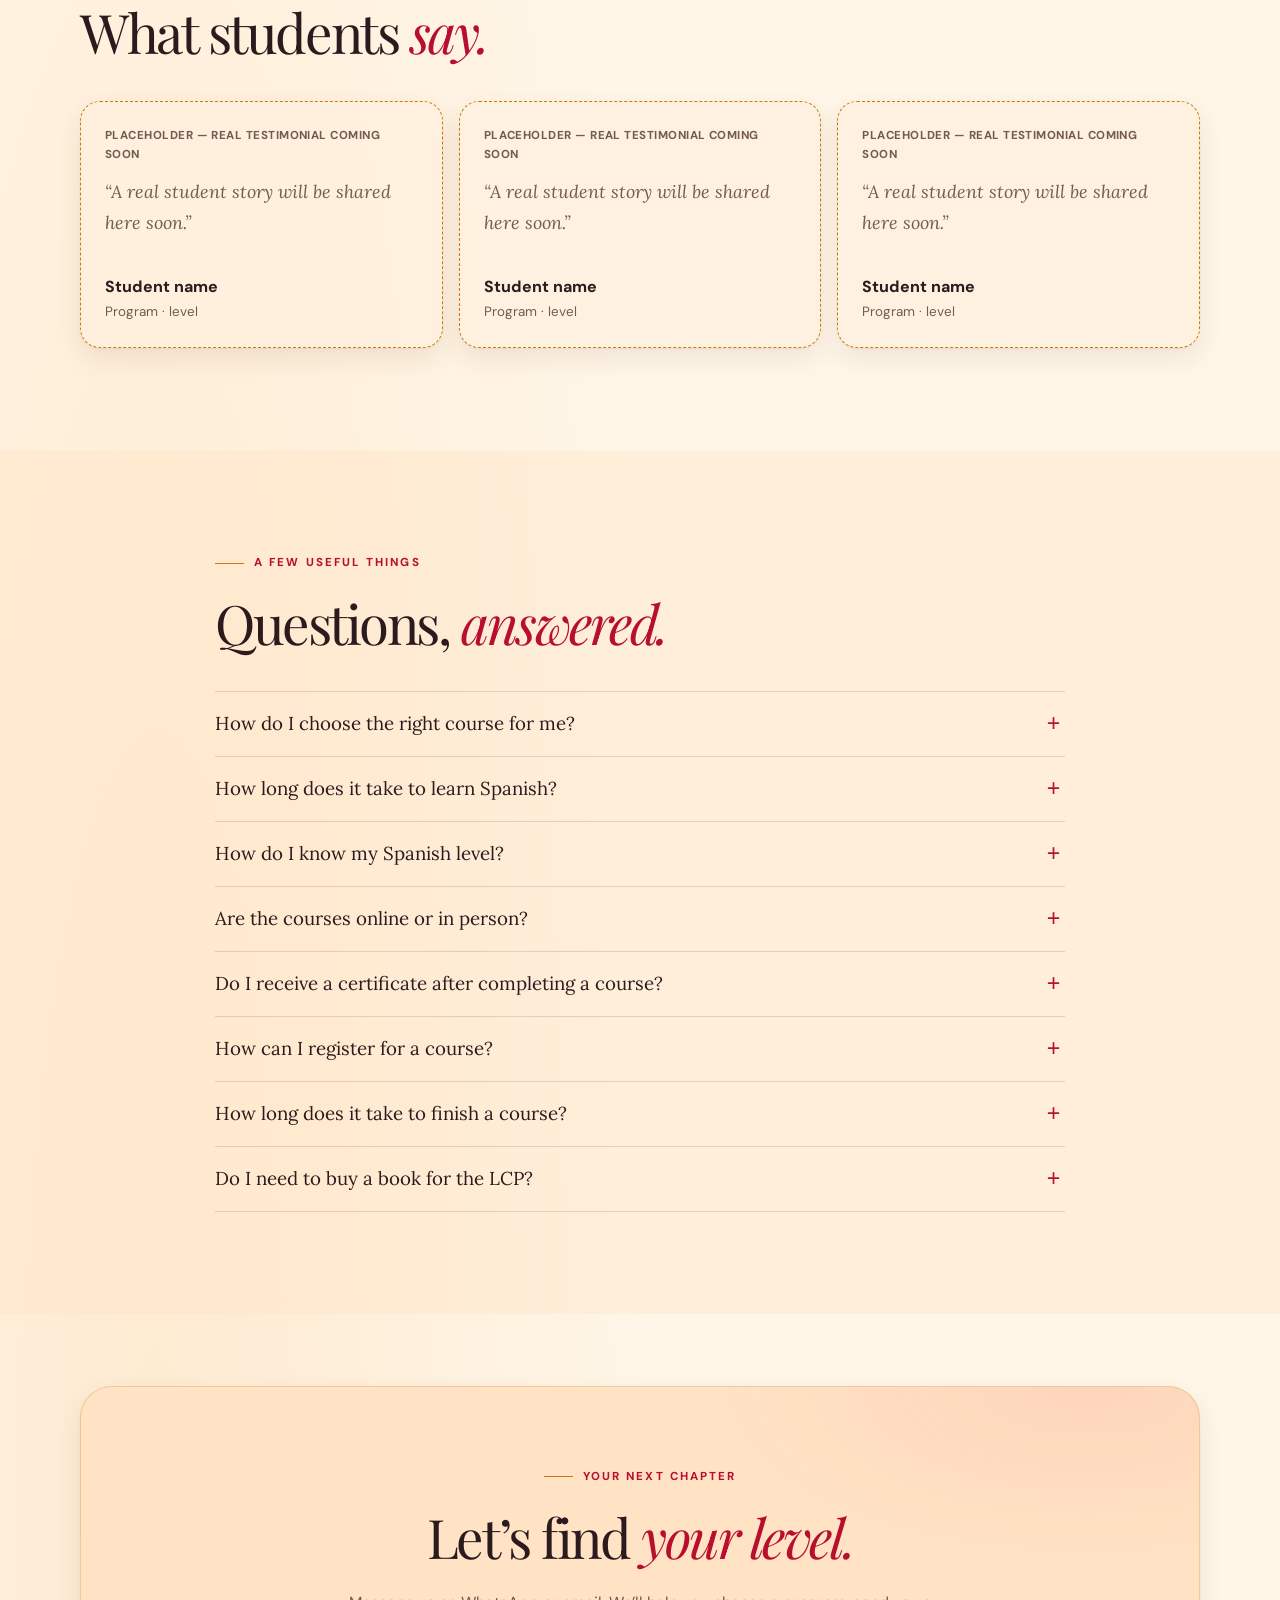
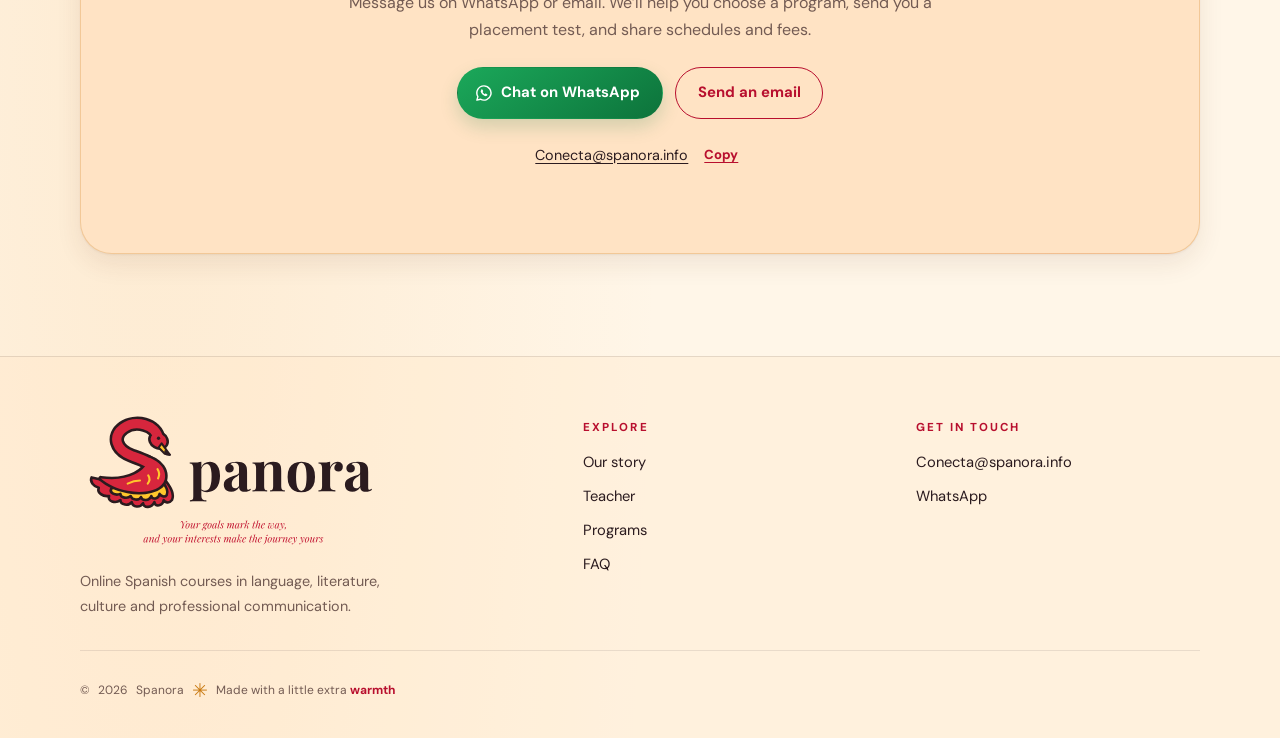
==== commit ee01150d: "Small fixes for UI on phone." ====
--- a/index.html
+++ b/index.html
@@ -121,12 +121,12 @@
         <div class="container">
           <p class="eyebrow">Our story</p>
           <h2 id="intro-title">A place where language, <em>life</em> and culture meet.</h2>
+          <p class="lens-hint" data-lens-hint aria-hidden="true">Scratch away the Spanish</p>
           <div class="intro__stage" data-lens-stage tabindex="0" aria-label="Spanish story. Move the torch over the text to reveal its English translation.">
             <div class="intro__layer intro__layer--en" lang="en" aria-hidden="true" data-intro-en></div>
             <div class="visually-hidden" lang="es" data-intro-es></div>
             <canvas class="intro__canvas" data-intro-canvas aria-hidden="true"></canvas>
           </div>
-<!--          <p class="lens-hint" data-lens-hint aria-hidden="true">Move the torch over the text to scratch away the Spanish</p>-->
           <div class="intro__tools">
             <button class="text-button" type="button" data-reveal-all>Read it in English <span aria-hidden="true">→</span></button>
             <button class="text-button" type="button" data-replay hidden>Replay</button>
--- a/css/components.css
+++ b/css/components.css
@@ -124,7 +124,7 @@
 .footer-developer summary { cursor: pointer; list-style: none; }
 .footer-developer summary::-webkit-details-marker { display: none; }
 .footer-warmth { display: inline-block; color: var(--red); font-weight: 750; }
-.footer-developer__card { position: absolute; z-index: 5; right: 0; bottom: calc(100% + .75rem); display: grid; width: min(18rem, calc(100vw - 2.5rem)); gap: .35rem; padding: 1rem 1.1rem; border: 1px solid rgb(43 27 31 / 12%); border-radius: 12px; background: var(--cream); box-shadow: 0 12px 32px rgb(43 27 31 / 16%); color: var(--ink); font-size: .85rem; line-height: 1.5; }
+.footer-developer__card {   display: flex; flex-direction: column; align-items: center; gap: 4px; z-index: 5; right: 0; bottom: calc(100% + .75rem); display: grid; width: min(18rem, calc(100vw - 2.5rem)); gap: .35rem; padding: 1rem 1.1rem; border: 1px solid rgb(43 27 31 / 12%); border-radius: 12px; background: var(--cream); box-shadow: 0 12px 32px rgb(43 27 31 / 16%); color: var(--ink); font-size: .85rem; line-height: 1.5; }
 .footer-developer__card a { margin-top: .25rem; color: var(--red); font-weight: 700; }
 .back-to-top { position: fixed; z-index: 15; right: clamp(1rem, 3vw, 2rem); bottom: clamp(1rem, 3vw, 2rem); display: grid; width: 46px; height: 46px; place-items: center; border-radius: 50%; background: var(--red-gradient); box-shadow: 0 10px 22px rgb(184 15 46 / 25%); color: var(--cream); font-size: 1.2rem; font-weight: 700; opacity: 0; pointer-events: none; text-decoration: none; transform: translateY(12px); transition: opacity .25s ease, transform .25s ease; }
 .back-to-top.is-visible { opacity: 1; pointer-events: auto; transform: translateY(0); }
--- a/css/intro-lens.css
+++ b/css/intro-lens.css
@@ -1,4 +1,4 @@
-.intro__stage { position: relative; min-height: 1px; touch-action: none; cursor: url("data:image/svg+xml,%3Csvg xmlns='http://www.w3.org/2000/svg' width='32' height='40' viewBox='0 0 32 40'%3E%3Cpath d='M8 2C5 10 1 14 3 20c1 5 5 7 10 6 5-1 8-6 5-11C15 10 11 8 8 2Z' fill='%23F0455C' stroke='%23B80F2E' stroke-width='2'/%3E%3Cpath d='M8 23 22 38' stroke='%232B1B1F' stroke-width='5' stroke-linecap='round'/%3E%3Cpath d='m11 24 14 14' stroke='%23C97A12' stroke-width='2' stroke-linecap='round'/%3E%3Cpath d='M8 8c-2 4-3 6-2 9' fill='none' stroke='%23FFD25A' stroke-width='2' stroke-linecap='round'/%3E%3C/svg%3E") 8 3, crosshair;}
+.intro__stage { position: relative; min-height: 1px; touch-action: pan-y; cursor: url("data:image/svg+xml,%3Csvg xmlns='http://www.w3.org/2000/svg' width='32' height='40' viewBox='0 0 32 40'%3E%3Cpath d='M8 2C5 10 1 14 3 20c1 5 5 7 10 6 5-1 8-6 5-11C15 10 11 8 8 2Z' fill='%23F0455C' stroke='%23B80F2E' stroke-width='2'/%3E%3Cpath d='M8 23 22 38' stroke='%232B1B1F' stroke-width='5' stroke-linecap='round'/%3E%3Cpath d='m11 24 14 14' stroke='%23C97A12' stroke-width='2' stroke-linecap='round'/%3E%3Cpath d='M8 8c-2 4-3 6-2 9' fill='none' stroke='%23FFD25A' stroke-width='2' stroke-linecap='round'/%3E%3C/svg%3E") 8 3, crosshair;}
 .intro__stage.is-done { cursor: auto; }
 .intro__layer, [data-intro-es] { font-family: var(--font-serif); font-size: clamp(1.12rem, 2vw, 1.35rem); line-height: 1.85; }
 .intro__layer p, [data-intro-es] p { margin: 0 0 1.3rem; }
@@ -29,6 +29,9 @@
 .torch-glow.is-visible { opacity: 1; }
 .intro__tools { display: flex; justify-content: center; gap: 1rem; margin-top: 1rem; }
 .intro__done { max-width: 720px; margin: 1.5rem auto 0; color: var(--red); font-family: var(--font-serif); font-size: clamp(1.35rem, 3vw, 2rem); font-style: italic; text-align: center; }
+.lens-hint { max-width: 720px; margin: 1.5rem auto 0; color: var(--red); font-family: var(--font-serif); font-size: clamp(1.35rem, 3vw, 2rem); font-style: italic; text-align: center; padding: 12px 16px; opacity: 1; visibility: visible; transition: opacity .3s ease, visibility 0s linear;
+ }
+.lens-hint[hidden] { display: block; opacity: 0; visibility: hidden; transition: opacity .3s ease, visibility 0s linear .3s; }
 .intro__done:not([hidden]) { animation: message-in .6s ease both; }
 .intro__done:not([hidden])::after { display: block; width: min(60%, 270px); height: 3px; margin: .5rem auto 0; background: var(--gold); content: ""; transform-origin: left; animation: underline-in .65s .2s ease both; }
 @keyframes message-in { from { opacity: 0; transform: translateY(8px); } to { opacity: 1; transform: translateY(0); } }
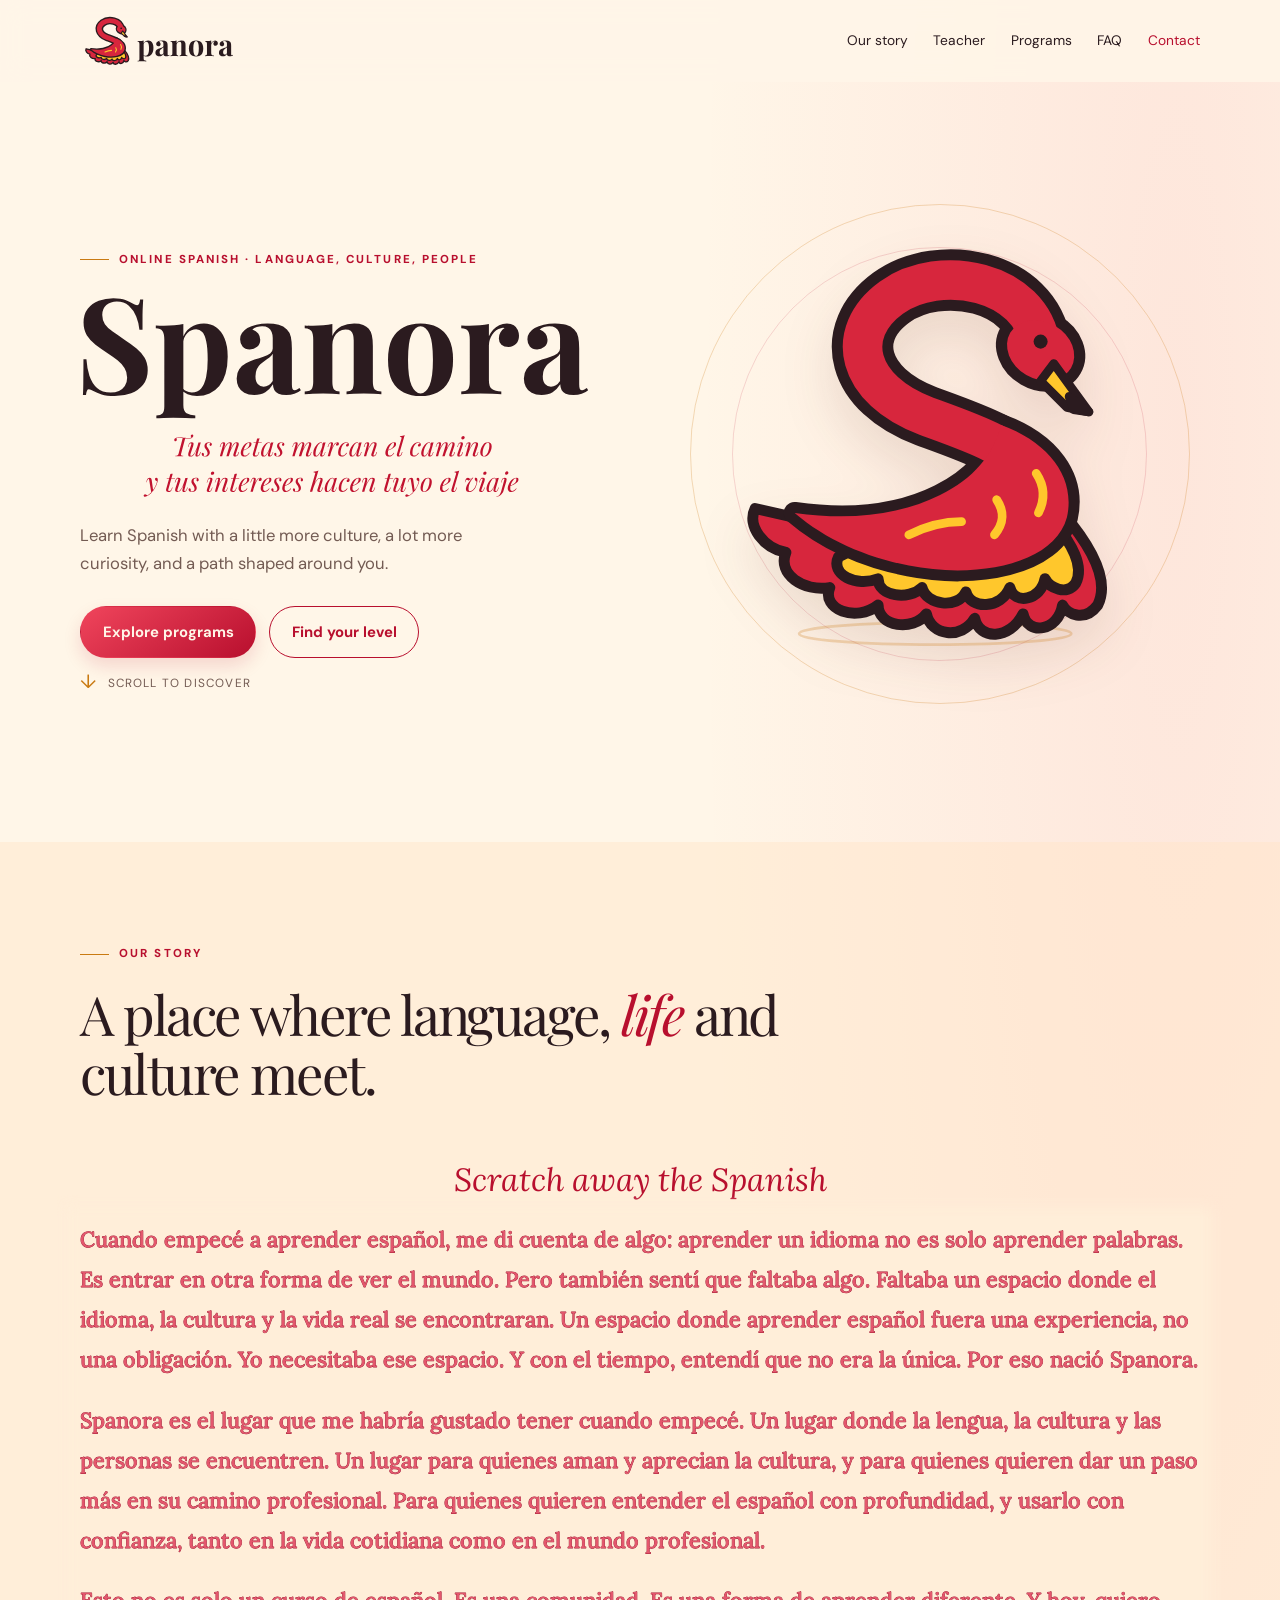
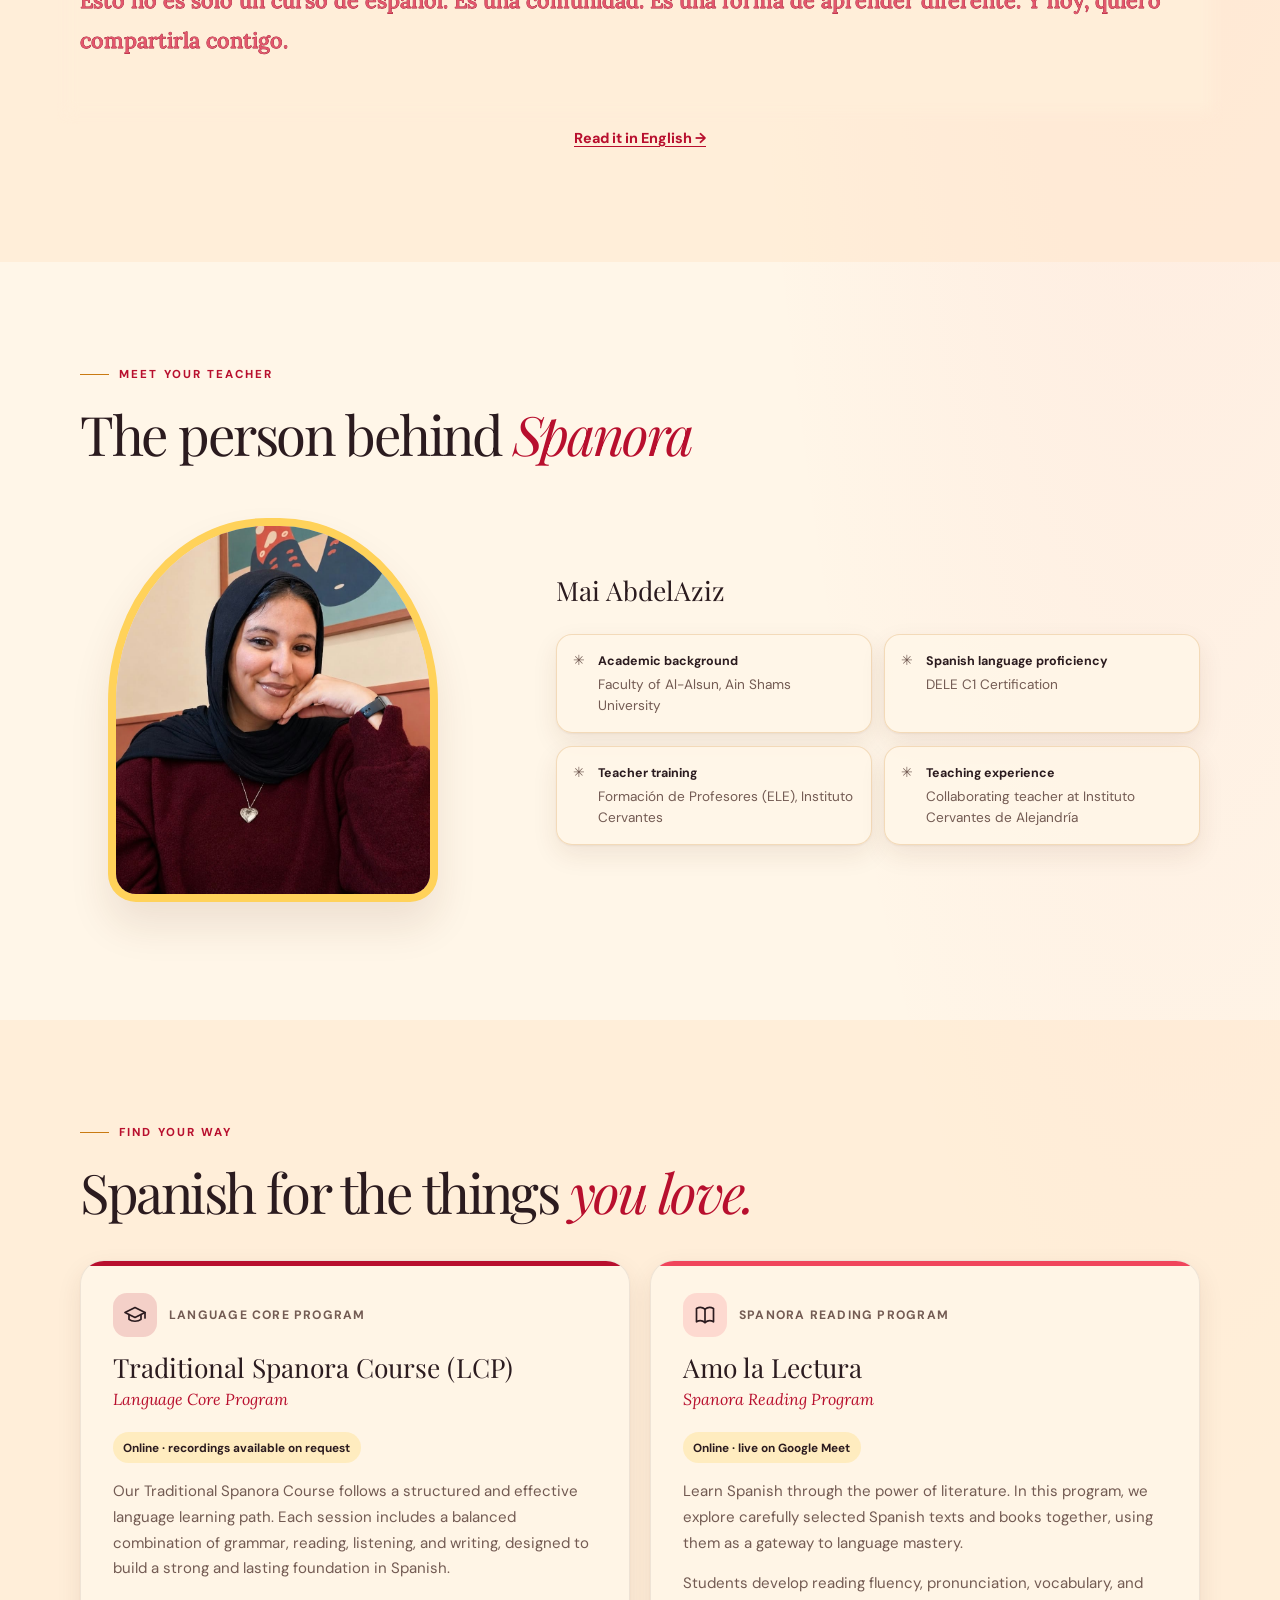
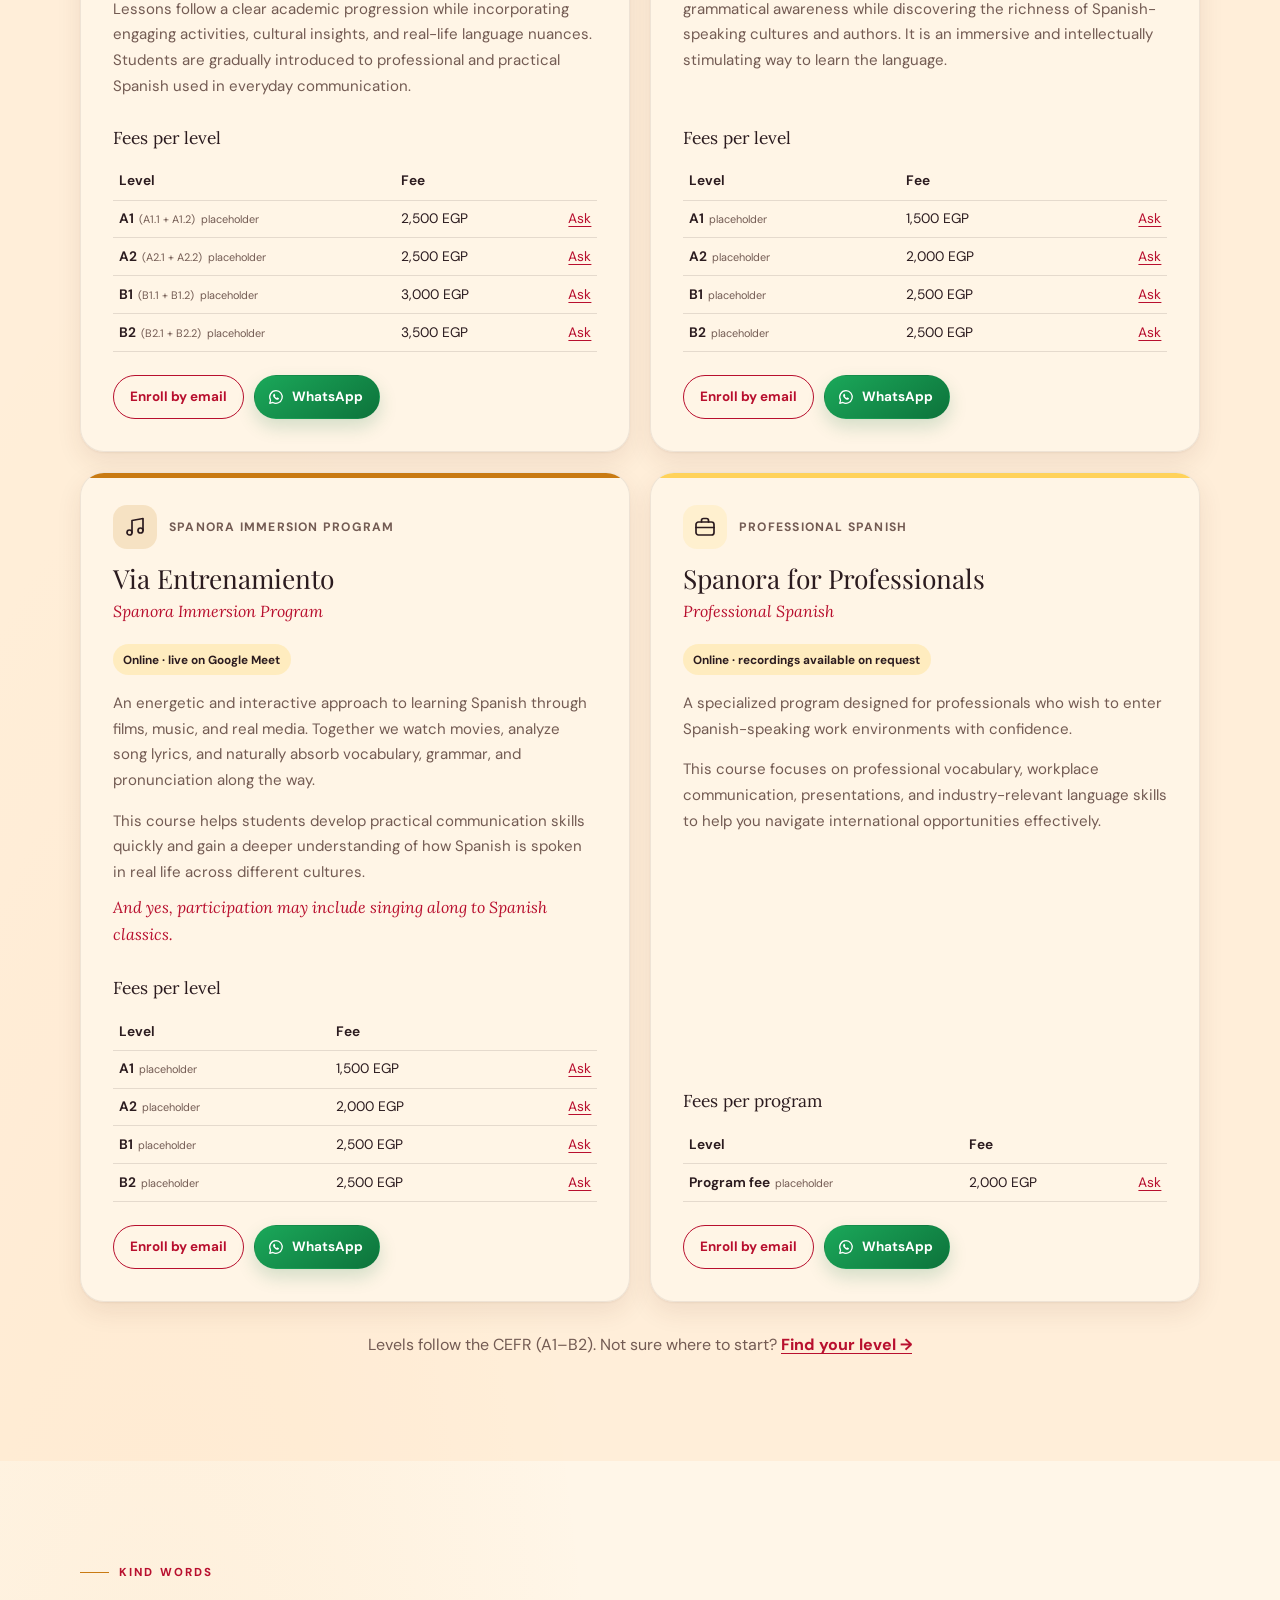
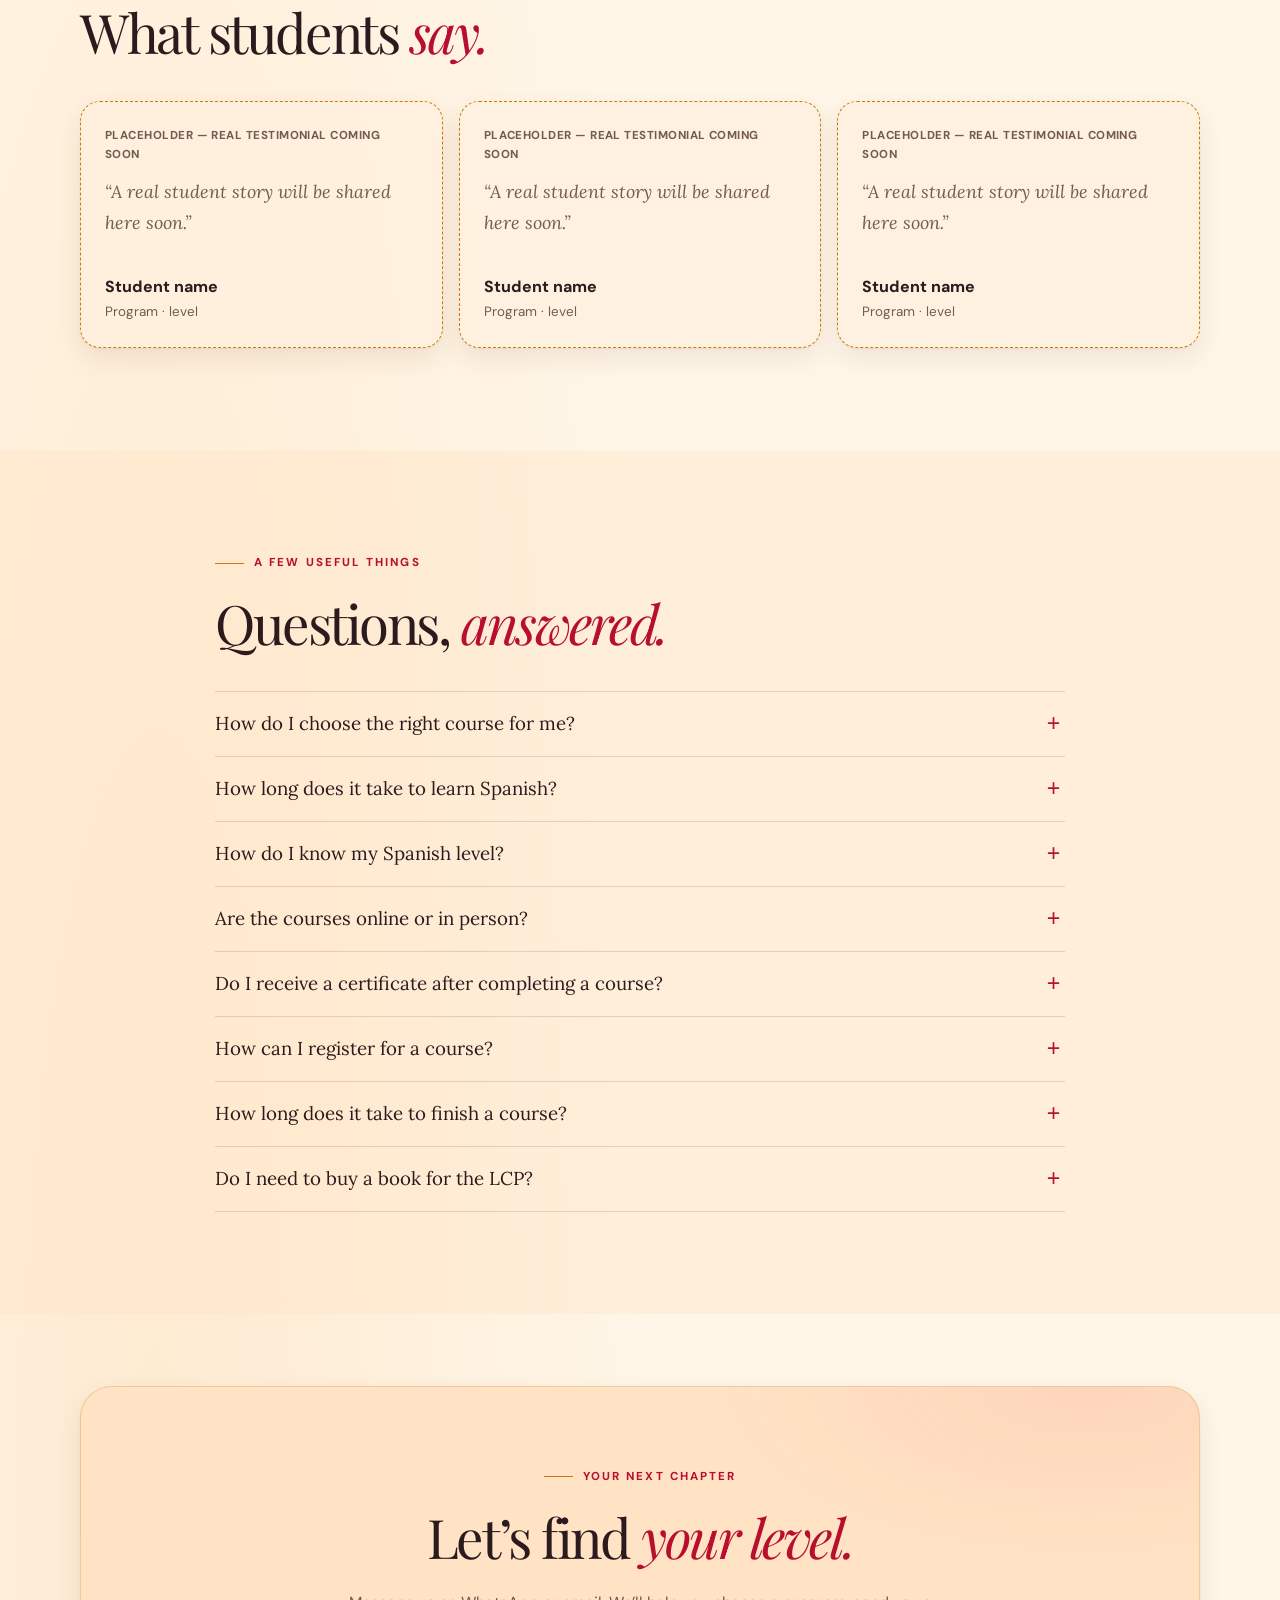
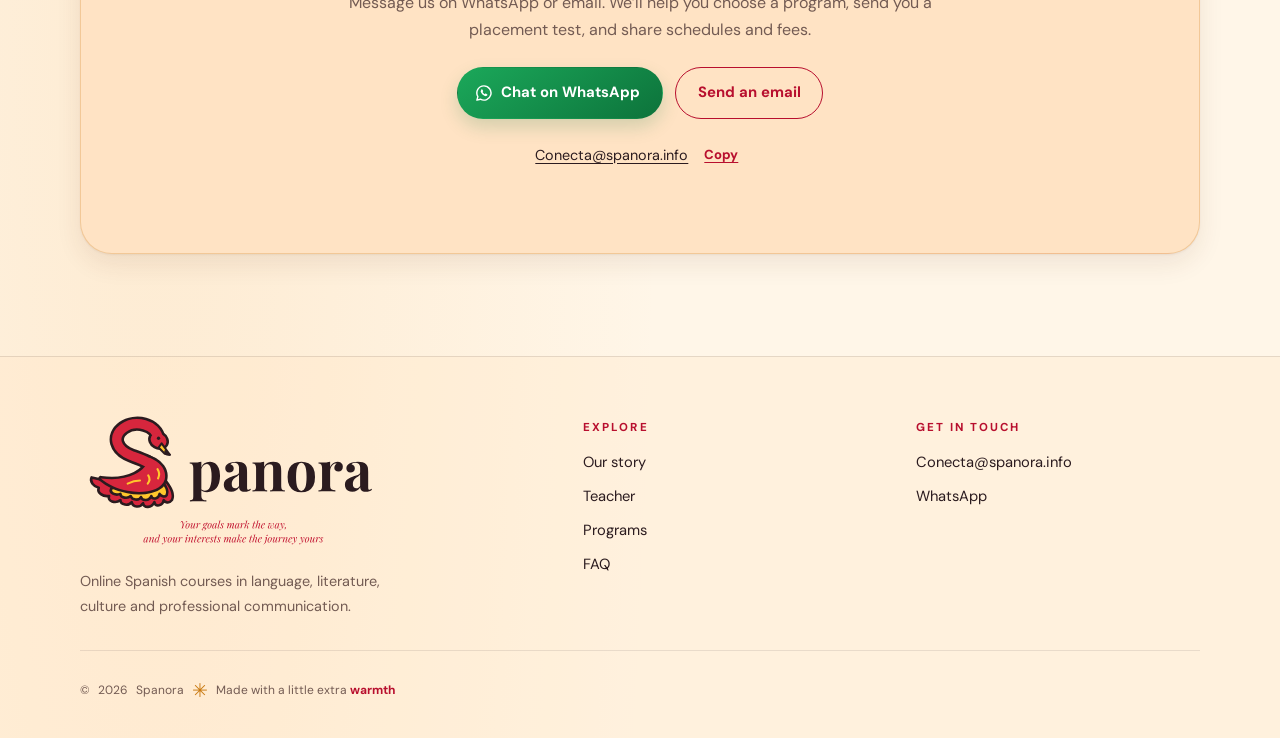
==== commit 77064dc8: "Update whatsapp and photo." ====
--- a/index.html
+++ b/index.html
@@ -30,7 +30,7 @@
         "@type": "EducationalOrganization",
         "name": "Spanora",
         "email": "Conecta@spanora.info",
-        "telephone": "+201110827032",
+        "telephone": "+2001275368833",
         "knowsLanguage": ["Spanish", "English"],
         "description": "Online Spanish courses in language, literature, culture and professional communication."
       }
@@ -59,7 +59,7 @@
           <a href="#faq">FAQ</a>
           <a href="#contact">Contact</a>
 <!--          <a class="button button&#45;&#45;small" data-mailto="generic" href="mailto:Conecta@spanora.info">Get in touch</a>-->
-<!--          <a class="site-nav__whatsapp" data-whatsapp="generic" href="https://wa.me/201110827032">WhatsApp</a>-->
+<!--          <a class="site-nav__whatsapp" data-whatsapp="generic" href="https://wa.me/2001275368833">WhatsApp</a>-->
         </nav>
       </div>
     </header>
@@ -75,7 +75,7 @@
               <a class="button" href="#programs">Explore programs</a>
               <a class="button button--secondary" href="#faq-level">Find your level</a>
 <!--              <a class="button button&#45;&#45;secondary" data-mailto="placement" href="mailto:Conecta@spanora.info">Find your level</a>-->
-<!--              <a class="button button&#45;&#45;whatsapp" data-whatsapp="placement" href="https://wa.me/201110827032">WhatsApp us</a>-->
+<!--              <a class="button button&#45;&#45;whatsapp" data-whatsapp="placement" href="https://wa.me/2001275368833">WhatsApp us</a>-->
             </div>
           </div>
           <div class="hero__art" aria-hidden="true">
@@ -169,14 +169,14 @@
           <h2 id="contact-title">Let’s find <em>your level.</em></h2>
           <p>Message us on WhatsApp or email. We’ll help you choose a program, send you a placement test, and share schedules and fees.</p>
           <div class="contact-actions">
-            <a class="button button--whatsapp" data-whatsapp="generic" href="https://wa.me/201110827032">Chat on WhatsApp</a>
+            <a class="button button--whatsapp" data-whatsapp="generic" href="https://wa.me/2001275368833">Chat on WhatsApp</a>
             <a class="button button--secondary" data-mailto="generic" href="mailto:Conecta@spanora.info">Send an email</a>
           </div>
           <div class="contact-details">
             <a href="mailto:Conecta@spanora.info">Conecta@spanora.info</a>
             <button type="button" class="text-button" data-copy-email aria-label="Copy email address">Copy</button>
 <!--            <span class="contact-details__sep" aria-hidden="true">·</span>-->
-<!--            <a data-whatsapp="generic" href="https://wa.me/201110827032"><span class="visually-hidden">WhatsApp: </span>+20 111 082 7032</a>-->
+<!--            <a data-whatsapp="generic" href="https://wa.me/2001275368833"><span class="visually-hidden">WhatsApp: </span>+20 111 082 7032</a>-->
 <!--            <span class="copy-status" role="status" aria-live="polite" data-copy-status></span>-->
           </div>
         </div>
@@ -201,7 +201,7 @@
         <div class="footer-col">
           <h2 class="footer-heading">Get in touch</h2>
           <a href="mailto:Conecta@spanora.info">Conecta@spanora.info</a>
-          <a data-whatsapp="generic" href="https://wa.me/201110827032">WhatsApp</a>
+          <a data-whatsapp="generic" href="https://wa.me/2001275368833">WhatsApp</a>
 <!--          <a href="#contact">Find your level</a>-->
         </div>
         <div class="footer-small">© <span data-year></span> Spanora <span class="footer-flourish" aria-hidden="true">✳</span>
@@ -224,7 +224,7 @@
         <p>Online Spanish programs in language, reading, film and music immersion, and professional Spanish.</p>
         <p>Explore the Traditional Spanora Course (LCP), Amo la Lectura, Via Entrenamiento, and Spanora for Professionals.</p>
         <a href="mailto:Conecta@spanora.info">Conecta@spanora.info</a>
-        <a href="https://wa.me/201110827032">WhatsApp: +20 111 082 7032</a>
+        <a href="https://wa.me/2001275368833">WhatsApp: +20 111 082 7032</a>
       </div>
     </noscript>
   </body>
